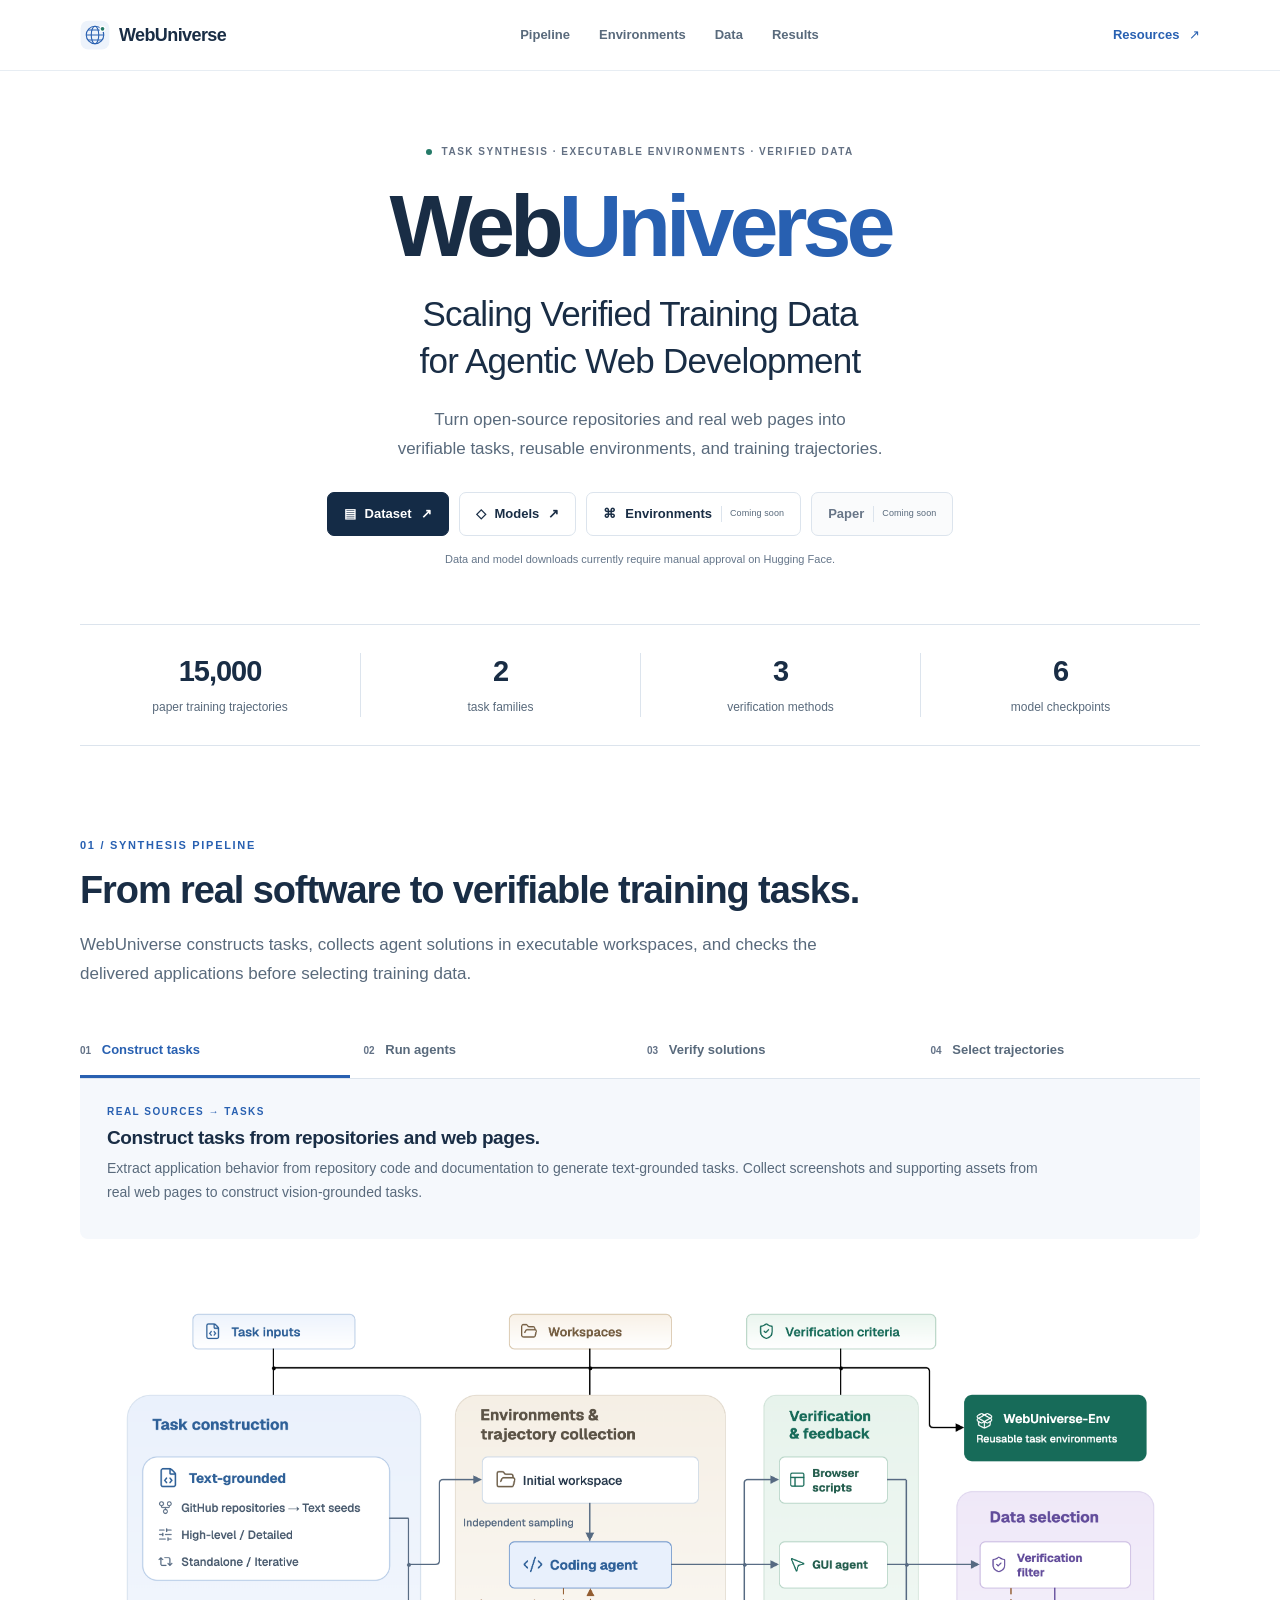
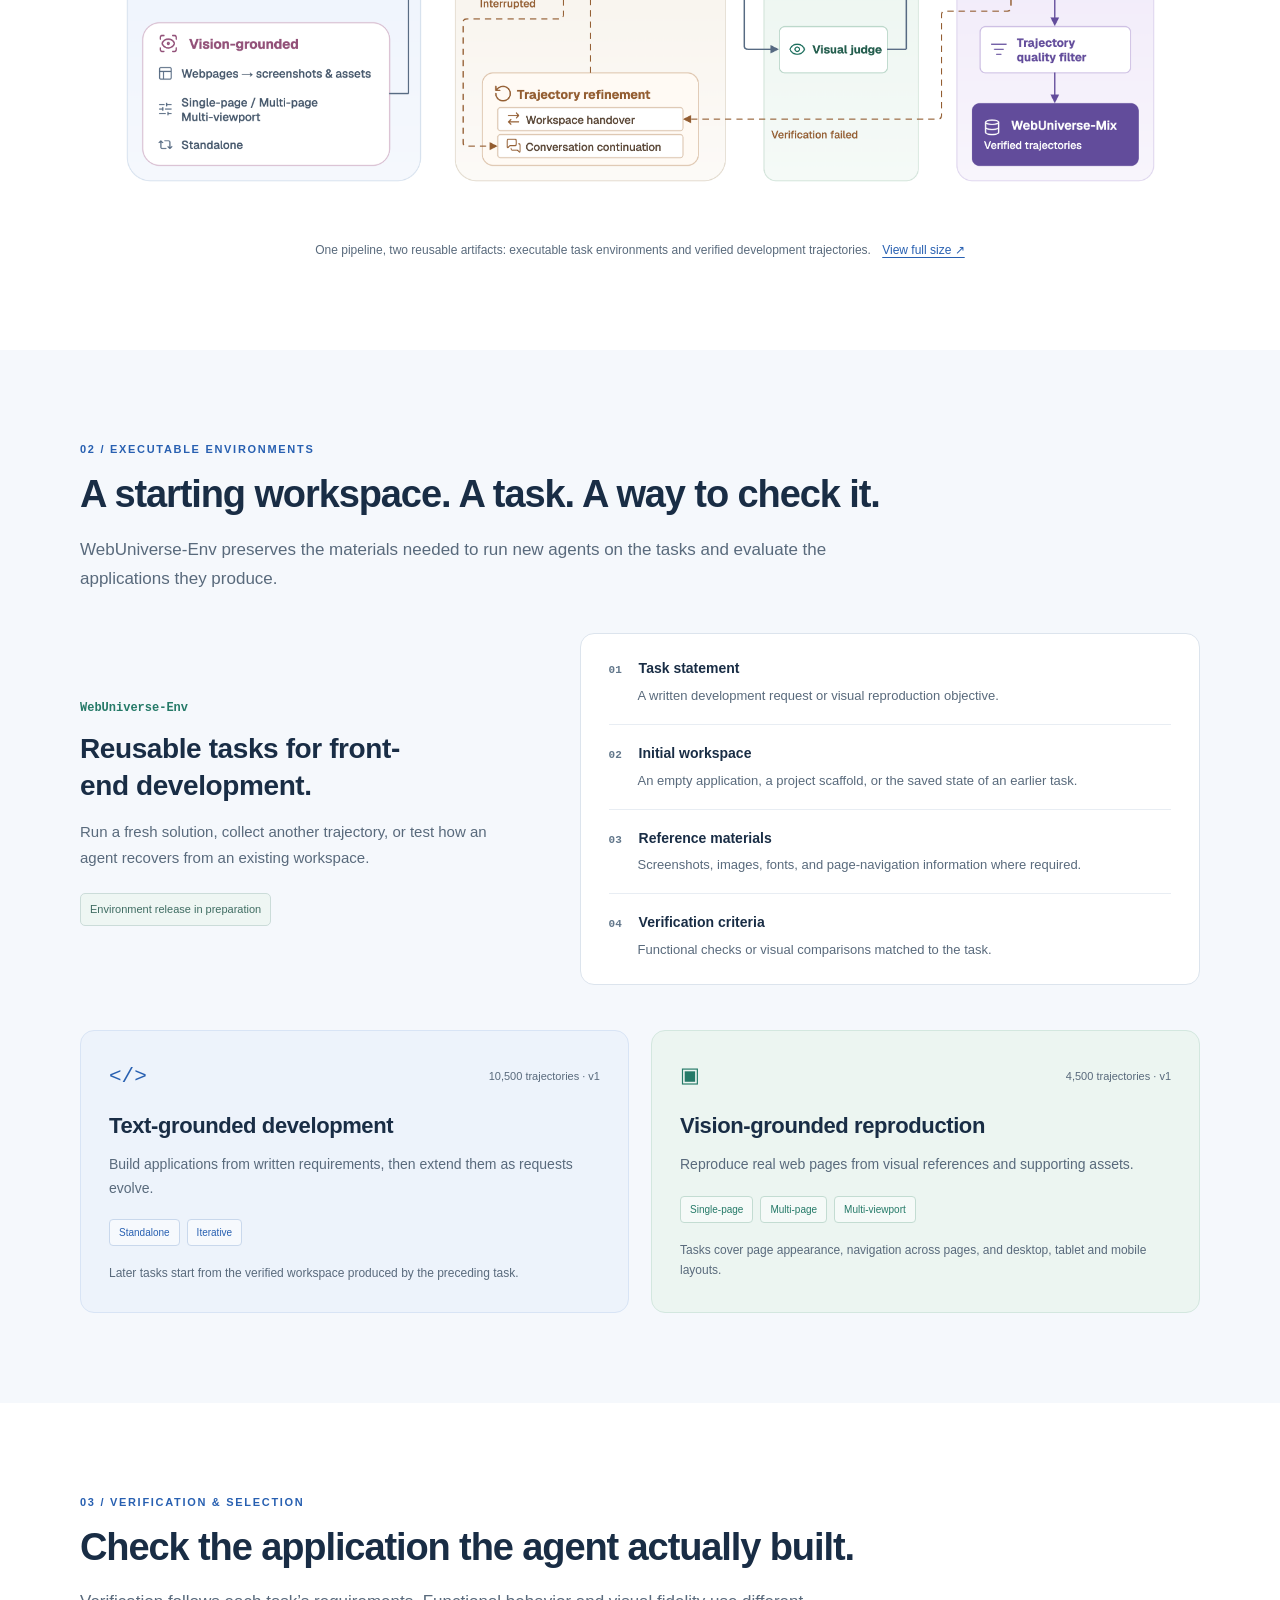
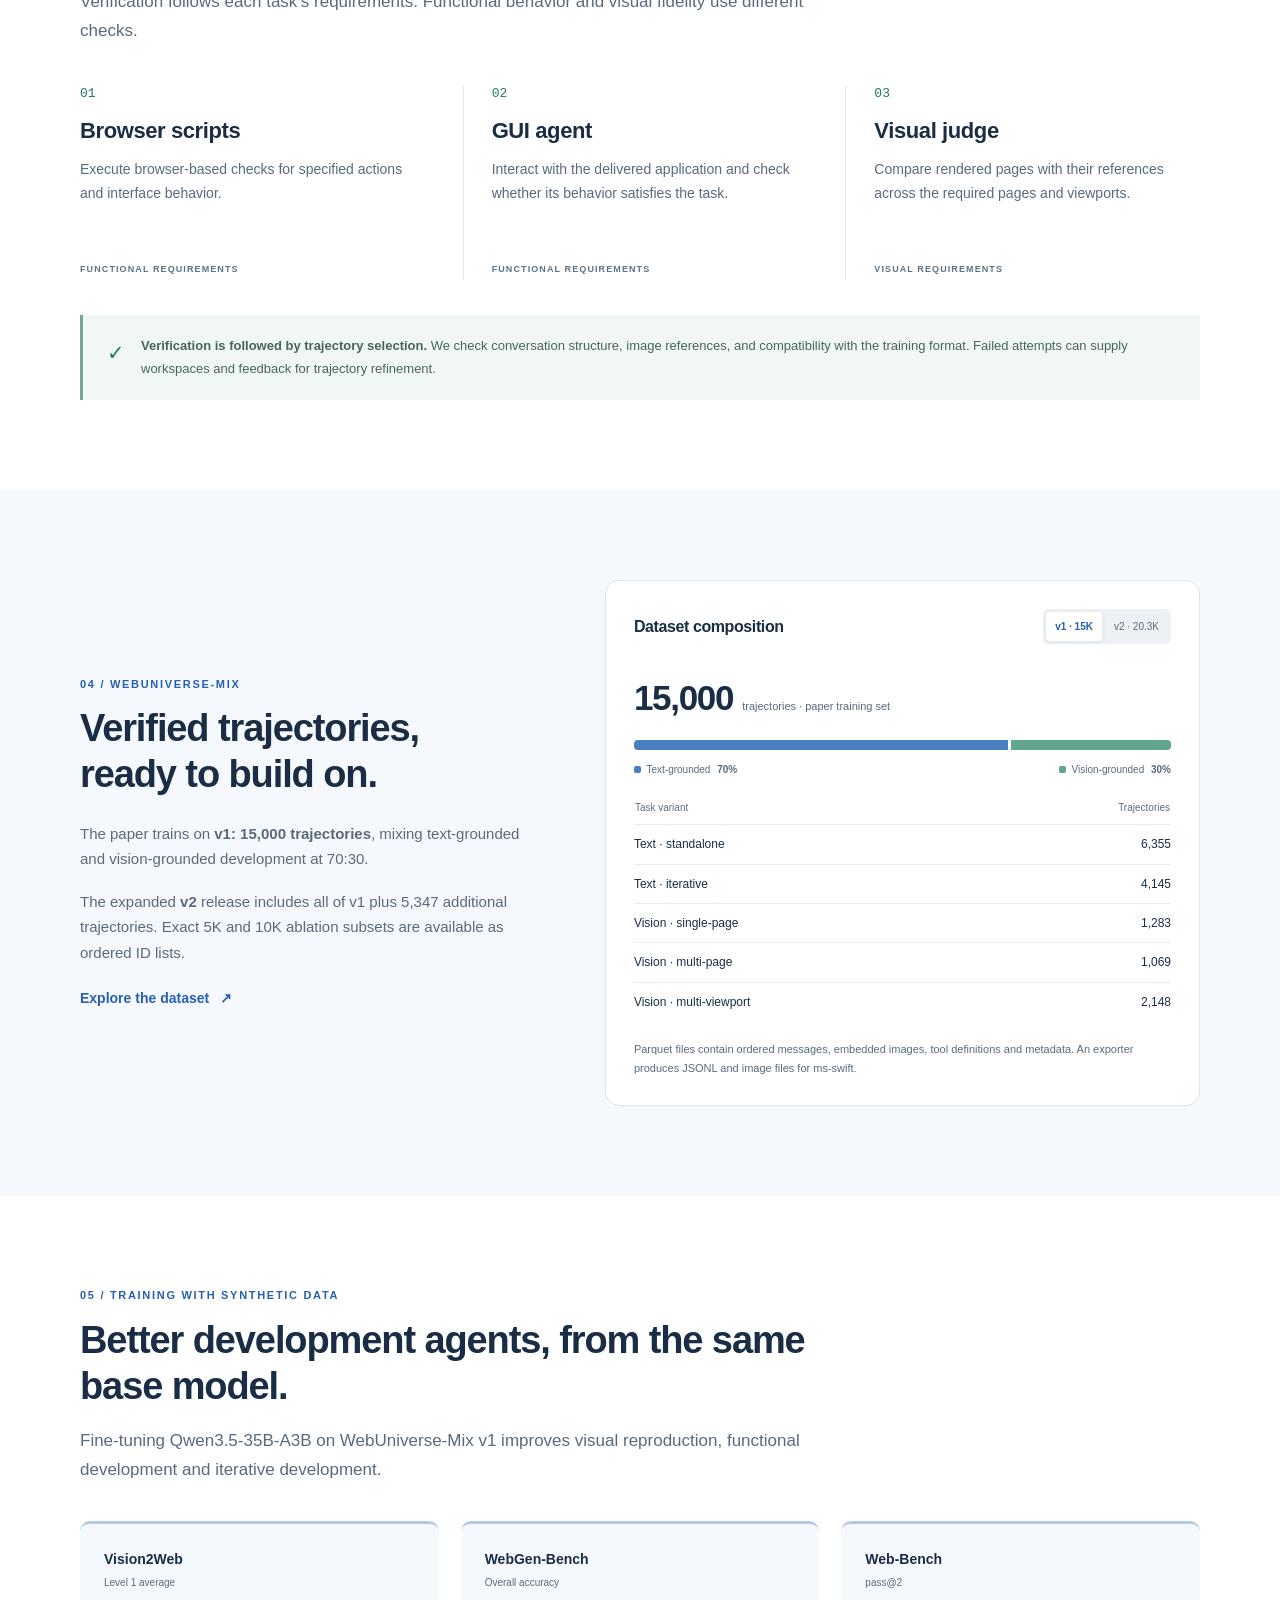
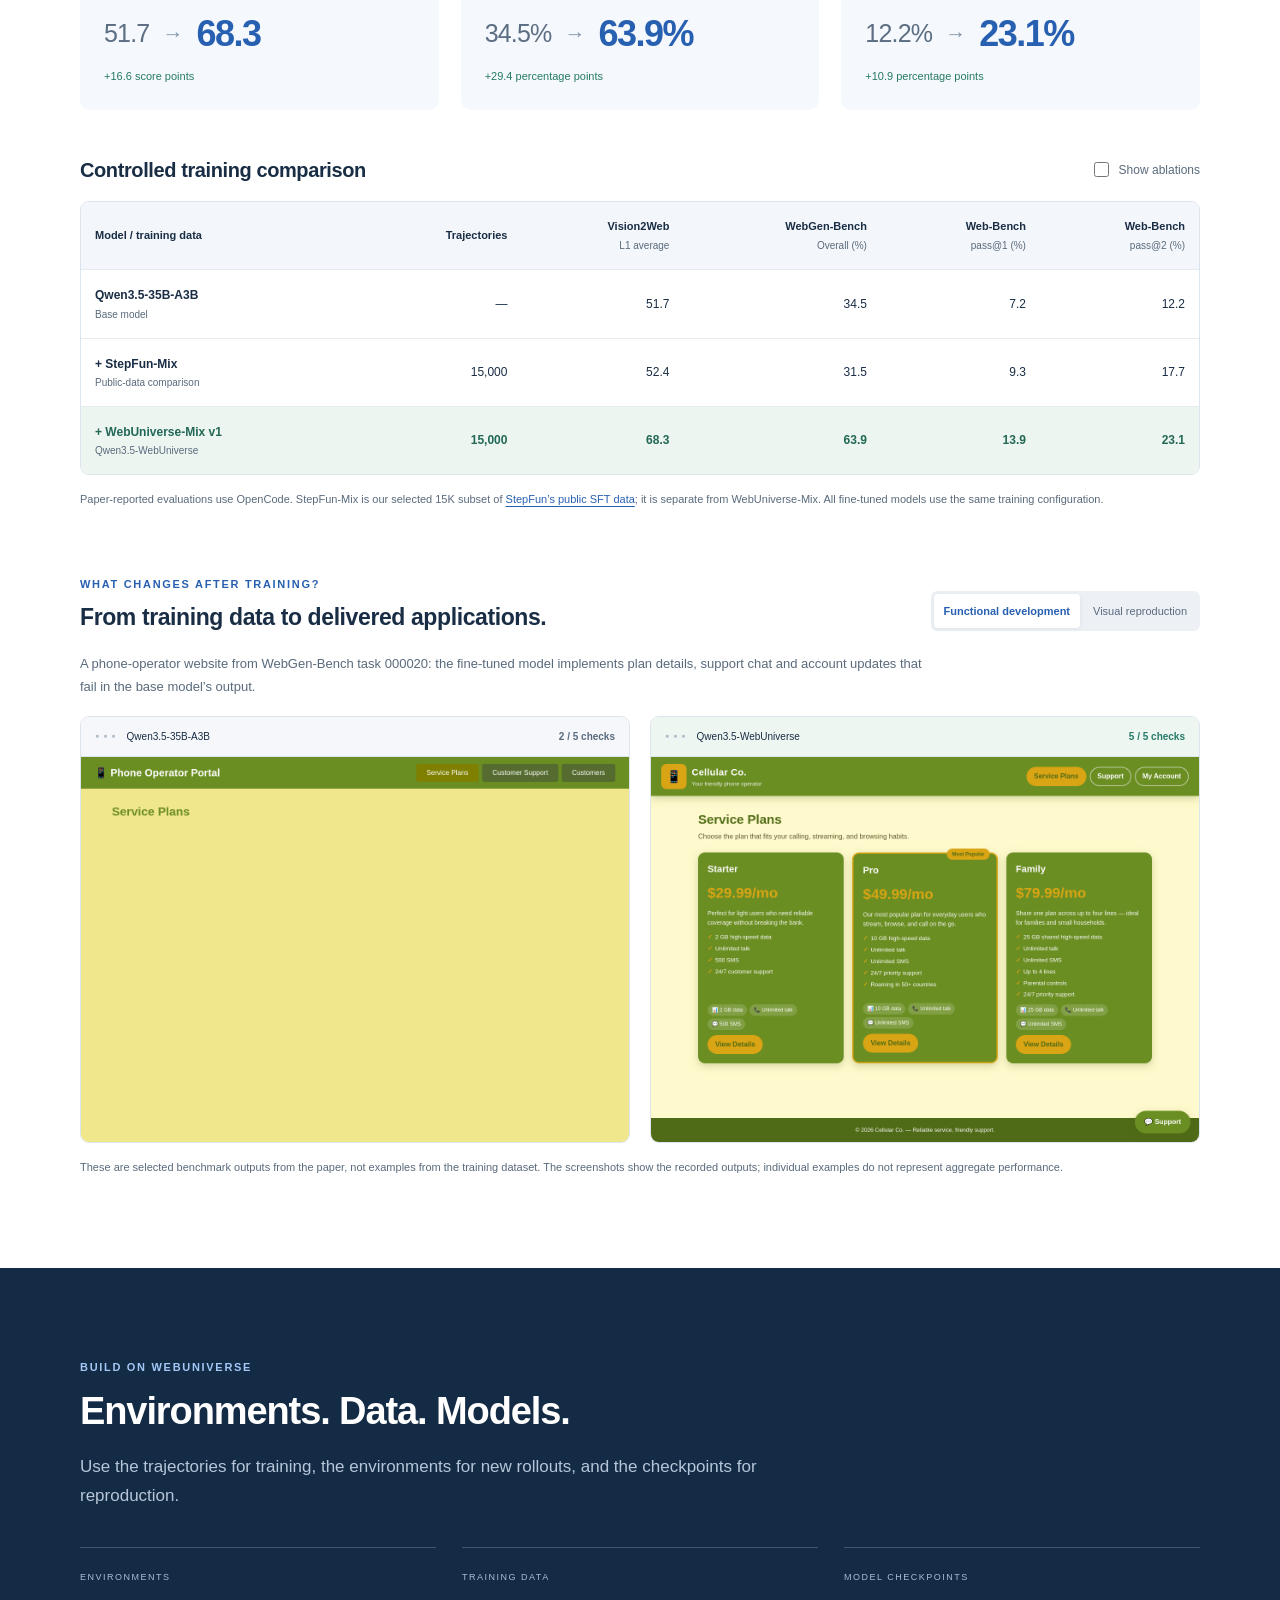
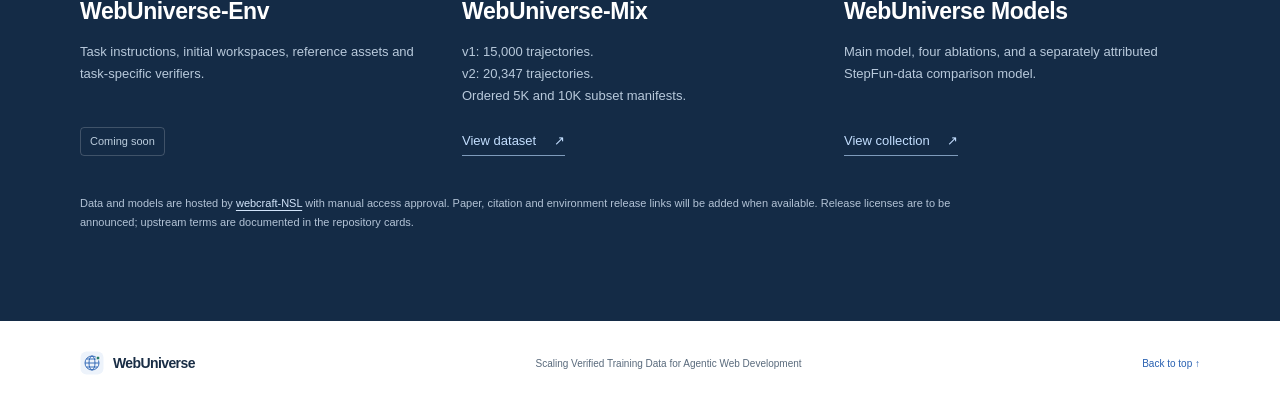
==== index.html @ 17b85273 "Build WebUniverse synthesis and environment project website" ====
<!doctype html>
<html lang="en">
<head>
  <meta charset="utf-8">
  <meta name="viewport" content="width=device-width, initial-scale=1">
  <meta name="description" content="WebUniverse constructs verifiable front-end development tasks, reusable environments, and verified training trajectories from repositories and real web pages.">
  <meta name="theme-color" content="#f8fafc">
  <meta property="og:title" content="WebUniverse — Scaling Verified Training Data for Agentic Web Development">
  <meta property="og:description" content="From repositories and real web pages to executable environments, verified trajectories, and stronger front-end agents.">
  <meta property="og:type" content="website">
  <title>WebUniverse | Verified Training Data for Agentic Web Development</title>
  <link rel="icon" href="assets/mark.svg" type="image/svg+xml">
  <link rel="stylesheet" href="styles.css">
  <script src="site.js" defer></script>
</head>
<body>
  <a class="skip-link" href="#main">Skip to content</a>
  <header class="site-header">
    <nav class="nav container" aria-label="Main navigation">
      <a class="wordmark" href="#top"><img src="assets/mark.svg" width="30" height="30" alt="">WebUniverse</a>
      <div class="nav-links"><a href="#pipeline">Pipeline</a><a href="#environments">Environments</a><a href="#data">Data</a><a href="#results">Results</a></div>
      <a class="nav-resource" href="#resources">Resources <span aria-hidden="true">↗</span></a>
    </nav>
  </header>

  <main id="main">
    <section class="hero container" id="top" aria-labelledby="project-title">
      <p class="eyebrow"><span class="small-dot"></span> TASK SYNTHESIS · EXECUTABLE ENVIRONMENTS · VERIFIED DATA</p>
      <h1 id="project-title">Web<span>Universe</span></h1>
      <p class="paper-title">Scaling Verified Training Data<br class="desktop-break"> for Agentic Web Development</p>
      <p class="hero-summary">Turn open-source repositories and real web pages into<br class="desktop-break"> verifiable tasks, reusable environments, and training trajectories.</p>
      <div class="resource-buttons" aria-label="Project resources">
        <a class="button primary" href="https://huggingface.co/datasets/webcraft-NSL/WebUniverse-Mix"><span aria-hidden="true">▤</span> Dataset <span aria-hidden="true">↗</span></a>
        <a class="button" href="https://huggingface.co/collections/webcraft-NSL/webuniverse-models-6ad1bc77c51f1a47f876f073"><span aria-hidden="true">◇</span> Models <span aria-hidden="true">↗</span></a>
        <a class="button" href="#environments"><span aria-hidden="true">⌘</span> Environments <span class="soon">Coming soon</span></a>
        <span class="button unavailable" aria-disabled="true">Paper <span class="soon">Coming soon</span></span>
      </div>
      <p class="access-note">Data and model downloads currently require manual approval on Hugging Face.</p>
      <dl class="headline-stats">
        <div><dt>15,000</dt><dd>paper training trajectories</dd></div>
        <div><dt>2</dt><dd>task families</dd></div>
        <div><dt>3</dt><dd>verification methods</dd></div>
        <div><dt>6</dt><dd>model checkpoints</dd></div>
      </dl>
    </section>

    <section class="section container" id="pipeline" aria-labelledby="pipeline-title">
      <div class="section-heading"><p class="eyebrow">01 / SYNTHESIS PIPELINE</p><h2 id="pipeline-title">From real software to verifiable training tasks.</h2><p>WebUniverse constructs tasks, collects agent solutions in executable workspaces, and checks the delivered applications before selecting training data.</p></div>
      <div class="stage-tabs" role="tablist" aria-label="Synthesis stages" hidden>
        <button type="button" id="stage-0" role="tab" aria-selected="true" aria-controls="stage-panel" data-stage="0"><span>01</span> Construct tasks</button>
        <button type="button" id="stage-1" role="tab" aria-selected="false" aria-controls="stage-panel" tabindex="-1" data-stage="1"><span>02</span> Run agents</button>
        <button type="button" id="stage-2" role="tab" aria-selected="false" aria-controls="stage-panel" tabindex="-1" data-stage="2"><span>03</span> Verify solutions</button>
        <button type="button" id="stage-3" role="tab" aria-selected="false" aria-controls="stage-panel" tabindex="-1" data-stage="3"><span>04</span> Select trajectories</button>
      </div>
      <div class="stage-panel" id="stage-panel" role="tabpanel" aria-labelledby="stage-0" tabindex="0" hidden>
        <p class="stage-kicker">REAL SOURCES → TASKS</p><h3>Construct tasks from repositories and web pages.</h3><p class="stage-description">Extract application behavior from repository code and documentation to generate text-grounded tasks. Collect screenshots and supporting assets from real web pages to construct vision-grounded tasks.</p>
      </div>
      <figure class="pipeline-figure">
        <a href="assets/pipeline.png" target="_blank" rel="noopener" aria-label="Open the WebUniverse synthesis pipeline at full size"><img src="assets/pipeline.png" width="3483" height="1746" alt="WebUniverse pipeline: text and visual task construction feeds workspace-based agent collection, then browser scripts, a GUI agent or a visual judge verifies solutions. Selected trajectories form WebUniverse-Mix, while task inputs, workspaces and verification criteria form WebUniverse-Env."></a>
        <figcaption>One pipeline, two reusable artifacts: executable task environments and verified development trajectories. <a href="assets/pipeline.png" target="_blank" rel="noopener">View full size ↗</a></figcaption>
      </figure>
    </section>

    <section class="section tinted" id="environments" aria-labelledby="environment-title">
      <div class="container">
        <div class="section-heading"><p class="eyebrow">02 / EXECUTABLE ENVIRONMENTS</p><h2 id="environment-title">A starting workspace. A task. A way to check it.</h2><p>WebUniverse-Env preserves the materials needed to run new agents on the tasks and evaluate the applications they produce.</p></div>
        <div class="environment-anatomy">
          <div class="anatomy-intro"><span class="artifact-tag">WebUniverse-Env</span><h3>Reusable tasks for front-end development.</h3><p>Run a fresh solution, collect another trajectory, or test how an agent recovers from an existing workspace.</p><span class="status">Environment release in preparation</span></div>
          <dl class="anatomy-list">
            <div><dt><span>01</span> Task statement</dt><dd>A written development request or visual reproduction objective.</dd></div>
            <div><dt><span>02</span> Initial workspace</dt><dd>An empty application, a project scaffold, or the saved state of an earlier task.</dd></div>
            <div><dt><span>03</span> Reference materials</dt><dd>Screenshots, images, fonts, and page-navigation information where required.</dd></div>
            <div><dt><span>04</span> Verification criteria</dt><dd>Functional checks or visual comparisons matched to the task.</dd></div>
          </dl>
        </div>
        <div class="family-grid">
          <article class="family text-family"><div class="family-top"><span class="family-icon" aria-hidden="true">&lt;/&gt;</span><span class="family-count">10,500 trajectories · v1</span></div><h3>Text-grounded development</h3><p>Build applications from written requirements, then extend them as requests evolve.</p><div class="variant-list"><span>Standalone</span><span>Iterative</span></div><p class="family-detail">Later tasks start from the verified workspace produced by the preceding task.</p></article>
          <article class="family vision-family"><div class="family-top"><span class="family-icon" aria-hidden="true">▣</span><span class="family-count">4,500 trajectories · v1</span></div><h3>Vision-grounded reproduction</h3><p>Reproduce real web pages from visual references and supporting assets.</p><div class="variant-list"><span>Single-page</span><span>Multi-page</span><span>Multi-viewport</span></div><p class="family-detail">Tasks cover page appearance, navigation across pages, and desktop, tablet and mobile layouts.</p></article>
        </div>
      </div>
    </section>

    <section class="section container" id="verification" aria-labelledby="verification-title">
      <div class="section-heading"><p class="eyebrow">03 / VERIFICATION & SELECTION</p><h2 id="verification-title">Check the application the agent actually built.</h2><p>Verification follows each task’s requirements. Functional behavior and visual fidelity use different checks.</p></div>
      <div class="verification-grid">
        <article><div class="method-number">01</div><h3>Browser scripts</h3><p>Execute browser-based checks for specified actions and interface behavior.</p><span class="method-label">FUNCTIONAL REQUIREMENTS</span></article>
        <article><div class="method-number">02</div><h3>GUI agent</h3><p>Interact with the delivered application and check whether its behavior satisfies the task.</p><span class="method-label">FUNCTIONAL REQUIREMENTS</span></article>
        <article><div class="method-number">03</div><h3>Visual judge</h3><p>Compare rendered pages with their references across the required pages and viewports.</p><span class="method-label">VISUAL REQUIREMENTS</span></article>
      </div>
      <div class="selection-note"><span class="check-mark" aria-hidden="true">✓</span><p><strong>Verification is followed by trajectory selection.</strong> We check conversation structure, image references, and compatibility with the training format. Failed attempts can supply workspaces and feedback for trajectory refinement.</p></div>
    </section>

    <section class="section tinted" id="data" aria-labelledby="data-title">
      <div class="container data-layout">
        <div class="data-intro"><p class="eyebrow">04 / WEBUNIVERSE-MIX</p><h2 id="data-title">Verified trajectories,<br>ready to build on.</h2><p>The paper trains on <strong>v1: 15,000 trajectories</strong>, mixing text-grounded and vision-grounded development at 70:30.</p><p>The expanded <strong>v2</strong> release includes all of v1 plus 5,347 additional trajectories. Exact 5K and 10K ablation subsets are available as ordered ID lists.</p><a class="text-link" href="https://huggingface.co/datasets/webcraft-NSL/WebUniverse-Mix">Explore the dataset <span aria-hidden="true">↗</span></a></div>
        <div class="composition">
          <div class="composition-header"><h3>Dataset composition</h3><div class="version-controls" role="group" aria-label="Dataset version" hidden><button type="button" aria-pressed="true" data-version="v1">v1 · 15K</button><button type="button" aria-pressed="false" data-version="v2">v2 · 20.3K</button></div></div>
          <p class="composition-total"><strong id="trajectory-total">15,000</strong> <span id="version-description">trajectories · paper training set</span></p>
          <div class="composition-bar" aria-hidden="true"><span id="text-share" style="width:70%"></span><span id="vision-share" style="width:30%"></span></div>
          <div class="bar-legend"><span><i class="legend-dot blue"></i> Text-grounded <strong id="text-percent">70%</strong></span><span><i class="legend-dot green"></i> Vision-grounded <strong id="vision-percent">30%</strong></span></div>
          <table class="composition-table"><caption class="sr-only">Trajectory counts by task variant for the selected release</caption><thead><tr><th scope="col">Task variant</th><th scope="col">Trajectories</th></tr></thead><tbody><tr><th scope="row">Text · standalone</th><td data-count="0">6,355</td></tr><tr><th scope="row">Text · iterative</th><td data-count="1">4,145</td></tr><tr><th scope="row">Vision · single-page</th><td data-count="2">1,283</td></tr><tr><th scope="row">Vision · multi-page</th><td data-count="3">1,069</td></tr><tr><th scope="row">Vision · multi-viewport</th><td data-count="4">2,148</td></tr></tbody></table>
          <p class="small-copy">Parquet files contain ordered messages, embedded images, tool definitions and metadata. An exporter produces JSONL and image files for ms-swift.</p>
          <p class="sr-only" id="version-announcement" aria-live="polite"></p>
        </div>
      </div>
    </section>

    <section class="section container" id="results" aria-labelledby="results-title">
      <div class="section-heading"><p class="eyebrow">05 / TRAINING WITH SYNTHETIC DATA</p><h2 id="results-title">Better development agents, from the same base model.</h2><p>Fine-tuning Qwen3.5-35B-A3B on WebUniverse-Mix v1 improves visual reproduction, functional development and iterative development.</p></div>
      <div class="result-highlights">
        <article><p>Vision2Web <span>Level 1 average</span></p><div class="metric-change"><span>51.7</span><i aria-hidden="true">→</i><strong>68.3</strong></div><p class="gain">+16.6 score points</p></article>
        <article><p>WebGen-Bench <span>Overall accuracy</span></p><div class="metric-change"><span>34.5%</span><i aria-hidden="true">→</i><strong>63.9%</strong></div><p class="gain">+29.4 percentage points</p></article>
        <article><p>Web-Bench <span>pass@2</span></p><div class="metric-change"><span>12.2%</span><i aria-hidden="true">→</i><strong>23.1%</strong></div><p class="gain">+10.9 percentage points</p></article>
      </div>
      <div class="results-toolbar"><h3>Controlled training comparison</h3><label class="ablation-control" hidden><input type="checkbox" id="show-ablations"> Show ablations</label></div>
      <div class="table-scroll" role="region" aria-label="Model evaluation results" tabindex="0"><table class="results-table"><caption class="sr-only">Models share the Qwen3.5-35B-A3B starting checkpoint. Higher scores are better.</caption><thead><tr><th scope="col">Model / training data</th><th scope="col">Trajectories</th><th scope="col">Vision2Web<br><small>L1 average</small></th><th scope="col">WebGen-Bench<br><small>Overall (%)</small></th><th scope="col">Web-Bench<br><small>pass@1 (%)</small></th><th scope="col">Web-Bench<br><small>pass@2 (%)</small></th></tr></thead><tbody>
        <tr><th scope="row">Qwen3.5-35B-A3B <span>Base model</span></th><td>—</td><td>51.7</td><td>34.5</td><td>7.2</td><td>12.2</td></tr>
        <tr><th scope="row">+ StepFun-Mix <span>Public-data comparison</span></th><td>15,000</td><td>52.4</td><td>31.5</td><td>9.3</td><td>17.7</td></tr>
        <tr class="ablation-row"><th scope="row">+ WebUniverse-Mix 5K</th><td>5,000</td><td>63.9</td><td>49.1</td><td>11.7</td><td>18.0</td></tr>
        <tr class="ablation-row"><th scope="row">+ WebUniverse-Mix 10K</th><td>10,000</td><td>66.2</td><td>58.2</td><td>13.2</td><td>22.1</td></tr>
        <tr class="ablation-row"><th scope="row">+ Text-grounded subset</th><td>10,500</td><td>54.1</td><td>56.1</td><td>13.5</td><td>18.1</td></tr>
        <tr class="ablation-row"><th scope="row">+ Vision-grounded subset</th><td>4,500</td><td>63.9</td><td>12.1</td><td>5.3</td><td>6.8</td></tr>
        <tr class="ours-row"><th scope="row">+ WebUniverse-Mix v1 <span>Qwen3.5-WebUniverse</span></th><td>15,000</td><td>68.3</td><td>63.9</td><td>13.9</td><td>23.1</td></tr>
      </tbody></table></div>
      <p class="table-note">Paper-reported evaluations use OpenCode. StepFun-Mix is our selected 15K subset of <a href="https://huggingface.co/datasets/stepfun-ai/Step-3.5-Flash-SFT">StepFun’s public SFT data</a>; it is separate from WebUniverse-Mix. All fine-tuned models use the same training configuration.</p>

      <div class="examples-heading"><div><p class="eyebrow">WHAT CHANGES AFTER TRAINING?</p><h3>From training data to delivered applications.</h3></div><div class="example-controls" role="group" aria-label="Benchmark example" hidden><button type="button" data-example="functional" aria-pressed="true">Functional development</button><button type="button" data-example="visual" aria-pressed="false">Visual reproduction</button></div></div>
      <div id="functional-example" class="example-panel"><p class="example-description">A phone-operator website from WebGen-Bench task 000020: the fine-tuned model implements plan details, support chat and account updates that fail in the base model’s output.</p><div class="comparison-grid"><figure><div class="browser-label"><span class="browser-dots" aria-hidden="true">● ● ●</span> Qwen3.5-35B-A3B <strong>2 / 5 checks</strong></div><a href="assets/webgen-base.png" target="_blank" rel="noopener"><img src="assets/webgen-base.png" width="1280" height="900" loading="lazy" alt="Base model phone-operator website: the Service Plans section has no plan cards."></a></figure><figure><div class="browser-label ours-label"><span class="browser-dots" aria-hidden="true">● ● ●</span> Qwen3.5-WebUniverse <strong>5 / 5 checks</strong></div><a href="assets/webgen-ours.png" target="_blank" rel="noopener"><img src="assets/webgen-ours.png" width="1280" height="900" loading="lazy" alt="WebUniverse model phone-operator website with Starter, Pro and Family plan cards."></a></figure></div></div>
      <div id="visual-example" class="example-panel"><p class="example-description">Vision2Web’s tefcu task: corresponding lower-page sections show closer reproduction of the reference layout and assets after training.</p><figure class="qualitative-figure"><a href="assets/qualitative-cases.png" target="_blank" rel="noopener"><img src="assets/qualitative-cases.png" width="1394" height="984" loading="lazy" alt="Paper qualitative figure: reference, base and WebUniverse visual outputs for tefcu, followed by phone-operator outputs and their recorded functional checks."></a></figure></div>
      <p class="table-note">These are selected benchmark outputs from the paper, not examples from the training dataset. The screenshots show the recorded outputs; individual examples do not represent aggregate performance.</p>
    </section>

    <section class="section resource-section" id="resources" aria-labelledby="resources-title"><div class="container">
      <div class="section-heading"><p class="eyebrow">BUILD ON WEBUNIVERSE</p><h2 id="resources-title">Environments. Data. Models.</h2><p>Use the trajectories for training, the environments for new rollouts, and the checkpoints for reproduction.</p></div>
      <div class="download-grid">
        <article><span class="resource-type">ENVIRONMENTS</span><h3>WebUniverse-Env</h3><p>Task instructions, initial workspaces, reference assets and task-specific verifiers.</p><span class="resource-state">Coming soon</span></article>
        <article><span class="resource-type">TRAINING DATA</span><h3>WebUniverse-Mix</h3><p>v1: 15,000 trajectories.<br>v2: 20,347 trajectories.<br>Ordered 5K and 10K subset manifests.</p><a href="https://huggingface.co/datasets/webcraft-NSL/WebUniverse-Mix">View dataset <span aria-hidden="true">↗</span></a></article>
        <article><span class="resource-type">MODEL CHECKPOINTS</span><h3>WebUniverse Models</h3><p>Main model, four ablations, and a separately attributed StepFun-data comparison model.</p><a href="https://huggingface.co/collections/webcraft-NSL/webuniverse-models-6ad1bc77c51f1a47f876f073">View collection <span aria-hidden="true">↗</span></a></article>
      </div>
      <p class="release-note">Data and models are hosted by <a href="https://huggingface.co/webcraft-NSL">webcraft-NSL</a> with manual access approval. Paper, citation and environment release links will be added when available. Release licenses are to be announced; upstream terms are documented in the repository cards.</p>
    </div></section>
  </main>
  <footer class="container footer"><a class="wordmark" href="#top"><img src="assets/mark.svg" width="24" height="24" alt="">WebUniverse</a><p>Scaling Verified Training Data for Agentic Web Development</p><a href="#top">Back to top ↑</a></footer>
</body>
</html>
---- styles.css ----
:root{--ink:#192d45;--muted:#596a7c;--blue:#2860b1;--green:#257a68;--line:#dce4ed;--soft:#f5f8fc;--navy:#142b46;--radius:14px}
*{box-sizing:border-box}html{scroll-behavior:smooth;scroll-padding-top:90px}body{margin:0;color:var(--ink);background:white;font-family:Inter,"Segoe UI",Arial,sans-serif;font-size:16px;line-height:1.7;-webkit-font-smoothing:antialiased}a{color:var(--blue);text-decoration:none}a:hover{text-decoration:underline}button,input{font:inherit}button{cursor:pointer}button:focus-visible,a:focus-visible,input:focus-visible,[tabindex]:focus-visible{outline:3px solid #e39536;outline-offset:4px}img{max-width:100%;height:auto;display:block}h1,h2,h3,p,figure,dl{margin:0}h1,h2,h3{line-height:1.2}h2{font-size:clamp(28px,3vw,38px);letter-spacing:-1.1px;font-weight:650}h3{font-size:22px;letter-spacing:-.4px}strong{font-weight:650}[hidden]{display:none!important}.container{width:min(1120px,calc(100% - 64px));margin-inline:auto}.section{padding-block:90px;scroll-margin-top:18px}.tinted{background:var(--soft)}.eyebrow{font-size:11px;font-weight:700;letter-spacing:1.7px;color:var(--blue);line-height:1.7}.section-heading{max-width:800px;margin-bottom:36px}.section-heading h2{margin:13px 0 18px}.section-heading>p:last-child{color:var(--muted);font-size:17px;max-width:760px}.sr-only{position:absolute;width:1px;height:1px;padding:0;margin:-1px;overflow:hidden;clip:rect(0,0,0,0);white-space:nowrap;border:0}.skip-link{position:fixed;top:-80px;left:20px;z-index:100;padding:10px 20px;background:white}.skip-link:focus{top:10px}
.site-header{position:sticky;top:0;background:#ffffffed;border-bottom:1px solid #e7edf3;z-index:20;backdrop-filter:blur(12px)}.nav{height:70px;display:flex;align-items:center;justify-content:space-between;gap:20px}.wordmark{display:flex;align-items:center;gap:9px;font-size:18px;font-weight:700;letter-spacing:-.6px;color:var(--ink);white-space:nowrap}.wordmark:hover{text-decoration:none}.nav-links{display:flex;gap:29px}.nav-links a,.nav-resource{font-size:13px;font-weight:550;color:var(--muted)}.nav-resource{color:var(--blue)}.nav-resource span{padding-left:6px}
.hero{text-align:center;padding-top:72px;padding-bottom:0}.hero .eyebrow{color:#637083;font-size:10px;letter-spacing:1.5px}.small-dot{display:inline-block;width:6px;height:6px;border-radius:100%;background:var(--green);margin-right:5px;vertical-align:middle}.hero h1{font-size:clamp(50px,7.4vw,88px);letter-spacing:-5px;margin:18px 0 15px;font-weight:750;line-height:1.1}.hero h1 span{color:var(--blue)}.paper-title{font-size:clamp(23px,3vw,35px);font-weight:450;line-height:1.35;letter-spacing:-.8px}.hero-summary{margin-top:22px;color:var(--muted);font-size:17px;line-height:1.7}.resource-buttons{display:flex;gap:10px;justify-content:center;flex-wrap:wrap;margin-top:28px}.button{display:inline-flex;justify-content:center;align-items:center;gap:9px;border:1px solid var(--line);border-radius:7px;padding:10px 16px;color:var(--ink);font-size:13px;font-weight:600;min-height:44px;background:white}.button:hover{background:var(--soft);text-decoration:none;border-color:#a8bbd2}.button.primary{background:var(--navy);border-color:var(--navy);color:white}.button.primary:hover{background:var(--blue)}.soon{font-size:9px;letter-spacing:.1px;color:var(--muted);font-weight:400;border-left:1px solid var(--line);padding-left:8px}.unavailable{color:#677587;background:#fafbfc}.access-note{font-size:11px;color:#65768a;margin-top:14px}.headline-stats{display:grid;grid-template-columns:repeat(4,1fr);margin-top:55px;padding:28px 0;border-top:1px solid var(--line);border-bottom:1px solid var(--line)}.headline-stats div+div{border-left:1px solid var(--line)}.headline-stats dt{font-size:29px;line-height:1.3;font-weight:650;letter-spacing:-1px}.headline-stats dd{margin:6px 0 0;color:var(--muted);font-size:12px}
.stage-tabs{display:grid;grid-template-columns:repeat(4,1fr);border-bottom:1px solid var(--line);gap:14px}.stage-tabs button{background:none;border:0;border-bottom:3px solid transparent;color:var(--muted);padding:15px 0;text-align:left;font-size:13px;font-weight:600;line-height:1.5}.stage-tabs button span{display:inline-block;font-size:10px;color:#637287;margin-right:7px}.stage-tabs button[aria-selected=true]{border-color:var(--blue);color:var(--blue)}.stage-panel{padding:24px 27px;background:var(--soft);border-radius:0 0 8px 8px;min-height:160px}.stage-kicker{color:var(--blue);font-size:10px;letter-spacing:1.5px;font-weight:650}.stage-panel h3{font-size:19px;margin:7px 0 8px}.stage-description{color:var(--muted);max-width:950px;font-size:14px}.pipeline-figure{margin-top:28px}.pipeline-figure img{width:100%}.pipeline-figure figcaption{font-size:12px;color:var(--muted);text-align:center;margin-top:12px}.pipeline-figure figcaption a{white-space:nowrap;margin-left:8px}
.environment-anatomy{display:grid;grid-template-columns:.9fr 1.3fr;gap:70px;align-items:center;margin:40px 0 45px}.artifact-tag{font-family:ui-monospace,SFMono-Regular,Consolas,monospace;font-size:12px;color:var(--green);font-weight:600}.anatomy-intro h3{font-size:28px;margin:12px 0 15px;max-width:350px;line-height:1.3}.anatomy-intro>p{font-size:15px;color:var(--muted);margin-bottom:23px}.status{font-size:11px;border:1px solid #cbdcd9;color:#3f6c62;background:#eef6f3;padding:6px 9px;border-radius:5px;display:inline-block}.anatomy-list{background:white;border:1px solid var(--line);border-radius:var(--radius);padding:6px 28px}.anatomy-list>div{padding:17px 0}.anatomy-list>div+div{border-top:1px solid #e8edf3}.anatomy-list dt{font-size:14px;font-weight:650}.anatomy-list dt span{font-family:ui-monospace,monospace;color:#62778b;font-size:11px;margin-right:13px}.anatomy-list dd{margin:5px 0 0 29px;color:var(--muted);font-size:13px;line-height:1.6}.family-grid{display:grid;grid-template-columns:1fr 1fr;gap:22px}.family{background:#edf3fb;border:1px solid #d8e4f5;padding:28px;border-radius:var(--radius)}.vision-family{background:#ecf5f1;border-color:#d3e7df}.family-top{display:flex;justify-content:space-between;gap:8px;align-items:center;margin-bottom:19px}.family-icon{font-size:21px;font-family:ui-monospace,monospace;color:var(--blue)}.vision-family .family-icon{color:var(--green)}.family-count{font-size:11px;color:var(--muted)}.family h3{font-size:22px}.family>p{font-size:14px;color:var(--muted);margin-top:13px}.variant-list{display:flex;gap:7px;flex-wrap:wrap;margin-top:19px}.variant-list span{font-size:10px;padding:4px 9px;border:1px solid #c9d8ec;border-radius:4px;color:var(--blue);background:#ffffff77}.vision-family .variant-list span{color:var(--green);border-color:#c3dcd2}.family p.family-detail{font-size:12px;margin-top:17px}
.verification-grid{display:grid;grid-template-columns:repeat(3,1fr);gap:28px;margin-top:40px}.verification-grid article{padding-right:26px}.verification-grid article+article{border-left:1px solid var(--line);padding-left:28px}.method-number{font:13px ui-monospace,monospace;color:var(--green);margin-bottom:17px}.verification-grid h3{font-size:22px;margin-bottom:14px}.verification-grid p{font-size:14px;color:var(--muted);min-height:95px}.method-label{font-size:9px;letter-spacing:1.1px;color:#5d7283;font-weight:650}.selection-note{display:flex;gap:16px;background:#f1f7f4;border-left:3px solid #75a798;margin-top:35px;padding:20px 24px}.selection-note p{font-size:13px;color:#466659}.check-mark{font-size:21px;color:var(--green)}
.data-layout{display:grid;grid-template-columns:.85fr 1.15fr;gap:85px;align-items:center}.data-intro h2{margin:13px 0 23px}.data-intro>p:not(.eyebrow){font-size:15px;color:var(--muted);margin-bottom:17px}.text-link{display:inline-block;font-weight:600;font-size:14px;margin-top:5px}.text-link span{margin-left:7px}.composition{padding:28px;background:white;border:1px solid var(--line);border-radius:var(--radius)}.composition-header{display:flex;justify-content:space-between;align-items:center;gap:12px}.composition-header h3{font-size:16px}.version-controls,.example-controls{display:inline-flex;gap:3px;background:#edf1f6;border-radius:6px;padding:3px}.version-controls button,.example-controls button{border:0;background:none;border-radius:4px;padding:6px 9px;color:var(--muted);font-size:10px;white-space:nowrap}.version-controls button[aria-pressed=true],.example-controls button[aria-pressed=true]{background:white;color:var(--blue);box-shadow:0 1px 4px #18355014;font-weight:650}.composition-total{margin-top:24px;font-size:11px;color:var(--muted)}.composition-total strong{font-size:35px;color:var(--ink);letter-spacing:-1.3px;margin-right:6px}.composition-bar{display:flex;height:10px;border-radius:4px;overflow:hidden;margin-top:13px;gap:3px}.composition-bar span{transition:width .2s}#text-share{background:#477fc2}#vision-share{background:#62a68f}.bar-legend{display:flex;justify-content:space-between;gap:8px;margin:11px 0 20px;font-size:10px;color:var(--muted)}.legend-dot{width:7px;height:7px;display:inline-block;border-radius:2px;margin-right:3px}.blue{background:#477fc2}.green{background:#62a68f}.bar-legend strong{margin-left:4px}table{border-collapse:collapse;width:100%}.composition-table{font-size:12px}.composition-table th{text-align:left;font-weight:400}.composition-table td{text-align:right;font-variant-numeric:tabular-nums}.composition-table thead th{font-size:10px;color:#5e6e80;padding-bottom:8px}.composition-table thead th:last-child{text-align:right}.composition-table tbody tr{border-top:1px solid #e8edf3}.composition-table tbody th,.composition-table td{padding:9px 0}.small-copy{font-size:11px;color:var(--muted);margin-top:19px;line-height:1.7}
.result-highlights{display:grid;grid-template-columns:repeat(3,1fr);gap:22px;margin-top:36px;margin-bottom:48px}.result-highlights article{padding:24px;background:var(--soft);border-radius:10px;border-top:3px solid #b5c9e4}.result-highlights article>p:first-child{font-size:14px;font-weight:600}.result-highlights article>p:first-child span{display:block;color:var(--muted);font-size:10px;font-weight:400;margin-top:2px}.metric-change{display:flex;gap:13px;align-items:center;margin:12px 0 3px;white-space:nowrap}.metric-change>span{font-size:25px;letter-spacing:-.8px;color:#5c6e83}.metric-change i{font-size:21px;font-style:normal;color:#8094a9}.metric-change strong{font-size:36px;letter-spacing:-1.5px;color:var(--blue)}.gain{font-size:11px;color:var(--green)}.results-toolbar{display:flex;justify-content:space-between;gap:20px;align-items:center;margin-bottom:19px}.results-toolbar h3{font-size:20px}.ablation-control{font-size:12px;color:var(--muted);display:flex;align-items:center;gap:7px;white-space:nowrap}.ablation-control input{accent-color:var(--blue);width:15px;height:15px}.table-scroll{overflow-x:auto;border:1px solid var(--line);border-radius:9px}.results-table{font-size:12px;min-width:780px}.results-table thead{background:#f3f6fa}.results-table th,.results-table td{padding:15px 14px;text-align:right;white-space:nowrap}.results-table th:first-child{text-align:left}.results-table thead th{font-weight:600;font-size:11px;line-height:1.7}.results-table thead small{font-weight:400;color:var(--muted);font-size:10px}.results-table tbody th{font-weight:550}.results-table th span{display:block;font-size:10px;color:var(--muted);font-weight:400}.results-table tbody tr{border-top:1px solid #e5ebf1}.results-table td{font-variant-numeric:tabular-nums}.ours-row{background:#edf5f1}.ours-row td,.ours-row th{font-weight:700!important;color:#226854}.table-note{font-size:11px;color:var(--muted);margin-top:15px;line-height:1.8}.examples-heading{display:flex;justify-content:space-between;gap:20px;align-items:end;margin-top:65px}.examples-heading h3{font-size:23px;margin-top:10px;max-width:510px}.example-controls button{font-size:11px;padding:8px 10px}.example-description{font-size:13px;color:var(--muted);margin:22px 0 18px;max-width:850px}.comparison-grid{display:grid;grid-template-columns:1fr 1fr;gap:20px}.comparison-grid figure{border:1px solid var(--line);border-radius:9px;overflow:hidden;align-self:start}.browser-label{display:flex;align-items:center;gap:10px;padding:11px 14px;background:#f5f7fa;font-size:10px;border-bottom:1px solid var(--line)}.browser-label strong{margin-left:auto;color:var(--muted);font-size:10px;white-space:nowrap}.browser-dots{color:#afbdca;font-size:7px;letter-spacing:1px;white-space:nowrap}.ours-label{background:#eef6f1}.ours-label strong{color:var(--green)}.comparison-grid img{width:100%}.qualitative-figure{max-width:900px;margin:auto;border:1px solid var(--line);border-radius:9px;overflow:hidden}
.resource-section{background:var(--navy);color:white}.resource-section .eyebrow{color:#a3c7f5}.resource-section .section-heading>p:last-child{color:#b6c6d8}.download-grid{display:grid;grid-template-columns:repeat(3,1fr);gap:26px}.download-grid article{border-top:1px solid #ffffff33;padding-top:22px;display:flex;align-items:start;flex-direction:column}.resource-type{font-size:9px;letter-spacing:1.5px;color:#a8bed7}.download-grid h3{font-size:23px;margin:13px 0 15px}.download-grid p{font-size:13px;color:#b8c9db;flex:1;margin-bottom:23px}.download-grid a{font-size:13px;color:#c4dfff;border-bottom:1px solid #7e9bbb;padding-bottom:3px}.download-grid a span{margin-left:14px}.resource-state{font-size:11px;border:1px solid #ffffff30;border-radius:4px;color:#bccddd;padding:4px 9px}.release-note{font-size:11px;color:#b3c3d6;margin-top:38px;max-width:900px}.release-note a{color:#d2e4fa}.footer{display:flex;align-items:center;justify-content:space-between;gap:20px;padding-block:30px}.footer .wordmark{font-size:14px}.footer p{font-size:10px;color:var(--muted)}.footer>a:last-child{font-size:10px;white-space:nowrap}
@media(min-width:1600px){.hero{padding-top:88px}.section{padding-block:100px}}
@media(max-width:980px){.container{width:calc(100% - 48px)}.nav-links{gap:18px}.data-layout{gap:35px}.composition{padding:22px}.composition-header{align-items:start;flex-direction:column}.environment-anatomy{gap:35px}.metric-change{gap:8px}.metric-change strong{font-size:29px}.metric-change>span{font-size:21px}.result-highlights article{padding:19px}.examples-heading{align-items:start;flex-direction:column}.verification-grid{gap:18px}.verification-grid article{padding-right:10px}.verification-grid article+article{padding-left:18px}.footer p{max-width:250px;text-align:center}}
@media(max-width:700px){html{scroll-padding-top:80px}.container{width:calc(100% - 36px)}.section{padding-block:58px}.nav{height:60px;gap:8px}.wordmark{font-size:16px}.nav-links{display:none}.nav-resource{font-size:12px}.hero{padding-top:43px}.hero .eyebrow{font-size:8px;letter-spacing:1px;max-width:310px;margin:auto}.hero h1{letter-spacing:-3px;font-size:54px;margin:19px 0 15px}.paper-title{font-size:24px;line-height:1.4;letter-spacing:-.6px}.desktop-break{display:none}.hero-summary{font-size:14px;margin-top:20px}.resource-buttons{gap:8px;margin-top:22px}.button{font-size:12px;padding:9px 12px;min-height:42px}.soon{font-size:8px;padding-left:6px}.access-note{font-size:10px;padding-inline:8px}.headline-stats{grid-template-columns:repeat(2,1fr);gap:20px 0;margin-top:32px;padding-block:23px}.headline-stats div:nth-child(3){border-left:0}.headline-stats dt{font-size:27px}.headline-stats dd{font-size:10px}.section-heading h2{font-size:29px;letter-spacing:-.9px}.section-heading>p:last-child{font-size:15px}.stage-tabs{gap:4px}.stage-tabs button{font-size:10px;padding:12px 3px;line-height:1.45}.stage-tabs button span{display:block;margin-bottom:3px}.stage-panel{padding:20px;min-height:210px}.stage-panel h3{font-size:19px}.stage-description{font-size:13px}.pipeline-figure{margin-top:24px}.pipeline-figure figcaption{font-size:10px;line-height:1.8}.environment-anatomy,.family-grid,.data-layout{grid-template-columns:1fr;gap:25px}.environment-anatomy{margin-top:28px}.anatomy-intro h3{font-size:25px;max-width:none}.anatomy-list{padding-inline:20px}.family{padding:23px}.family-count{font-size:10px}.family h3{font-size:21px}.verification-grid{grid-template-columns:1fr;gap:22px}.verification-grid article,.verification-grid article+article{border-left:0;padding:0 0 22px;border-bottom:1px solid var(--line)}.method-number{margin-bottom:9px}.verification-grid h3{font-size:21px;margin-bottom:9px}.verification-grid p{min-height:0;margin-bottom:13px}.selection-note{padding:18px;gap:12px}.selection-note p{font-size:12px}.data-intro h2 br{display:none}.composition-header{flex-direction:row;align-items:center;gap:10px}.composition-header h3{font-size:14px}.version-controls button{font-size:9px;padding:6px 7px}.composition-total strong{font-size:32px}.composition-total>span{font-size:10px}.result-highlights{grid-template-columns:1fr;gap:12px;margin-bottom:30px}.result-highlights article{display:grid;grid-template-columns:1fr auto;align-items:center;gap:5px 10px;padding:17px 20px;border-top:0;border-left:3px solid #b5c9e4}.result-highlights article>p:first-child{font-size:13px}.metric-change{margin:0;gap:10px}.metric-change strong{font-size:30px}.metric-change>span{font-size:21px}.gain{grid-column:2;text-align:right;font-size:10px}.results-toolbar{align-items:start;gap:12px}.results-toolbar h3{font-size:17px;max-width:180px}.ablation-control{font-size:10px;padding-top:3px}.results-table th,.results-table td{padding:13px 11px}.examples-heading{margin-top:43px;gap:18px}.examples-heading h3{font-size:22px}.example-controls{width:100%;justify-content:space-between}.example-controls button{flex:1;font-size:10px}.comparison-grid{grid-template-columns:1fr;gap:18px}.browser-label{font-size:10px;gap:8px}.table-note{font-size:10px}.download-grid{grid-template-columns:1fr;gap:30px}.download-grid h3{font-size:22px}.download-grid p{margin-bottom:17px}.release-note{margin-top:30px;font-size:10px}.footer{flex-wrap:wrap;padding-block:24px;gap:14px}.footer p{order:3;max-width:none;text-align:left;width:100%;font-size:9px}.footer>a:last-child{margin-left:auto}}
@media(prefers-reduced-motion:reduce){html{scroll-behavior:auto}*{transition:none!important}}

figcaption a,.table-note a,.release-note a{text-decoration:underline;text-underline-offset:3px}
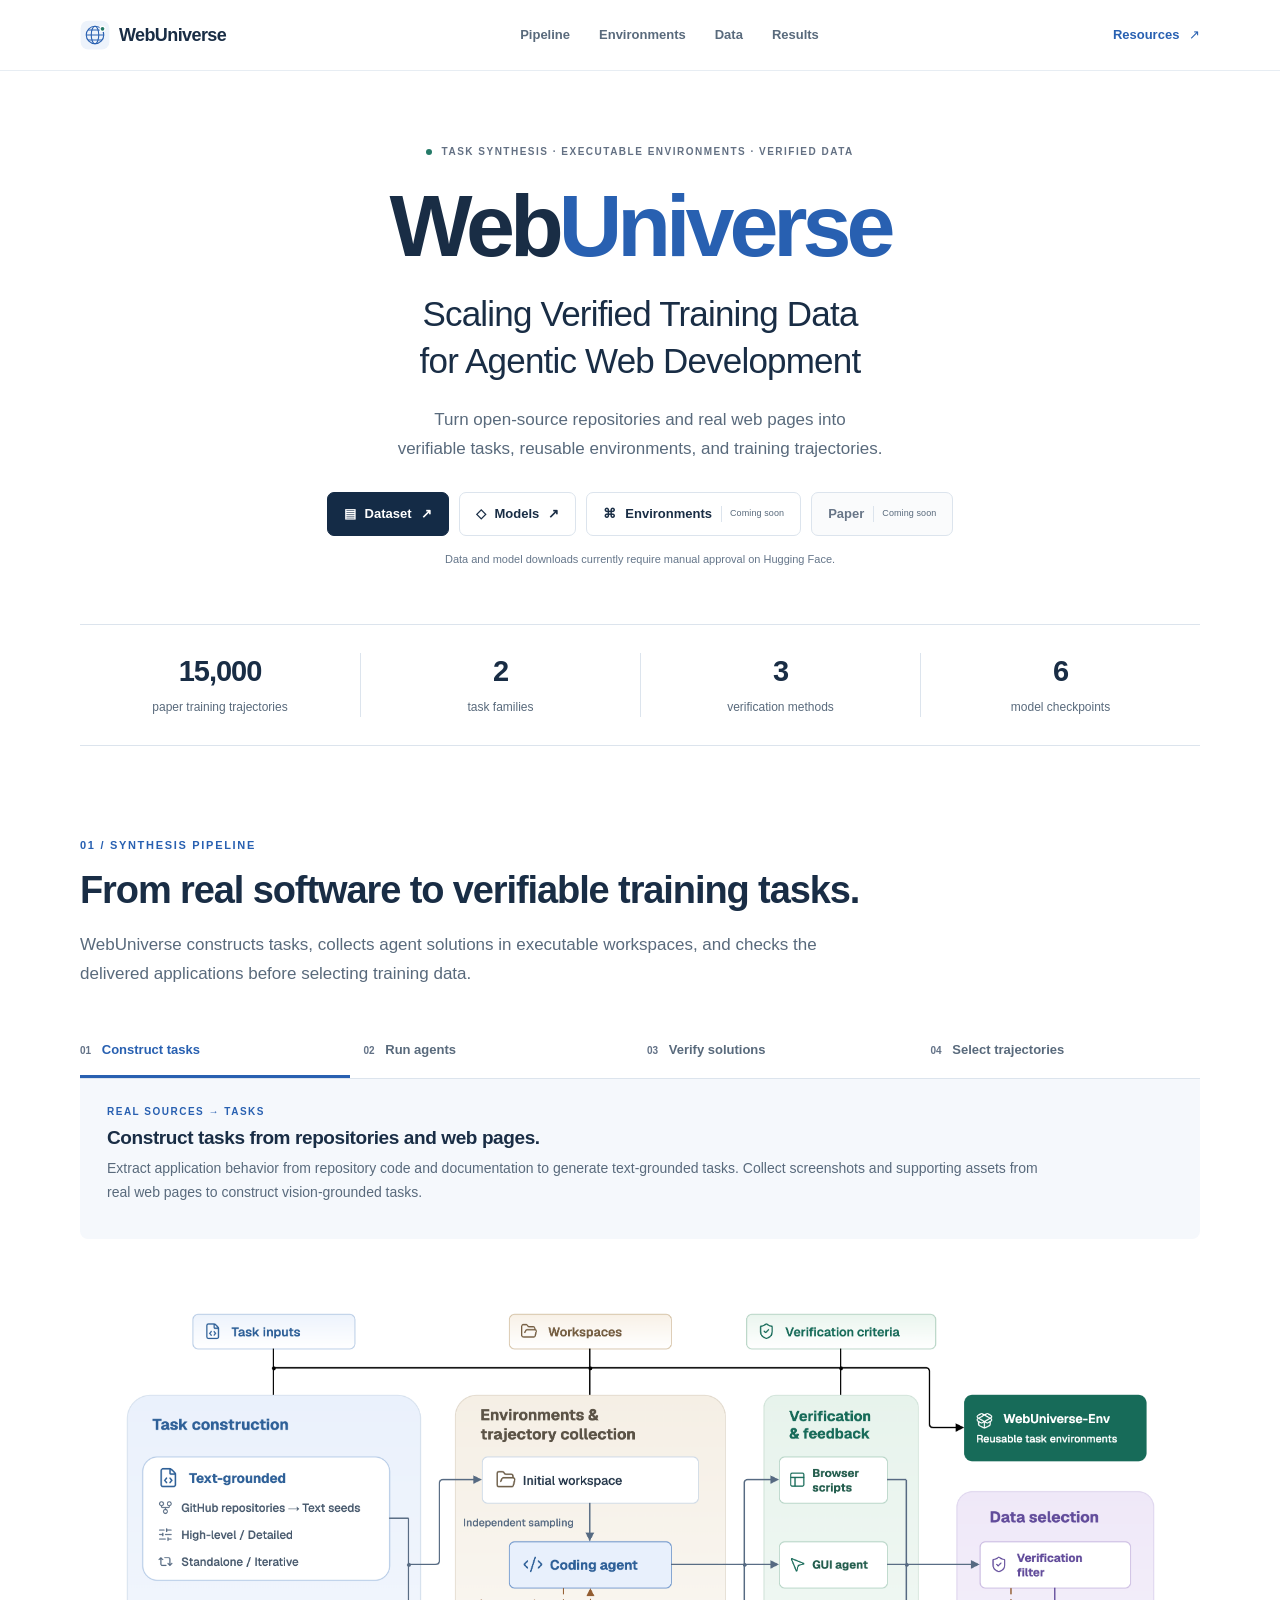
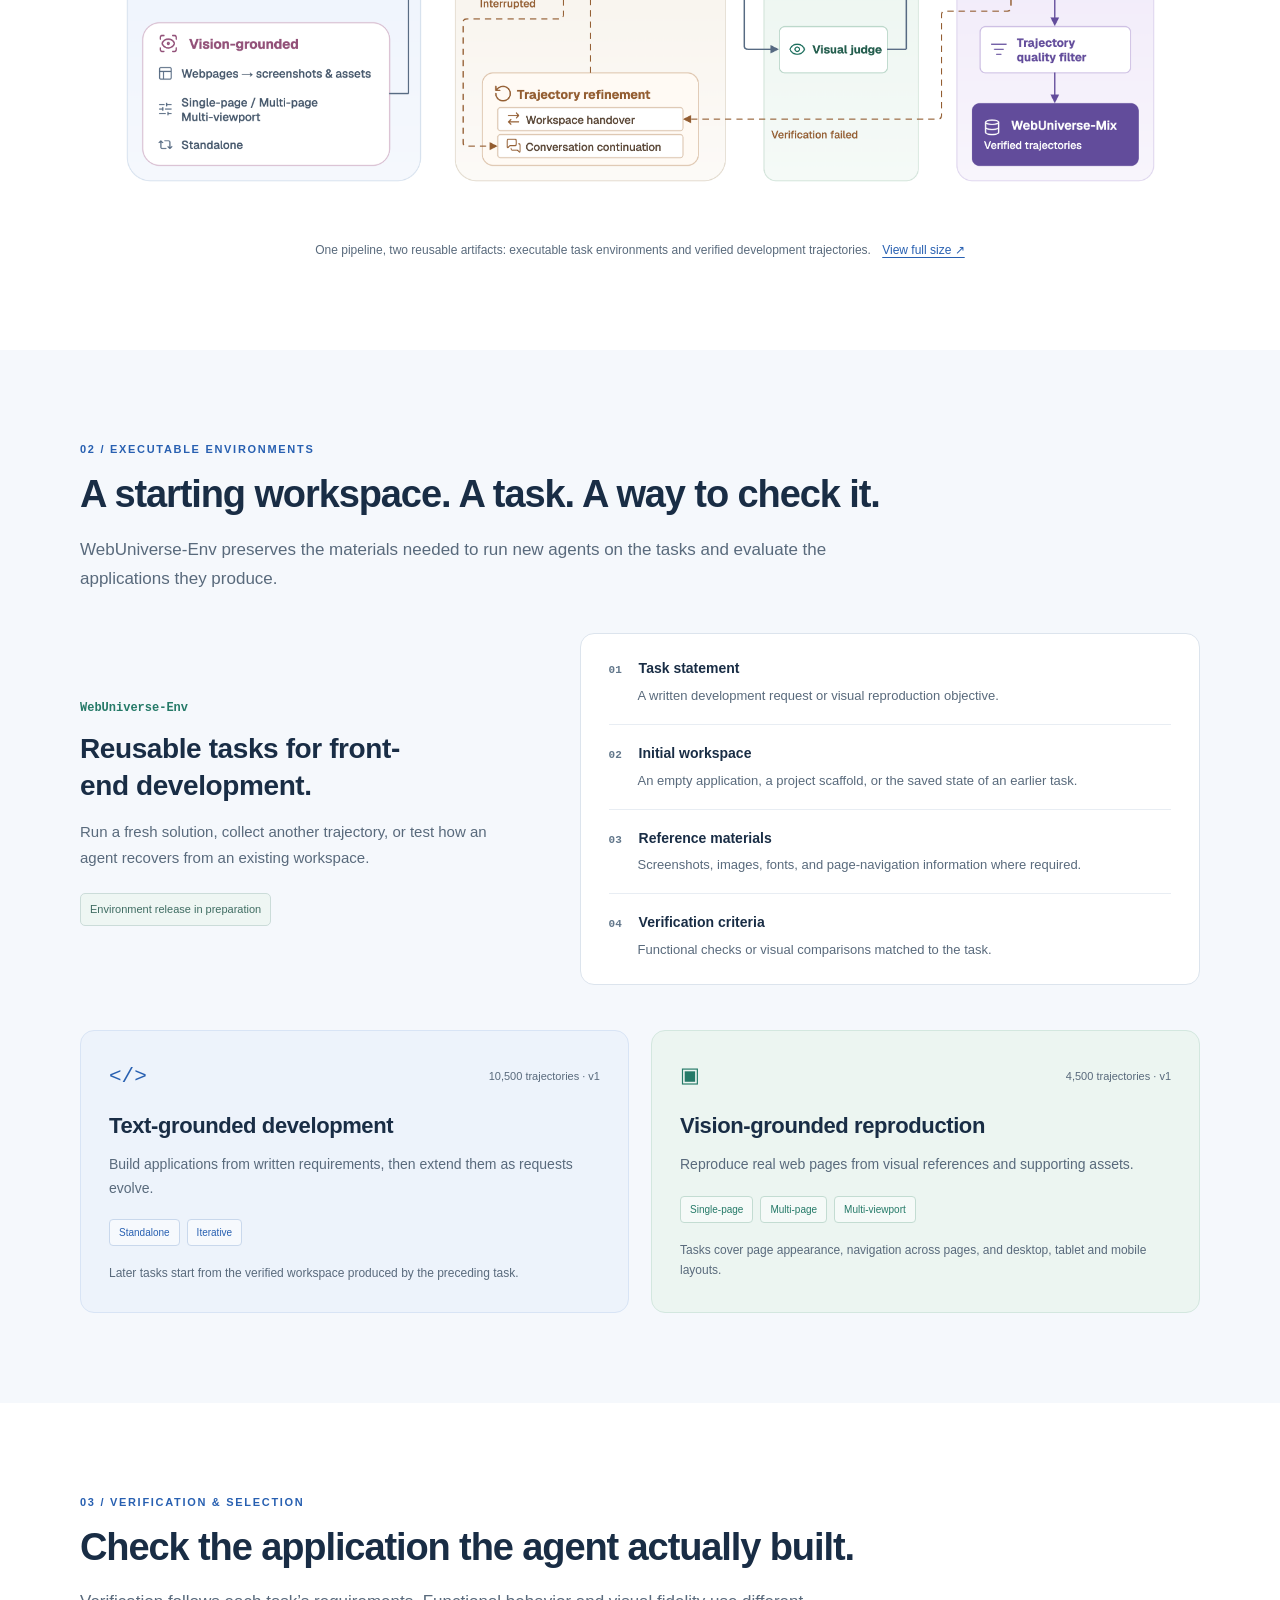
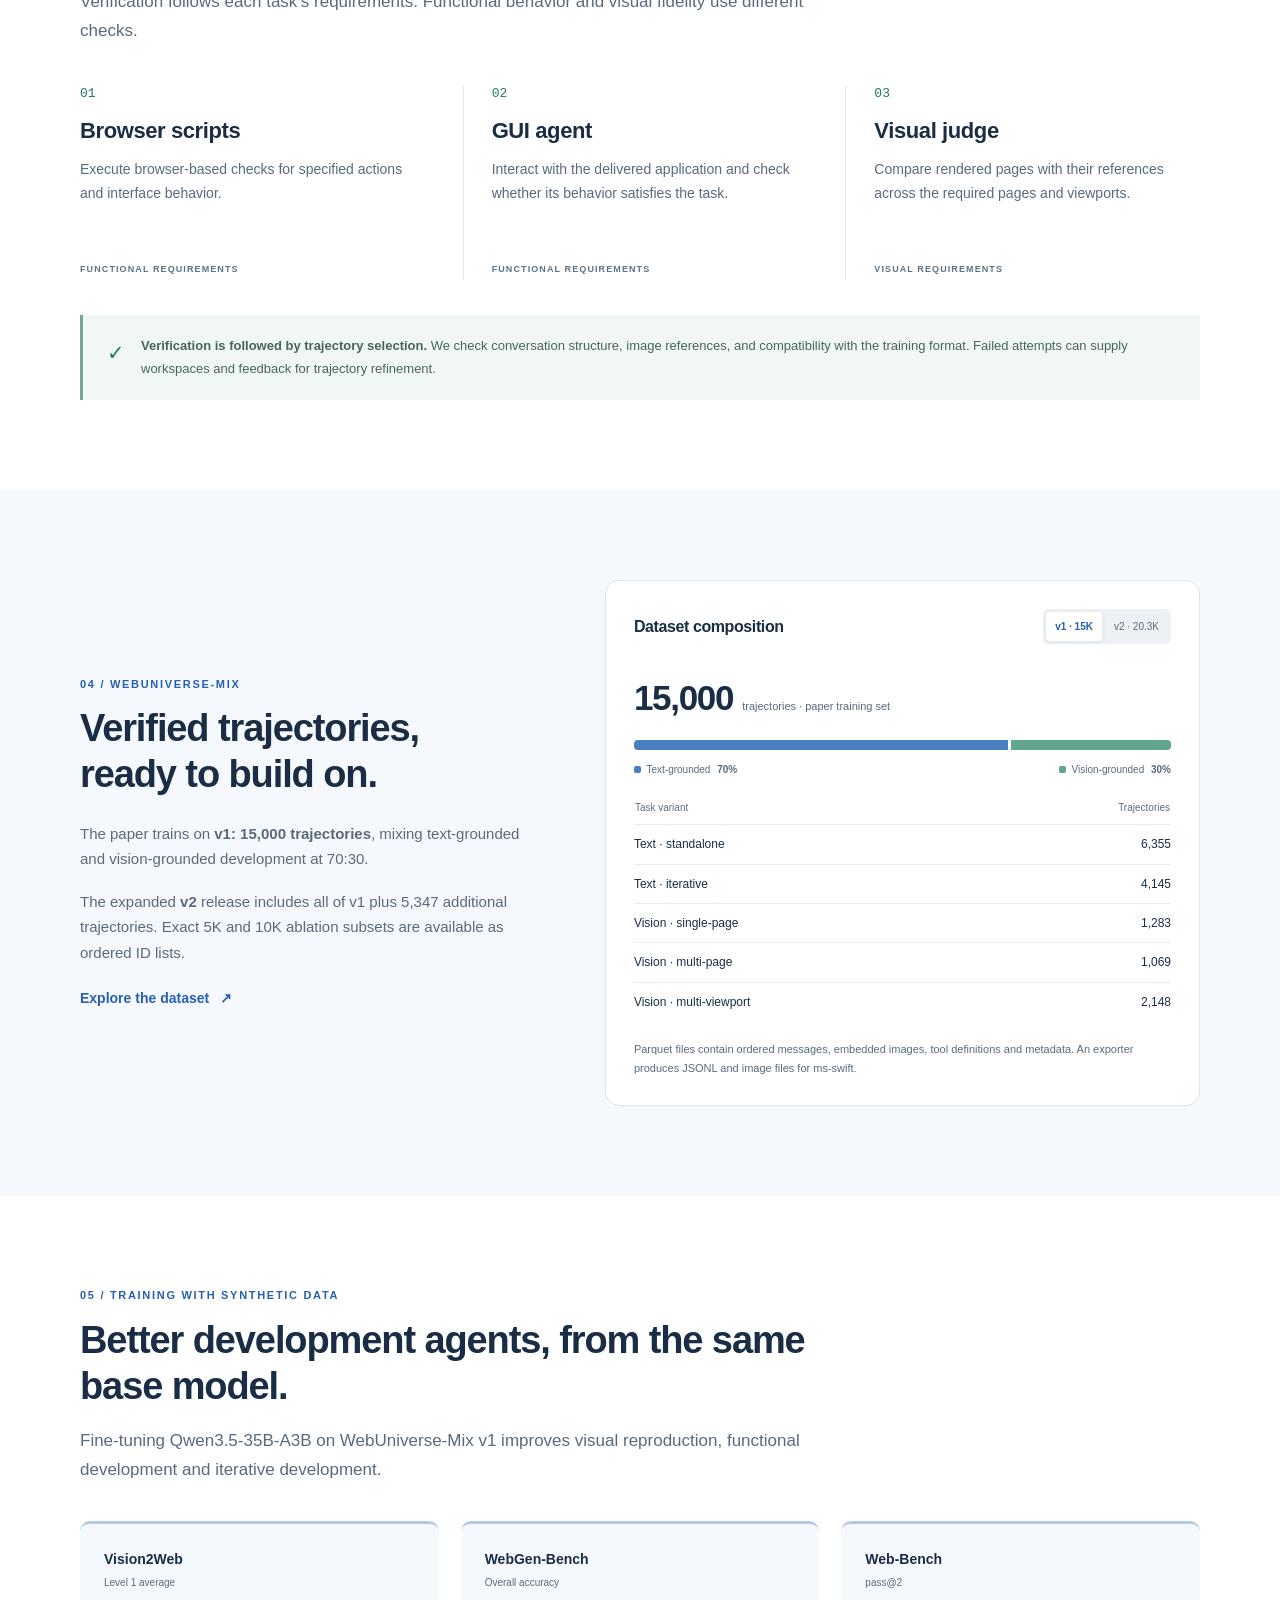
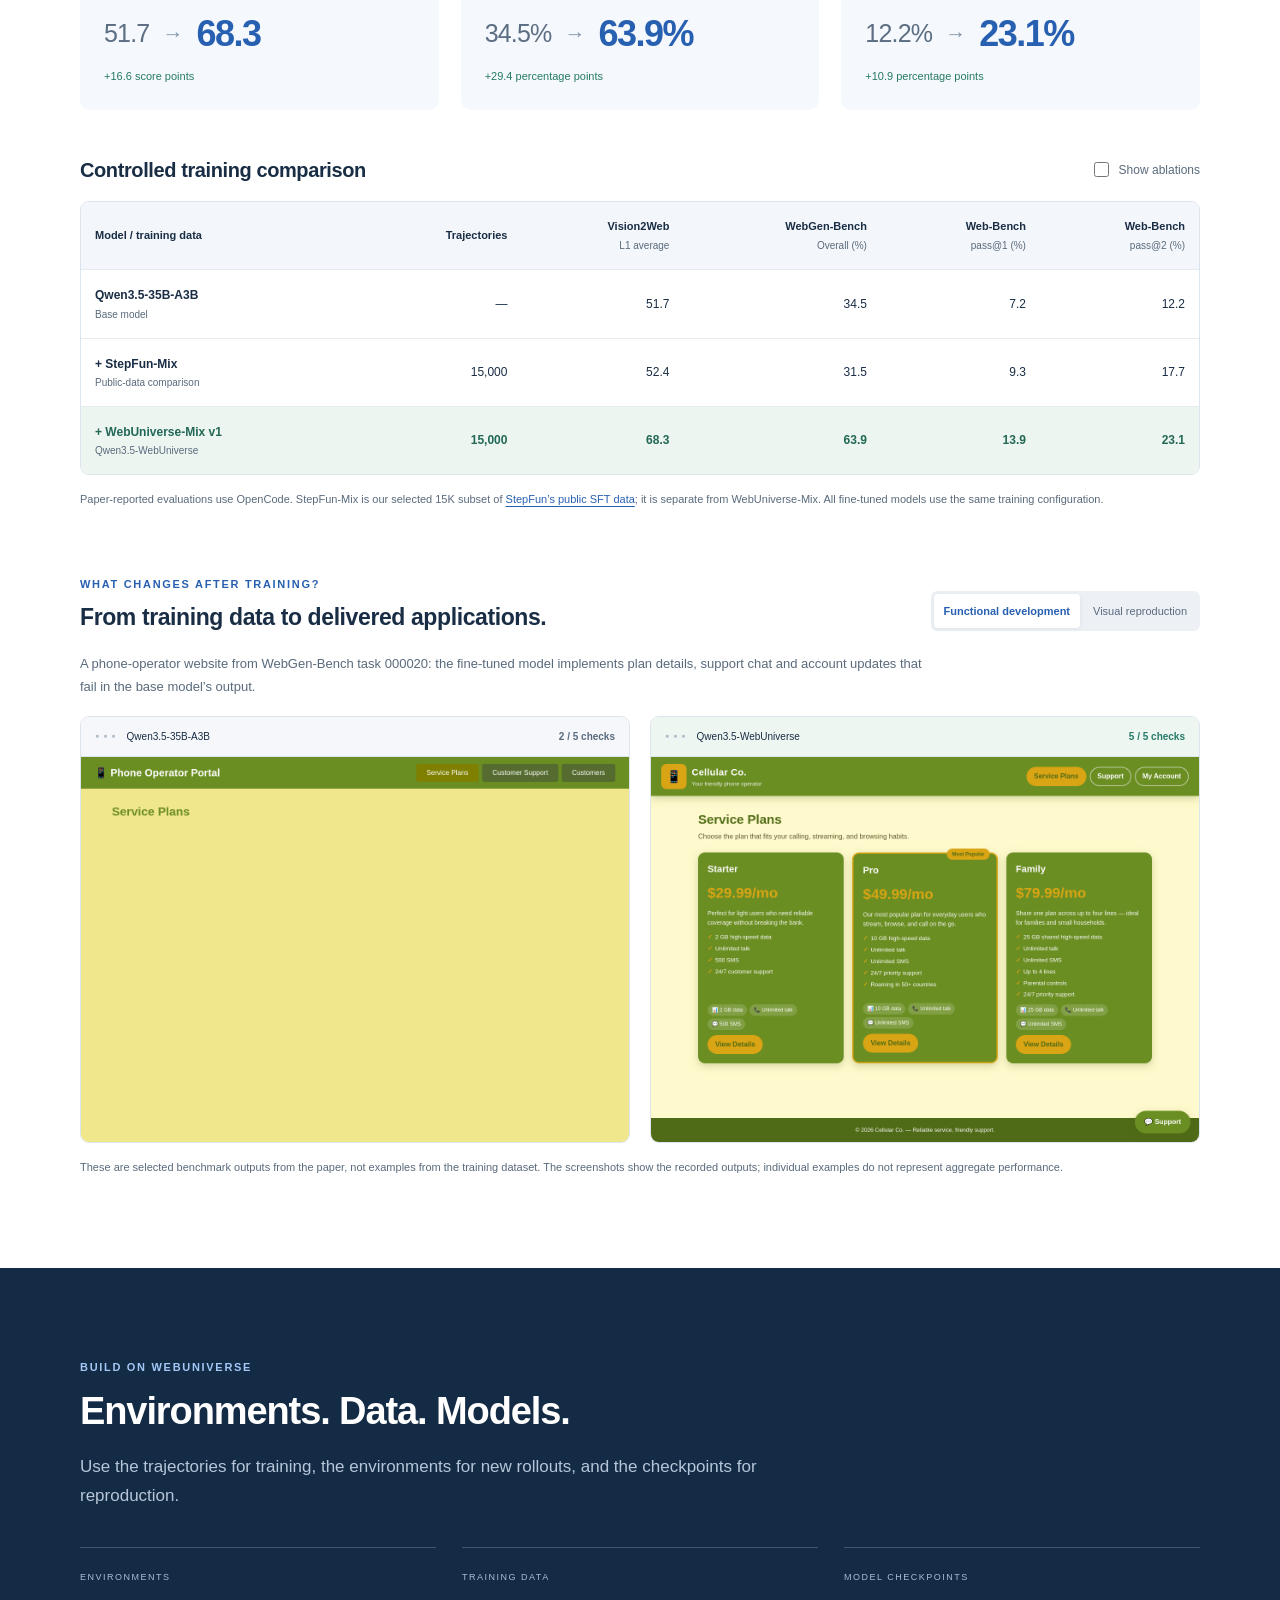
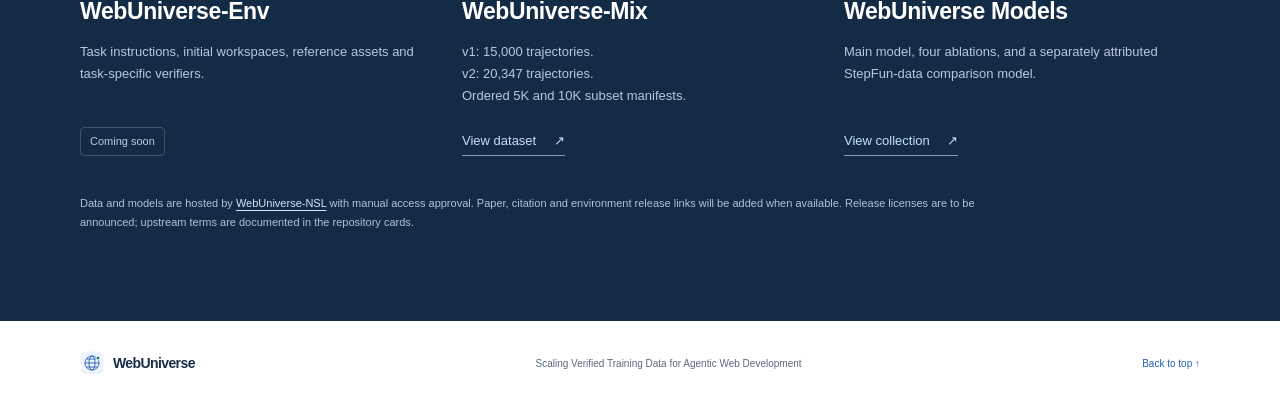
==== commit f86381c1: "Use renamed WebUniverse Hugging Face organization links" ====
--- a/index.html
+++ b/index.html
@@ -8,6 +8,8 @@
   <meta property="og:title" content="WebUniverse — Scaling Verified Training Data for Agentic Web Development">
   <meta property="og:description" content="From repositories and real web pages to executable environments, verified trajectories, and stronger front-end agents.">
   <meta property="og:type" content="website">
+  <meta property="og:url" content="https://webuniverse-nsl.github.io/">
+  <link rel="canonical" href="https://webuniverse-nsl.github.io/">
   <title>WebUniverse | Verified Training Data for Agentic Web Development</title>
   <link rel="icon" href="assets/mark.svg" type="image/svg+xml">
   <link rel="stylesheet" href="styles.css">
@@ -30,8 +32,8 @@
       <p class="paper-title">Scaling Verified Training Data<br class="desktop-break"> for Agentic Web Development</p>
       <p class="hero-summary">Turn open-source repositories and real web pages into<br class="desktop-break"> verifiable tasks, reusable environments, and training trajectories.</p>
       <div class="resource-buttons" aria-label="Project resources">
-        <a class="button primary" href="https://huggingface.co/datasets/webcraft-NSL/WebUniverse-Mix"><span aria-hidden="true">▤</span> Dataset <span aria-hidden="true">↗</span></a>
-        <a class="button" href="https://huggingface.co/collections/webcraft-NSL/webuniverse-models-6ad1bc77c51f1a47f876f073"><span aria-hidden="true">◇</span> Models <span aria-hidden="true">↗</span></a>
+        <a class="button primary" href="https://huggingface.co/datasets/WebUniverse-NSL/WebUniverse-Mix"><span aria-hidden="true">▤</span> Dataset <span aria-hidden="true">↗</span></a>
+        <a class="button" href="https://huggingface.co/collections/WebUniverse-NSL/webuniverse-models"><span aria-hidden="true">◇</span> Models <span aria-hidden="true">↗</span></a>
         <a class="button" href="#environments"><span aria-hidden="true">⌘</span> Environments <span class="soon">Coming soon</span></a>
         <span class="button unavailable" aria-disabled="true">Paper <span class="soon">Coming soon</span></span>
       </div>
@@ -92,7 +94,7 @@
 
     <section class="section tinted" id="data" aria-labelledby="data-title">
       <div class="container data-layout">
-        <div class="data-intro"><p class="eyebrow">04 / WEBUNIVERSE-MIX</p><h2 id="data-title">Verified trajectories,<br>ready to build on.</h2><p>The paper trains on <strong>v1: 15,000 trajectories</strong>, mixing text-grounded and vision-grounded development at 70:30.</p><p>The expanded <strong>v2</strong> release includes all of v1 plus 5,347 additional trajectories. Exact 5K and 10K ablation subsets are available as ordered ID lists.</p><a class="text-link" href="https://huggingface.co/datasets/webcraft-NSL/WebUniverse-Mix">Explore the dataset <span aria-hidden="true">↗</span></a></div>
+        <div class="data-intro"><p class="eyebrow">04 / WEBUNIVERSE-MIX</p><h2 id="data-title">Verified trajectories,<br>ready to build on.</h2><p>The paper trains on <strong>v1: 15,000 trajectories</strong>, mixing text-grounded and vision-grounded development at 70:30.</p><p>The expanded <strong>v2</strong> release includes all of v1 plus 5,347 additional trajectories. Exact 5K and 10K ablation subsets are available as ordered ID lists.</p><a class="text-link" href="https://huggingface.co/datasets/WebUniverse-NSL/WebUniverse-Mix">Explore the dataset <span aria-hidden="true">↗</span></a></div>
         <div class="composition">
           <div class="composition-header"><h3>Dataset composition</h3><div class="version-controls" role="group" aria-label="Dataset version" hidden><button type="button" aria-pressed="true" data-version="v1">v1 · 15K</button><button type="button" aria-pressed="false" data-version="v2">v2 · 20.3K</button></div></div>
           <p class="composition-total"><strong id="trajectory-total">15,000</strong> <span id="version-description">trajectories · paper training set</span></p>
@@ -134,10 +136,10 @@
       <div class="section-heading"><p class="eyebrow">BUILD ON WEBUNIVERSE</p><h2 id="resources-title">Environments. Data. Models.</h2><p>Use the trajectories for training, the environments for new rollouts, and the checkpoints for reproduction.</p></div>
       <div class="download-grid">
         <article><span class="resource-type">ENVIRONMENTS</span><h3>WebUniverse-Env</h3><p>Task instructions, initial workspaces, reference assets and task-specific verifiers.</p><span class="resource-state">Coming soon</span></article>
-        <article><span class="resource-type">TRAINING DATA</span><h3>WebUniverse-Mix</h3><p>v1: 15,000 trajectories.<br>v2: 20,347 trajectories.<br>Ordered 5K and 10K subset manifests.</p><a href="https://huggingface.co/datasets/webcraft-NSL/WebUniverse-Mix">View dataset <span aria-hidden="true">↗</span></a></article>
-        <article><span class="resource-type">MODEL CHECKPOINTS</span><h3>WebUniverse Models</h3><p>Main model, four ablations, and a separately attributed StepFun-data comparison model.</p><a href="https://huggingface.co/collections/webcraft-NSL/webuniverse-models-6ad1bc77c51f1a47f876f073">View collection <span aria-hidden="true">↗</span></a></article>
+        <article><span class="resource-type">TRAINING DATA</span><h3>WebUniverse-Mix</h3><p>v1: 15,000 trajectories.<br>v2: 20,347 trajectories.<br>Ordered 5K and 10K subset manifests.</p><a href="https://huggingface.co/datasets/WebUniverse-NSL/WebUniverse-Mix">View dataset <span aria-hidden="true">↗</span></a></article>
+        <article><span class="resource-type">MODEL CHECKPOINTS</span><h3>WebUniverse Models</h3><p>Main model, four ablations, and a separately attributed StepFun-data comparison model.</p><a href="https://huggingface.co/collections/WebUniverse-NSL/webuniverse-models">View collection <span aria-hidden="true">↗</span></a></article>
       </div>
-      <p class="release-note">Data and models are hosted by <a href="https://huggingface.co/webcraft-NSL">webcraft-NSL</a> with manual access approval. Paper, citation and environment release links will be added when available. Release licenses are to be announced; upstream terms are documented in the repository cards.</p>
+      <p class="release-note">Data and models are hosted by <a href="https://huggingface.co/WebUniverse-NSL">WebUniverse-NSL</a> with manual access approval. Paper, citation and environment release links will be added when available. Release licenses are to be announced; upstream terms are documented in the repository cards.</p>
     </div></section>
   </main>
   <footer class="container footer"><a class="wordmark" href="#top"><img src="assets/mark.svg" width="24" height="24" alt="">WebUniverse</a><p>Scaling Verified Training Data for Agentic Web Development</p><a href="#top">Back to top ↑</a></footer>
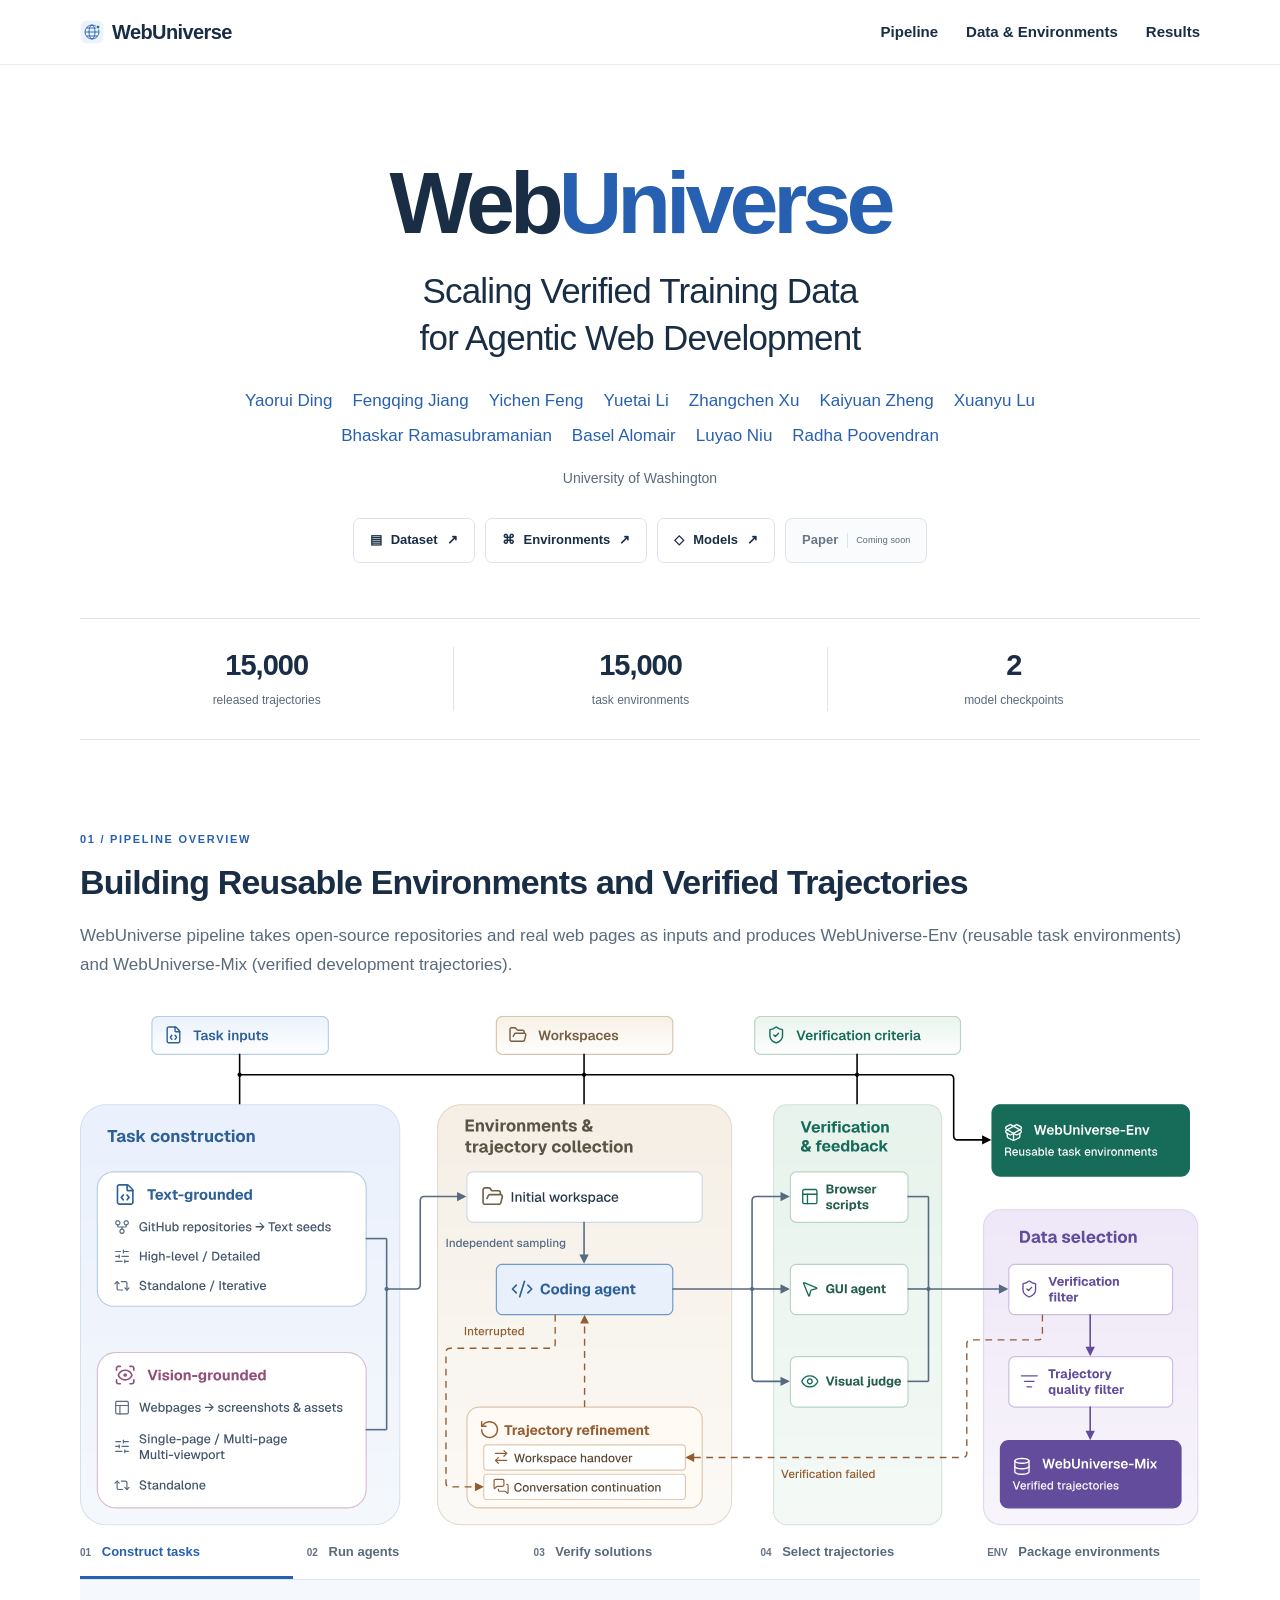
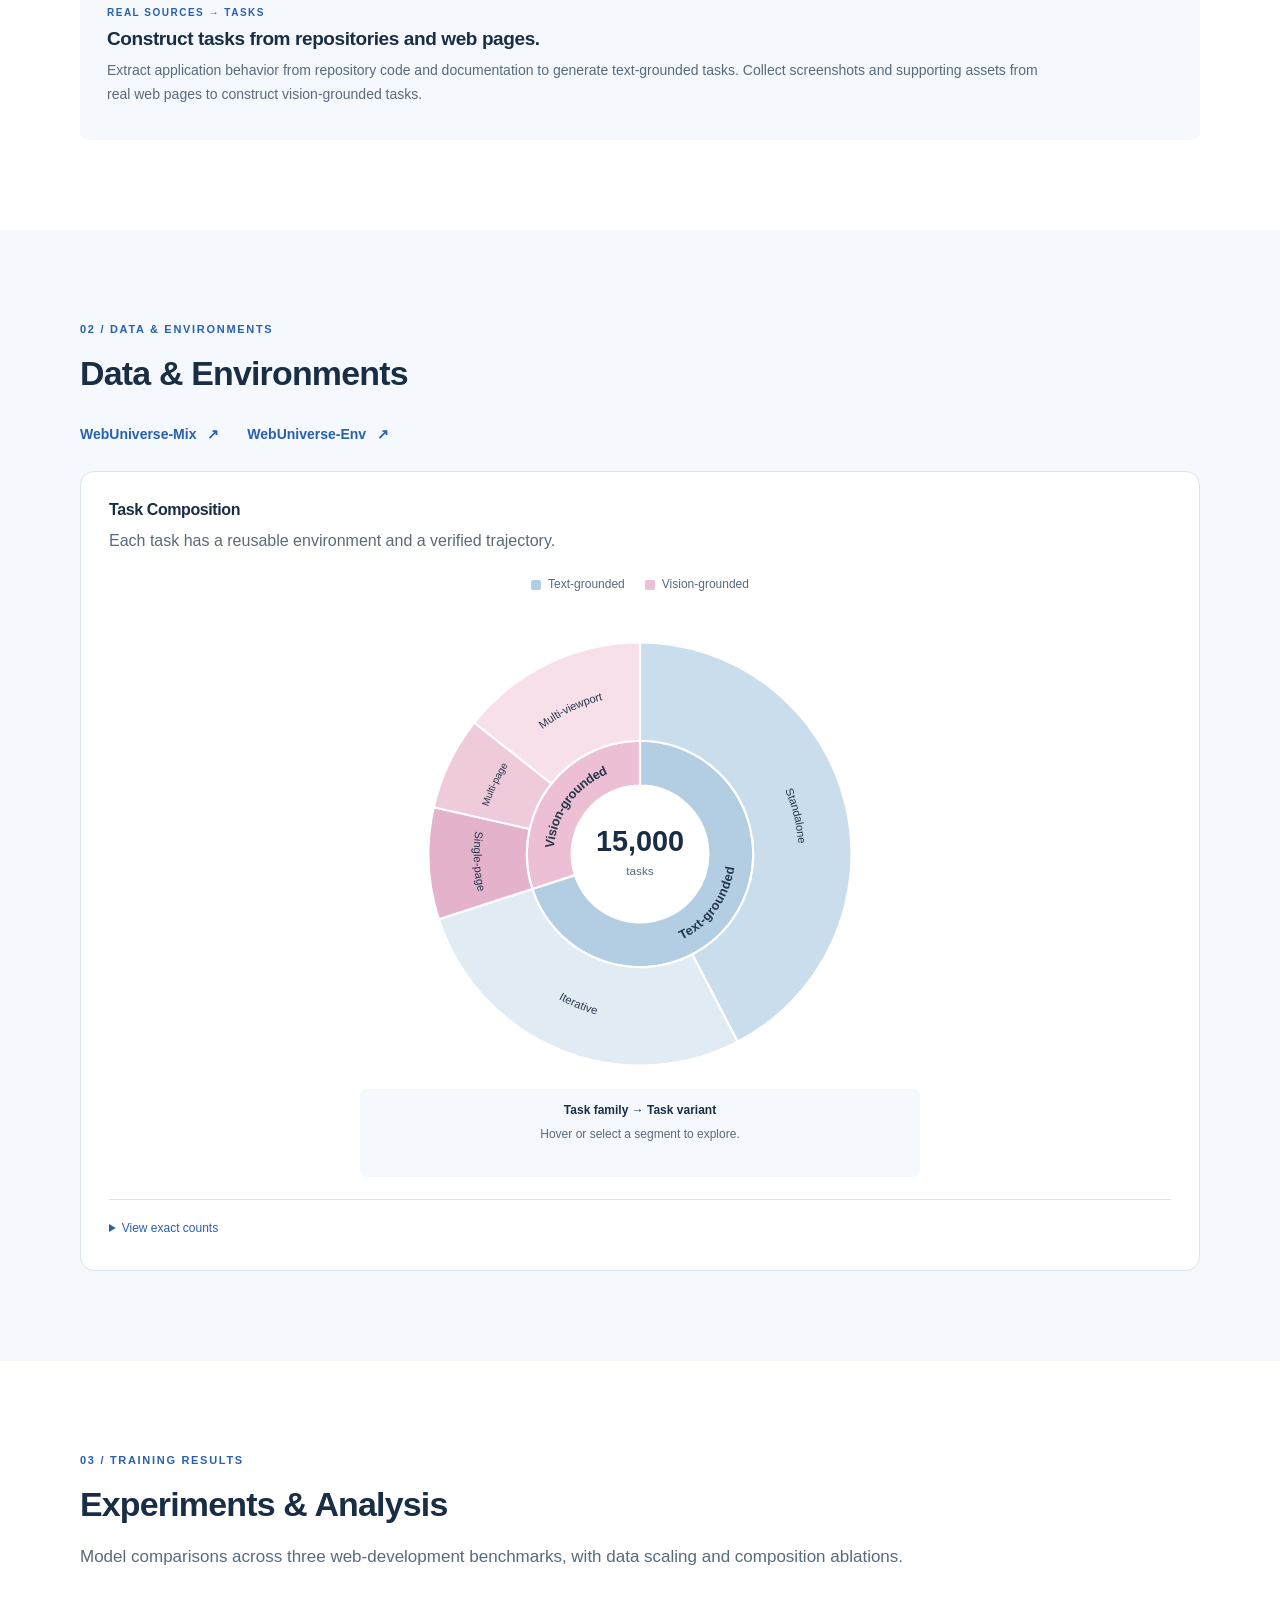
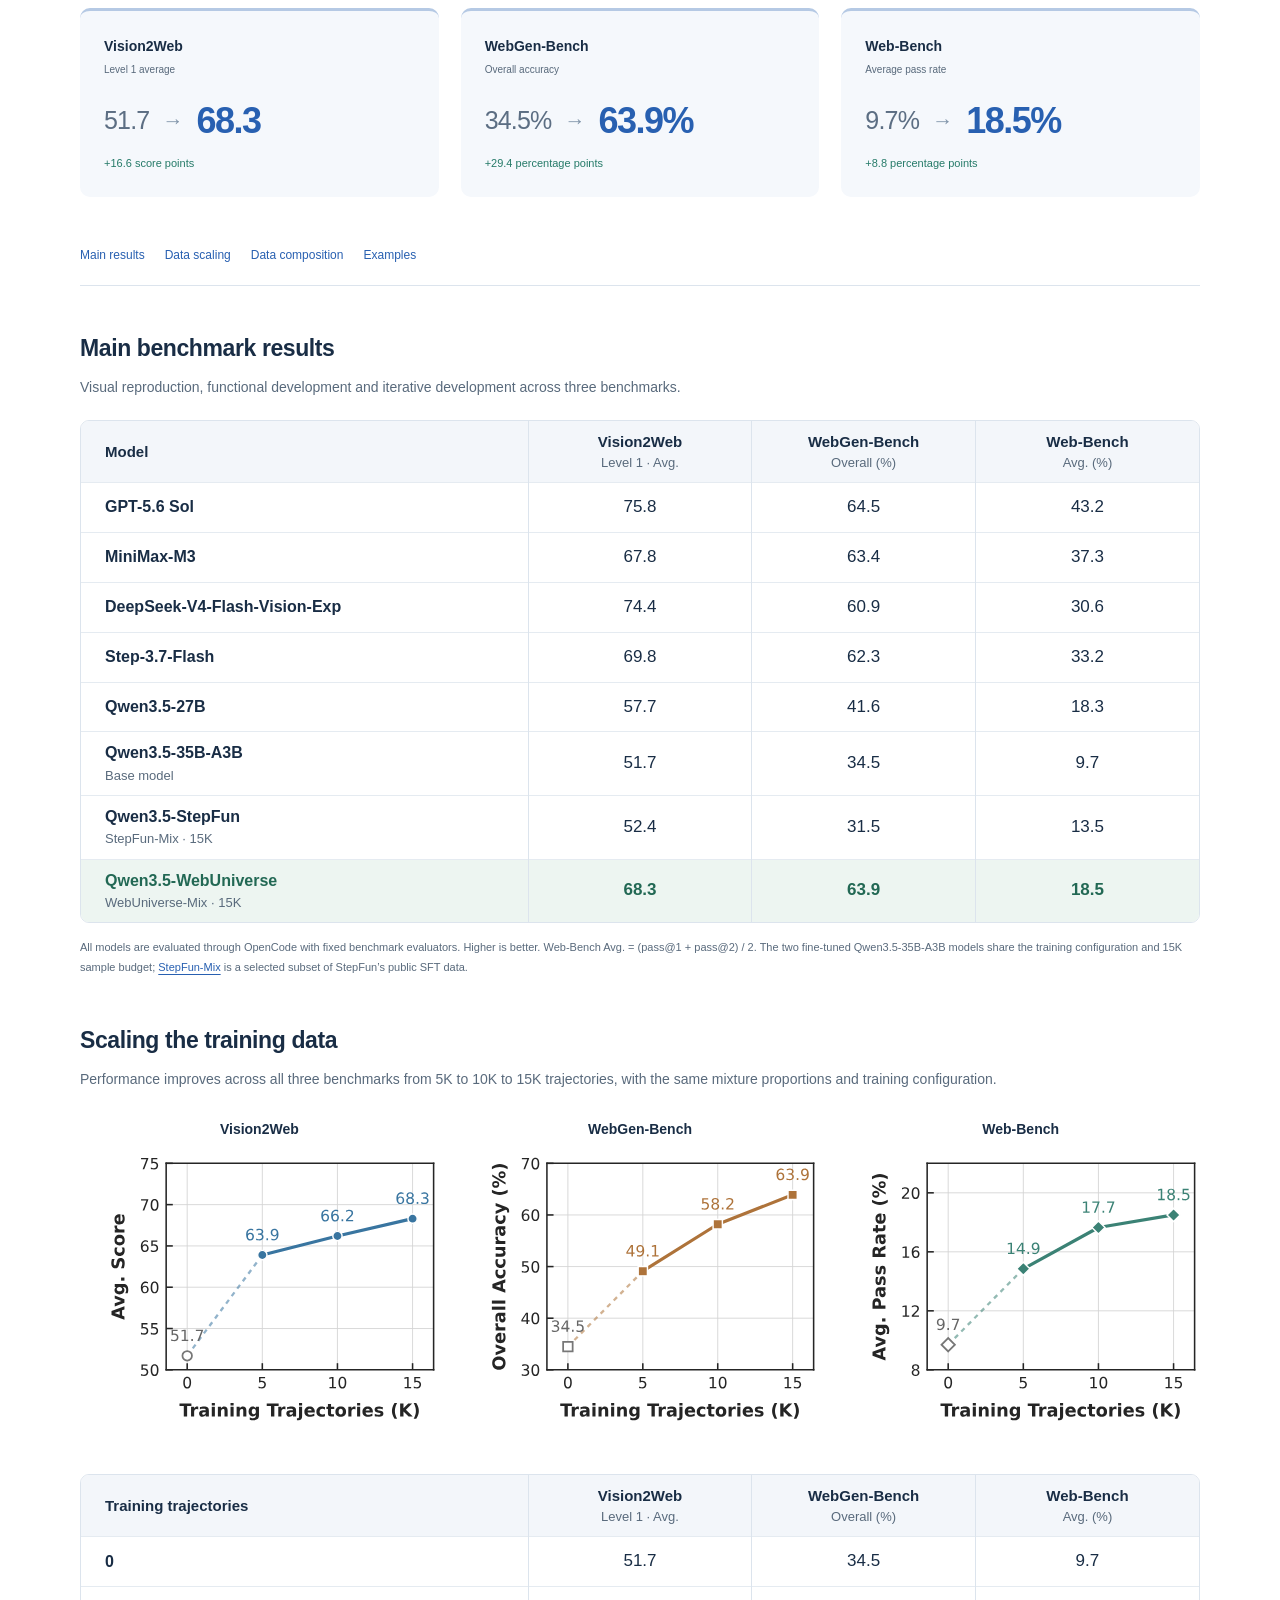
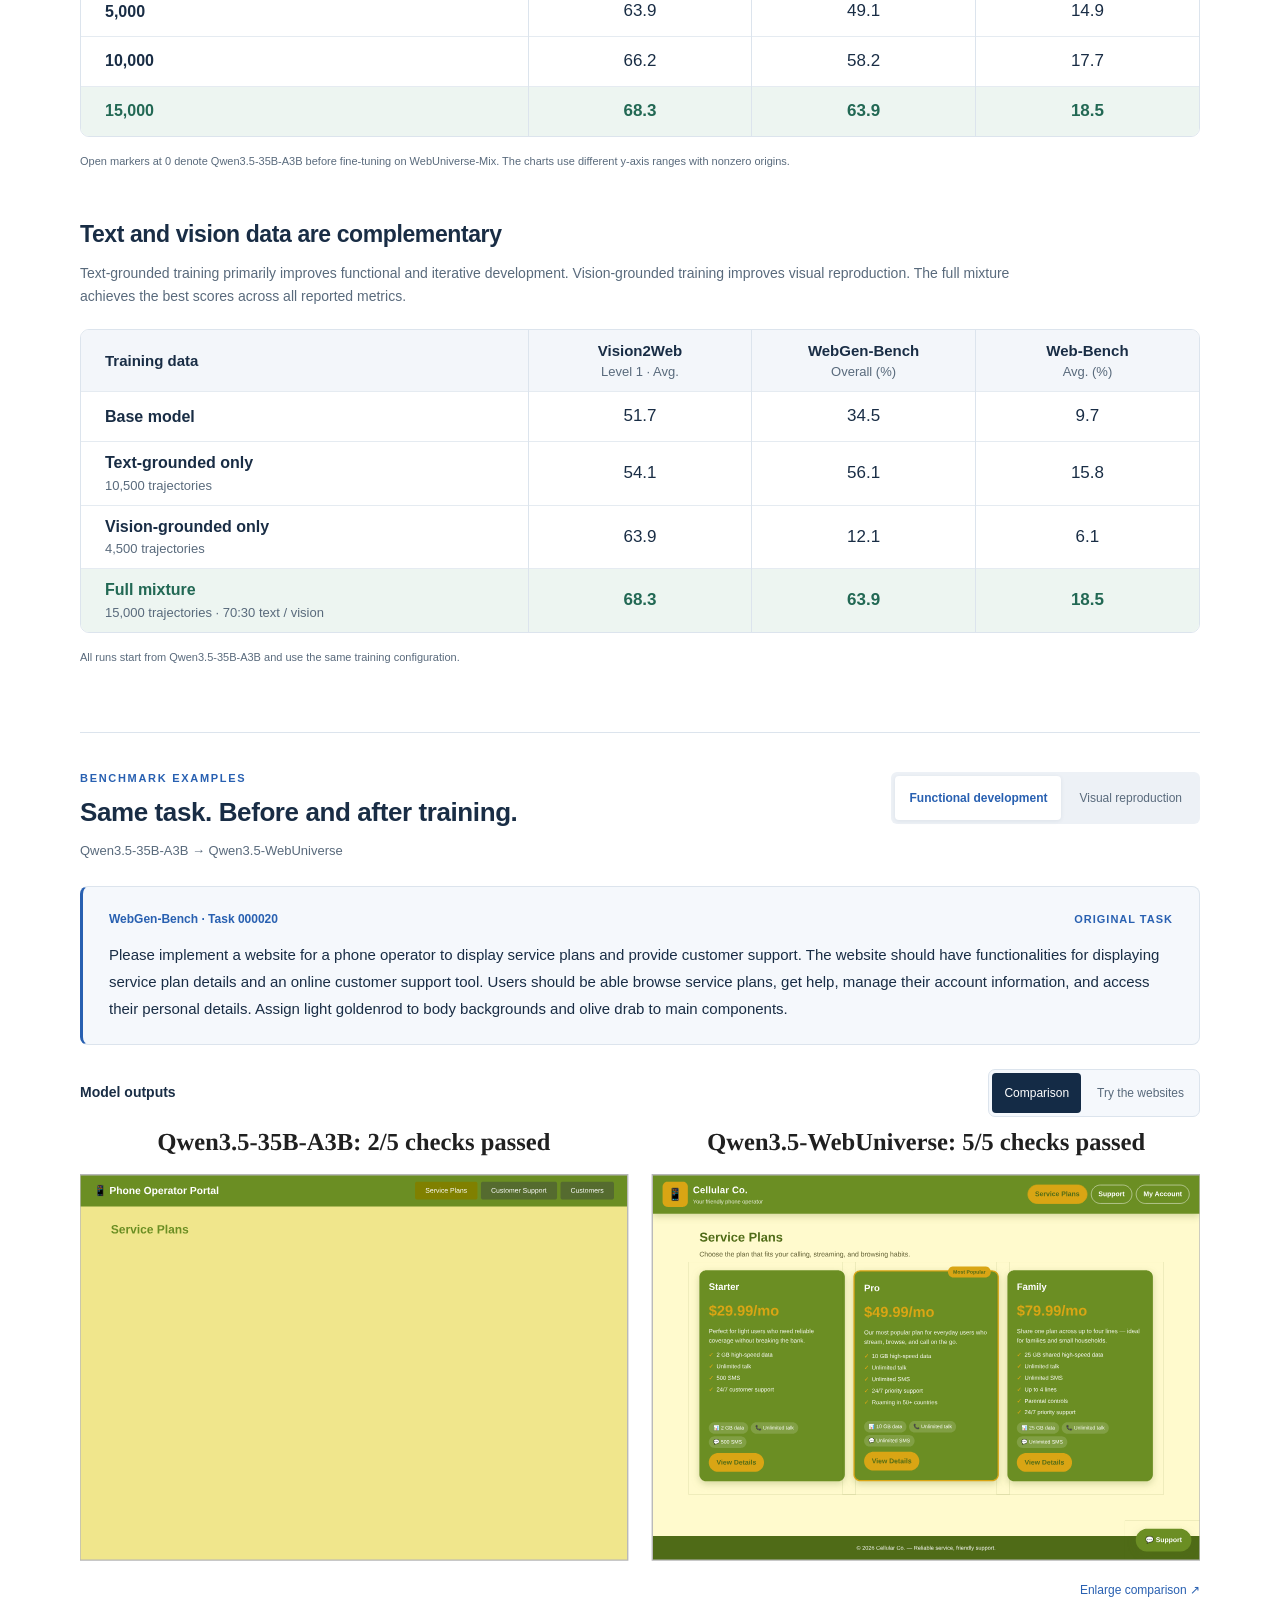
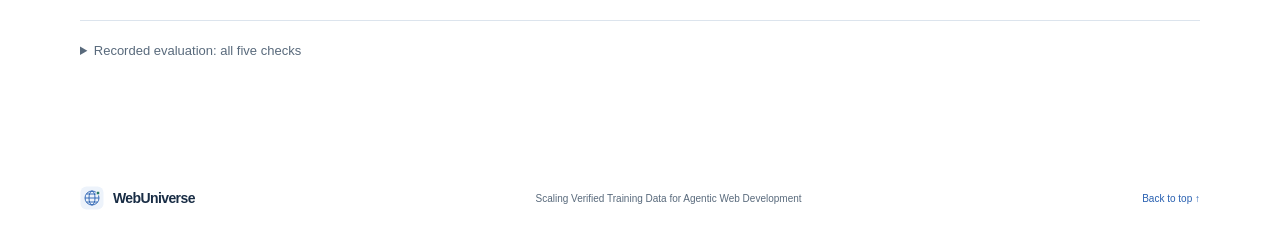
==== commit fda5ef75: "Publish current WebUniverse project website" ====
--- a/index.html
+++ b/index.html
@@ -12,136 +12,160 @@
   <link rel="canonical" href="https://webuniverse-nsl.github.io/">
   <title>WebUniverse | Verified Training Data for Agentic Web Development</title>
   <link rel="icon" href="assets/mark.svg" type="image/svg+xml">
-  <link rel="stylesheet" href="styles.css">
-  <script src="site.js" defer></script>
+  <link rel="stylesheet" href="styles.css?v=composition-20261020">
+  <script src="sunburst.js?v=composition-20261020" defer></script>
+  <script src="site.js?v=composition-20261020" defer></script>
 </head>
 <body>
   <a class="skip-link" href="#main">Skip to content</a>
   <header class="site-header">
     <nav class="nav container" aria-label="Main navigation">
       <a class="wordmark" href="#top"><img src="assets/mark.svg" width="30" height="30" alt="">WebUniverse</a>
-      <div class="nav-links"><a href="#pipeline">Pipeline</a><a href="#environments">Environments</a><a href="#data">Data</a><a href="#results">Results</a></div>
-      <a class="nav-resource" href="#resources">Resources <span aria-hidden="true">↗</span></a>
+      <div class="nav-links"><a href="#pipeline">Pipeline</a><a href="#data">Data &amp; Environments</a><a href="#results">Results</a></div>
     </nav>
   </header>
 
   <main id="main">
     <section class="hero container" id="top" aria-labelledby="project-title">
-      <p class="eyebrow"><span class="small-dot"></span> TASK SYNTHESIS · EXECUTABLE ENVIRONMENTS · VERIFIED DATA</p>
       <h1 id="project-title">Web<span>Universe</span></h1>
       <p class="paper-title">Scaling Verified Training Data<br class="desktop-break"> for Agentic Web Development</p>
-      <p class="hero-summary">Turn open-source repositories and real web pages into<br class="desktop-break"> verifiable tasks, reusable environments, and training trajectories.</p>
+      <div class="paper-credits">
+        <ul class="paper-authors" aria-label="Authors"><li><a href="https://scholar.google.com/citations?user=qBxw1XsAAAAJ">Yaorui Ding</a></li><li><a href="https://fqjiang.work/">Fengqing Jiang</a></li><li><a href="https://yichenfeng.me/">Yichen Feng</a></li><li><a href="https://yuetl9.github.io/">Yuetai Li</a></li><li><a href="https://zhangchenxu.com/">Zhangchen Xu</a></li><li><a href="https://scholar.google.com/citations?user=6kkyR1wAAAAJ">Kaiyuan Zheng</a></li><li><a href="https://scholar.google.com/citations?user=knK-dbEAAAAJ">Xuanyu Lu</a></li><li><a href="https://sites.google.com/view/rbhaskar">Bhaskar Ramasubramanian</a></li><li><a href="https://labs.ece.uw.edu/nsl/students/alomair/">Basel Alomair</a></li><li><a href="https://luyaoniu.github.io/">Luyao Niu</a></li><li><a href="https://scholar.google.com/citations?user=EEoNZ7NbVzMC">Radha Poovendran</a></li></ul>
+        <p class="paper-affiliations">University of Washington</p>
+      </div>
       <div class="resource-buttons" aria-label="Project resources">
-        <a class="button primary" href="https://huggingface.co/datasets/WebUniverse-NSL/WebUniverse-Mix"><span aria-hidden="true">▤</span> Dataset <span aria-hidden="true">↗</span></a>
-        <a class="button" href="https://huggingface.co/collections/WebUniverse-NSL/webuniverse-models"><span aria-hidden="true">◇</span> Models <span aria-hidden="true">↗</span></a>
-        <a class="button" href="#environments"><span aria-hidden="true">⌘</span> Environments <span class="soon">Coming soon</span></a>
+        <a class="button" href="https://huggingface.co/datasets/WebUniverse-NSL/WebUniverse-Mix"><span aria-hidden="true">▤</span> Dataset <span aria-hidden="true">↗</span></a>
+        <a class="button" href="https://huggingface.co/datasets/WebUniverse-NSL/WebUniverse-Env"><span aria-hidden="true">⌘</span> Environments <span aria-hidden="true">↗</span></a>
+        <a class="button" href="https://huggingface.co/collections/WebUniverse-NSL/webuniverse-6ad1bc77c51f1a47f876f073"><span aria-hidden="true">◇</span> Models <span aria-hidden="true">↗</span></a>
         <span class="button unavailable" aria-disabled="true">Paper <span class="soon">Coming soon</span></span>
       </div>
-      <p class="access-note">Data and model downloads currently require manual approval on Hugging Face.</p>
       <dl class="headline-stats">
-        <div><dt>15,000</dt><dd>paper training trajectories</dd></div>
-        <div><dt>2</dt><dd>task families</dd></div>
-        <div><dt>3</dt><dd>verification methods</dd></div>
-        <div><dt>6</dt><dd>model checkpoints</dd></div>
+        <div><dt>15,000</dt><dd>released trajectories</dd></div>
+        <div><dt>15,000</dt><dd>task environments</dd></div>
+        <div><dt>2</dt><dd>model checkpoints</dd></div>
       </dl>
     </section>
 
     <section class="section container" id="pipeline" aria-labelledby="pipeline-title">
-      <div class="section-heading"><p class="eyebrow">01 / SYNTHESIS PIPELINE</p><h2 id="pipeline-title">From real software to verifiable training tasks.</h2><p>WebUniverse constructs tasks, collects agent solutions in executable workspaces, and checks the delivered applications before selecting training data.</p></div>
-      <div class="stage-tabs" role="tablist" aria-label="Synthesis stages" hidden>
+      <div class="section-heading"><p class="eyebrow">01 / PIPELINE OVERVIEW</p><h2 id="pipeline-title">Building Reusable Environments and Verified Trajectories</h2><p>WebUniverse pipeline takes open-source repositories and real web pages as inputs and produces WebUniverse-Env (reusable task environments) and WebUniverse-Mix (verified development trajectories).</p></div>
+      <figure class="pipeline-figure">
+        <a href="assets/pipeline.svg" target="_blank" rel="noopener" aria-label="Open the WebUniverse synthesis pipeline at full size"><img src="assets/pipeline.svg" width="800" height="365" alt="WebUniverse pipeline: text and visual task construction feeds workspace-based agent collection, then browser scripts, a GUI agent or a visual judge verifies solutions. Selected trajectories form WebUniverse-Mix, while task inputs, workspaces and verification criteria form WebUniverse-Env."></a>
+      </figure>
+      <div class="stage-tabs" role="tablist" aria-label="Pipeline stages and environment output" hidden>
         <button type="button" id="stage-0" role="tab" aria-selected="true" aria-controls="stage-panel" data-stage="0"><span>01</span> Construct tasks</button>
         <button type="button" id="stage-1" role="tab" aria-selected="false" aria-controls="stage-panel" tabindex="-1" data-stage="1"><span>02</span> Run agents</button>
         <button type="button" id="stage-2" role="tab" aria-selected="false" aria-controls="stage-panel" tabindex="-1" data-stage="2"><span>03</span> Verify solutions</button>
         <button type="button" id="stage-3" role="tab" aria-selected="false" aria-controls="stage-panel" tabindex="-1" data-stage="3"><span>04</span> Select trajectories</button>
+        <button type="button" id="stage-4" role="tab" aria-selected="false" aria-controls="stage-panel" tabindex="-1" data-stage="4"><span>ENV</span> Package environments</button>
       </div>
       <div class="stage-panel" id="stage-panel" role="tabpanel" aria-labelledby="stage-0" tabindex="0" hidden>
         <p class="stage-kicker">REAL SOURCES → TASKS</p><h3>Construct tasks from repositories and web pages.</h3><p class="stage-description">Extract application behavior from repository code and documentation to generate text-grounded tasks. Collect screenshots and supporting assets from real web pages to construct vision-grounded tasks.</p>
       </div>
-      <figure class="pipeline-figure">
-        <a href="assets/pipeline.png" target="_blank" rel="noopener" aria-label="Open the WebUniverse synthesis pipeline at full size"><img src="assets/pipeline.png" width="3483" height="1746" alt="WebUniverse pipeline: text and visual task construction feeds workspace-based agent collection, then browser scripts, a GUI agent or a visual judge verifies solutions. Selected trajectories form WebUniverse-Mix, while task inputs, workspaces and verification criteria form WebUniverse-Env."></a>
-        <figcaption>One pipeline, two reusable artifacts: executable task environments and verified development trajectories. <a href="assets/pipeline.png" target="_blank" rel="noopener">View full size ↗</a></figcaption>
-      </figure>
-    </section>
-
-    <section class="section tinted" id="environments" aria-labelledby="environment-title">
-      <div class="container">
-        <div class="section-heading"><p class="eyebrow">02 / EXECUTABLE ENVIRONMENTS</p><h2 id="environment-title">A starting workspace. A task. A way to check it.</h2><p>WebUniverse-Env preserves the materials needed to run new agents on the tasks and evaluate the applications they produce.</p></div>
-        <div class="environment-anatomy">
-          <div class="anatomy-intro"><span class="artifact-tag">WebUniverse-Env</span><h3>Reusable tasks for front-end development.</h3><p>Run a fresh solution, collect another trajectory, or test how an agent recovers from an existing workspace.</p><span class="status">Environment release in preparation</span></div>
-          <dl class="anatomy-list">
-            <div><dt><span>01</span> Task statement</dt><dd>A written development request or visual reproduction objective.</dd></div>
-            <div><dt><span>02</span> Initial workspace</dt><dd>An empty application, a project scaffold, or the saved state of an earlier task.</dd></div>
-            <div><dt><span>03</span> Reference materials</dt><dd>Screenshots, images, fonts, and page-navigation information where required.</dd></div>
-            <div><dt><span>04</span> Verification criteria</dt><dd>Functional checks or visual comparisons matched to the task.</dd></div>
-          </dl>
-        </div>
-        <div class="family-grid">
-          <article class="family text-family"><div class="family-top"><span class="family-icon" aria-hidden="true">&lt;/&gt;</span><span class="family-count">10,500 trajectories · v1</span></div><h3>Text-grounded development</h3><p>Build applications from written requirements, then extend them as requests evolve.</p><div class="variant-list"><span>Standalone</span><span>Iterative</span></div><p class="family-detail">Later tasks start from the verified workspace produced by the preceding task.</p></article>
-          <article class="family vision-family"><div class="family-top"><span class="family-icon" aria-hidden="true">▣</span><span class="family-count">4,500 trajectories · v1</span></div><h3>Vision-grounded reproduction</h3><p>Reproduce real web pages from visual references and supporting assets.</p><div class="variant-list"><span>Single-page</span><span>Multi-page</span><span>Multi-viewport</span></div><p class="family-detail">Tasks cover page appearance, navigation across pages, and desktop, tablet and mobile layouts.</p></article>
-        </div>
-      </div>
-    </section>
-
-    <section class="section container" id="verification" aria-labelledby="verification-title">
-      <div class="section-heading"><p class="eyebrow">03 / VERIFICATION & SELECTION</p><h2 id="verification-title">Check the application the agent actually built.</h2><p>Verification follows each task’s requirements. Functional behavior and visual fidelity use different checks.</p></div>
-      <div class="verification-grid">
-        <article><div class="method-number">01</div><h3>Browser scripts</h3><p>Execute browser-based checks for specified actions and interface behavior.</p><span class="method-label">FUNCTIONAL REQUIREMENTS</span></article>
-        <article><div class="method-number">02</div><h3>GUI agent</h3><p>Interact with the delivered application and check whether its behavior satisfies the task.</p><span class="method-label">FUNCTIONAL REQUIREMENTS</span></article>
-        <article><div class="method-number">03</div><h3>Visual judge</h3><p>Compare rendered pages with their references across the required pages and viewports.</p><span class="method-label">VISUAL REQUIREMENTS</span></article>
-      </div>
-      <div class="selection-note"><span class="check-mark" aria-hidden="true">✓</span><p><strong>Verification is followed by trajectory selection.</strong> We check conversation structure, image references, and compatibility with the training format. Failed attempts can supply workspaces and feedback for trajectory refinement.</p></div>
     </section>
 
     <section class="section tinted" id="data" aria-labelledby="data-title">
-      <div class="container data-layout">
-        <div class="data-intro"><p class="eyebrow">04 / WEBUNIVERSE-MIX</p><h2 id="data-title">Verified trajectories,<br>ready to build on.</h2><p>The paper trains on <strong>v1: 15,000 trajectories</strong>, mixing text-grounded and vision-grounded development at 70:30.</p><p>The expanded <strong>v2</strong> release includes all of v1 plus 5,347 additional trajectories. Exact 5K and 10K ablation subsets are available as ordered ID lists.</p><a class="text-link" href="https://huggingface.co/datasets/WebUniverse-NSL/WebUniverse-Mix">Explore the dataset <span aria-hidden="true">↗</span></a></div>
-        <div class="composition">
-          <div class="composition-header"><h3>Dataset composition</h3><div class="version-controls" role="group" aria-label="Dataset version" hidden><button type="button" aria-pressed="true" data-version="v1">v1 · 15K</button><button type="button" aria-pressed="false" data-version="v2">v2 · 20.3K</button></div></div>
-          <p class="composition-total"><strong id="trajectory-total">15,000</strong> <span id="version-description">trajectories · paper training set</span></p>
-          <div class="composition-bar" aria-hidden="true"><span id="text-share" style="width:70%"></span><span id="vision-share" style="width:30%"></span></div>
-          <div class="bar-legend"><span><i class="legend-dot blue"></i> Text-grounded <strong id="text-percent">70%</strong></span><span><i class="legend-dot green"></i> Vision-grounded <strong id="vision-percent">30%</strong></span></div>
-          <table class="composition-table"><caption class="sr-only">Trajectory counts by task variant for the selected release</caption><thead><tr><th scope="col">Task variant</th><th scope="col">Trajectories</th></tr></thead><tbody><tr><th scope="row">Text · standalone</th><td data-count="0">6,355</td></tr><tr><th scope="row">Text · iterative</th><td data-count="1">4,145</td></tr><tr><th scope="row">Vision · single-page</th><td data-count="2">1,283</td></tr><tr><th scope="row">Vision · multi-page</th><td data-count="3">1,069</td></tr><tr><th scope="row">Vision · multi-viewport</th><td data-count="4">2,148</td></tr></tbody></table>
-          <p class="small-copy">Parquet files contain ordered messages, embedded images, tool definitions and metadata. An exporter produces JSONL and image files for ms-swift.</p>
+      <div class="container" id="environments">
+        <div class="section-heading"><p class="eyebrow">02 / DATA &amp; ENVIRONMENTS</p><h2 id="data-title">Data &amp; Environments</h2></div>
+        <div class="release-links"><a class="text-link" href="https://huggingface.co/datasets/WebUniverse-NSL/WebUniverse-Mix">WebUniverse-Mix <span aria-hidden="true">↗</span></a><a class="text-link" href="https://huggingface.co/datasets/WebUniverse-NSL/WebUniverse-Env">WebUniverse-Env <span aria-hidden="true">↗</span></a></div>
+        <div class="composition release-composition">
+          <div class="composition-header"><h3>Task Composition</h3></div>
+          <p class="composition-description">Each task has a reusable environment and a verified trajectory.</p>
+          <div class="sunburst-family-legend" hidden><span><i style="background:#b3cde3"></i>Text-grounded</span><span><i style="background:#edbfd5"></i>Vision-grounded</span></div>
+          <div class="sunburst-grid" hidden>
+            <figure class="sunburst-panel"><svg id="task-sunburst" xmlns="http://www.w3.org/2000/svg" viewBox="0 0 440 440" role="group" aria-label="Task distribution"></svg><div class="sunburst-readout" id="task-readout" aria-live="polite" aria-atomic="true"><p class="sunburst-path"></p><p class="sunburst-value"></p></div></figure>
+          </div>
+          <details class="composition-details" id="release-count-details" open><summary>View exact counts</summary>
+          <table class="composition-table release-counts"><caption class="sr-only">Released tasks by task variant</caption><thead><tr><th scope="col">Task variant</th><th scope="col">Tasks</th></tr></thead><tbody><tr><th scope="row">Text · standalone</th><td data-count="0">6,355</td></tr><tr><th scope="row">Text · iterative</th><td data-count="1">4,145</td></tr><tr><th scope="row">Vision · single-page</th><td data-count="2">1,283</td></tr><tr><th scope="row">Vision · multi-page</th><td data-count="3">1,069</td></tr><tr><th scope="row">Vision · multi-viewport</th><td data-count="4">2,148</td></tr></tbody></table>
+          <table class="composition-table collection-methods"><caption class="sr-only">Trajectory counts by collection method for the selected release</caption><thead><tr><th scope="col">Collection method</th><th scope="col">Trajectories</th></tr></thead><tbody><tr><th scope="row">Independent sampling</th><td data-method-count="0">13,026</td></tr><tr><th scope="row">Trajectory refinement</th><td data-method-count="1">1,974</td></tr></tbody></table>
+          </details>
           <p class="sr-only" id="version-announcement" aria-live="polite"></p>
         </div>
       </div>
     </section>
 
     <section class="section container" id="results" aria-labelledby="results-title">
-      <div class="section-heading"><p class="eyebrow">05 / TRAINING WITH SYNTHETIC DATA</p><h2 id="results-title">Better development agents, from the same base model.</h2><p>Fine-tuning Qwen3.5-35B-A3B on WebUniverse-Mix v1 improves visual reproduction, functional development and iterative development.</p></div>
+      <div class="section-heading"><p class="eyebrow">03 / TRAINING RESULTS</p><h2 id="results-title">Experiments &amp; Analysis</h2><p>Model comparisons across three web-development benchmarks, with data scaling and composition ablations.</p></div>
       <div class="result-highlights">
         <article><p>Vision2Web <span>Level 1 average</span></p><div class="metric-change"><span>51.7</span><i aria-hidden="true">→</i><strong>68.3</strong></div><p class="gain">+16.6 score points</p></article>
         <article><p>WebGen-Bench <span>Overall accuracy</span></p><div class="metric-change"><span>34.5%</span><i aria-hidden="true">→</i><strong>63.9%</strong></div><p class="gain">+29.4 percentage points</p></article>
-        <article><p>Web-Bench <span>pass@2</span></p><div class="metric-change"><span>12.2%</span><i aria-hidden="true">→</i><strong>23.1%</strong></div><p class="gain">+10.9 percentage points</p></article>
+        <article><p>Web-Bench <span>Average pass rate</span></p><div class="metric-change"><span>9.7%</span><i aria-hidden="true">→</i><strong>18.5%</strong></div><p class="gain">+8.8 percentage points</p></article>
       </div>
-      <div class="results-toolbar"><h3>Controlled training comparison</h3><label class="ablation-control" hidden><input type="checkbox" id="show-ablations"> Show ablations</label></div>
-      <div class="table-scroll" role="region" aria-label="Model evaluation results" tabindex="0"><table class="results-table"><caption class="sr-only">Models share the Qwen3.5-35B-A3B starting checkpoint. Higher scores are better.</caption><thead><tr><th scope="col">Model / training data</th><th scope="col">Trajectories</th><th scope="col">Vision2Web<br><small>L1 average</small></th><th scope="col">WebGen-Bench<br><small>Overall (%)</small></th><th scope="col">Web-Bench<br><small>pass@1 (%)</small></th><th scope="col">Web-Bench<br><small>pass@2 (%)</small></th></tr></thead><tbody>
-        <tr><th scope="row">Qwen3.5-35B-A3B <span>Base model</span></th><td>—</td><td>51.7</td><td>34.5</td><td>7.2</td><td>12.2</td></tr>
-        <tr><th scope="row">+ StepFun-Mix <span>Public-data comparison</span></th><td>15,000</td><td>52.4</td><td>31.5</td><td>9.3</td><td>17.7</td></tr>
-        <tr class="ablation-row"><th scope="row">+ WebUniverse-Mix 5K</th><td>5,000</td><td>63.9</td><td>49.1</td><td>11.7</td><td>18.0</td></tr>
-        <tr class="ablation-row"><th scope="row">+ WebUniverse-Mix 10K</th><td>10,000</td><td>66.2</td><td>58.2</td><td>13.2</td><td>22.1</td></tr>
-        <tr class="ablation-row"><th scope="row">+ Text-grounded subset</th><td>10,500</td><td>54.1</td><td>56.1</td><td>13.5</td><td>18.1</td></tr>
-        <tr class="ablation-row"><th scope="row">+ Vision-grounded subset</th><td>4,500</td><td>63.9</td><td>12.1</td><td>5.3</td><td>6.8</td></tr>
-        <tr class="ours-row"><th scope="row">+ WebUniverse-Mix v1 <span>Qwen3.5-WebUniverse</span></th><td>15,000</td><td>68.3</td><td>63.9</td><td>13.9</td><td>23.1</td></tr>
-      </tbody></table></div>
-      <p class="table-note">Paper-reported evaluations use OpenCode. StepFun-Mix is our selected 15K subset of <a href="https://huggingface.co/datasets/stepfun-ai/Step-3.5-Flash-SFT">StepFun’s public SFT data</a>; it is separate from WebUniverse-Mix. All fine-tuned models use the same training configuration.</p>
+<nav class="experiment-nav" aria-label="Experiments"><a href="#main-results">Main results</a><a href="#data-scaling">Data scaling</a><a href="#modality-ablation">Data composition</a><a href="#examples">Examples</a></nav>
+<section class="experiment-block" id="main-results" aria-labelledby="main-results-title"><h3 id="main-results-title">Main benchmark results</h3><p class="experiment-summary">Visual reproduction, functional development and iterative development across three benchmarks.</p><div class="table-scroll" role="region" aria-label="Complete main benchmark results" tabindex="0"><table id="main-results-table" class="results-table experiment-table"><caption class="sr-only">Complete main benchmark results</caption><thead><tr><th scope="col">Model</th><th scope="col">Vision2Web<small>Level 1 · Avg.</small></th><th scope="col">WebGen-Bench<small>Overall (%)</small></th><th scope="col">Web-Bench<small>Avg. (%)</small></th></tr></thead><tbody><tr><th scope="row">GPT-5.6 Sol</th><td>75.8</td><td>64.5</td><td>43.2</td></tr>
+<tr><th scope="row">MiniMax-M3</th><td>67.8</td><td>63.4</td><td>37.3</td></tr>
+<tr><th scope="row">DeepSeek-V4-Flash-Vision-Exp</th><td>74.4</td><td>60.9</td><td>30.6</td></tr>
+<tr><th scope="row">Step-3.7-Flash</th><td>69.8</td><td>62.3</td><td>33.2</td></tr>
+<tr><th scope="row">Qwen3.5-27B</th><td>57.7</td><td>41.6</td><td>18.3</td></tr>
+<tr><th scope="row">Qwen3.5-35B-A3B <span>Base model</span></th><td>51.7</td><td>34.5</td><td>9.7</td></tr>
+<tr><th scope="row">Qwen3.5-StepFun <span>StepFun-Mix · 15K</span></th><td>52.4</td><td>31.5</td><td>13.5</td></tr>
+<tr class="ours-row"><th scope="row">Qwen3.5-WebUniverse <span>WebUniverse-Mix · 15K</span></th><td>68.3</td><td>63.9</td><td>18.5</td></tr>
+</tbody></table></div><p class="table-note">All models are evaluated through OpenCode with fixed benchmark evaluators. Higher is better. Web-Bench Avg. = (pass@1 + pass@2) / 2. The two fine-tuned Qwen3.5-35B-A3B models share the training configuration and 15K sample budget; <a href="https://huggingface.co/datasets/stepfun-ai/Step-3.5-Flash-SFT">StepFun-Mix</a> is a selected subset of StepFun’s public SFT data.</p></section>
 
-      <div class="examples-heading"><div><p class="eyebrow">WHAT CHANGES AFTER TRAINING?</p><h3>From training data to delivered applications.</h3></div><div class="example-controls" role="group" aria-label="Benchmark example" hidden><button type="button" data-example="functional" aria-pressed="true">Functional development</button><button type="button" data-example="visual" aria-pressed="false">Visual reproduction</button></div></div>
-      <div id="functional-example" class="example-panel"><p class="example-description">A phone-operator website from WebGen-Bench task 000020: the fine-tuned model implements plan details, support chat and account updates that fail in the base model’s output.</p><div class="comparison-grid"><figure><div class="browser-label"><span class="browser-dots" aria-hidden="true">● ● ●</span> Qwen3.5-35B-A3B <strong>2 / 5 checks</strong></div><a href="assets/webgen-base.png" target="_blank" rel="noopener"><img src="assets/webgen-base.png" width="1280" height="900" loading="lazy" alt="Base model phone-operator website: the Service Plans section has no plan cards."></a></figure><figure><div class="browser-label ours-label"><span class="browser-dots" aria-hidden="true">● ● ●</span> Qwen3.5-WebUniverse <strong>5 / 5 checks</strong></div><a href="assets/webgen-ours.png" target="_blank" rel="noopener"><img src="assets/webgen-ours.png" width="1280" height="900" loading="lazy" alt="WebUniverse model phone-operator website with Starter, Pro and Family plan cards."></a></figure></div></div>
-      <div id="visual-example" class="example-panel"><p class="example-description">Vision2Web’s tefcu task: corresponding lower-page sections show closer reproduction of the reference layout and assets after training.</p><figure class="qualitative-figure"><a href="assets/qualitative-cases.png" target="_blank" rel="noopener"><img src="assets/qualitative-cases.png" width="1394" height="984" loading="lazy" alt="Paper qualitative figure: reference, base and WebUniverse visual outputs for tefcu, followed by phone-operator outputs and their recorded functional checks."></a></figure></div>
-      <p class="table-note">These are selected benchmark outputs from the paper, not examples from the training dataset. The screenshots show the recorded outputs; individual examples do not represent aggregate performance.</p>
+<section class="experiment-block" id="data-scaling" aria-labelledby="data-scaling-title"><h3 id="data-scaling-title">Scaling the training data</h3><p class="experiment-summary">Performance improves across all three benchmarks from 5K to 10K to 15K trajectories, with the same mixture proportions and training configuration.</p><div class="scaling-plots"><figure><figcaption>Vision2Web</figcaption><a href="assets/results/vision2web.svg" data-enlarge aria-label="Enlarge Vision2Web data scaling chart"><img src="assets/results/vision2web.svg" width="162" height="133" loading="lazy" alt="Level 1 score: 51.7, 63.9, 66.2 and 68.3 at 0, 5K, 10K and 15K training trajectories."></a></figure><figure><figcaption>WebGen-Bench</figcaption><a href="assets/results/webgen_bench.svg" data-enlarge aria-label="Enlarge WebGen-Bench data scaling chart"><img src="assets/results/webgen_bench.svg" width="162" height="133" loading="lazy" alt="Overall accuracy: 34.5%, 49.1%, 58.2% and 63.9% at 0, 5K, 10K and 15K trajectories."></a></figure><figure><figcaption>Web-Bench</figcaption><a href="assets/results/web_bench.svg" data-enlarge aria-label="Enlarge Web-Bench data scaling chart"><img src="assets/results/web_bench.svg" width="162" height="133" loading="lazy" alt="Average of pass@1 and pass@2: 9.7%, 14.9%, 17.7% and 18.5% at 0, 5K, 10K and 15K trajectories."></a></figure></div><div class="table-scroll" role="region" aria-label="Results by training data size" tabindex="0"><table id="scaling-results-table" class="results-table experiment-table"><caption class="sr-only">Results by training data size</caption><thead><tr><th scope="col">Training trajectories</th><th scope="col">Vision2Web<small>Level 1 · Avg.</small></th><th scope="col">WebGen-Bench<small>Overall (%)</small></th><th scope="col">Web-Bench<small>Avg. (%)</small></th></tr></thead><tbody><tr><th scope="row">0</th><td>51.7</td><td>34.5</td><td>9.7</td></tr>
+<tr><th scope="row">5,000</th><td>63.9</td><td>49.1</td><td>14.9</td></tr>
+<tr><th scope="row">10,000</th><td>66.2</td><td>58.2</td><td>17.7</td></tr>
+<tr class="ours-row"><th scope="row">15,000</th><td>68.3</td><td>63.9</td><td>18.5</td></tr>
+</tbody></table></div><p class="table-note">Open markers at 0 denote Qwen3.5-35B-A3B before fine-tuning on WebUniverse-Mix. The charts use different y-axis ranges with nonzero origins.</p></section>
+
+<section class="experiment-block" id="modality-ablation" aria-labelledby="modality-ablation-title"><h3 id="modality-ablation-title">Text and vision data are complementary</h3><p class="experiment-summary">Text-grounded training primarily improves functional and iterative development. Vision-grounded training improves visual reproduction. The full mixture achieves the best scores across all reported metrics.</p><div class="table-scroll" role="region" aria-label="Data composition ablation" tabindex="0"><table id="modality-results-table" class="results-table experiment-table"><caption class="sr-only">Data composition ablation</caption><thead><tr><th scope="col">Training data</th><th scope="col">Vision2Web<small>Level 1 · Avg.</small></th><th scope="col">WebGen-Bench<small>Overall (%)</small></th><th scope="col">Web-Bench<small>Avg. (%)</small></th></tr></thead><tbody><tr><th scope="row">Base model</th><td>51.7</td><td>34.5</td><td>9.7</td></tr>
+<tr><th scope="row">Text-grounded only <span>10,500 trajectories</span></th><td>54.1</td><td>56.1</td><td>15.8</td></tr>
+<tr><th scope="row">Vision-grounded only <span>4,500 trajectories</span></th><td>63.9</td><td>12.1</td><td>6.1</td></tr>
+<tr class="ours-row"><th scope="row">Full mixture <span>15,000 trajectories · 70:30 text / vision</span></th><td>68.3</td><td>63.9</td><td>18.5</td></tr>
+</tbody></table></div><p class="table-note">All runs start from Qwen3.5-35B-A3B and use the same training configuration.</p></section>
+
+
+
+
+
+
+
+      <section class="model-examples" id="examples" aria-labelledby="examples-title">
+        <div class="examples-heading">
+          <div><p class="eyebrow">BENCHMARK EXAMPLES</p><h3 id="examples-title">Same task. Before and after training.</h3></div>
+          <div class="example-controls" role="group" aria-label="Benchmark example" hidden>
+            <button type="button" data-example="functional" aria-pressed="true" aria-controls="functional-example">Functional development</button>
+            <button type="button" data-example="visual" aria-pressed="false" aria-controls="visual-example">Visual reproduction</button>
+          </div>
+        </div>
+        <p class="example-models">Qwen3.5-35B-A3B → Qwen3.5-WebUniverse</p>
+        <div id="functional-example" class="example-panel">
+          <div class="task-prompt"><div class="task-prompt-heading"><p class="case-source">WebGen-Bench · Task 000020</p><p class="prompt-label">Original task</p></div><blockquote>Please implement a website for a phone operator to display service plans and provide customer support. The website should have functionalities for displaying service plan details and an online customer support tool. Users should be able browse service plans, get help, manage their account information, and access their personal details. Assign light goldenrod to body backgrounds and olive drab to main components.</blockquote></div>
+          <div class="output-toolbar"><p>Model outputs</p><div class="preview-controls" role="group" aria-label="Functional output view" hidden><button type="button" data-preview="comparison" aria-pressed="true">Comparison</button><button type="button" data-preview="interactive" aria-pressed="false">Try the websites</button></div></div>
+          <p id="interactive-hint" class="preview-hint" hidden>Click inside either page. Try plan details, support chat, and account editing. Base interactions remain incomplete.</p>
+          <figure class="comparison-art" id="functional-comparison">
+            <a href="assets/comparisons/functional.svg" target="_blank" rel="noopener" data-enlarge aria-label="Enlarge the functional development comparison"><img src="assets/comparisons/functional.svg" width="456" height="177" loading="lazy" alt="Base model and WebUniverse phone-operator websites, with recorded results of 2/5 and 5/5 checks."></a>
+            <figcaption><a href="assets/comparisons/functional.svg" target="_blank" rel="noopener" data-enlarge>Enlarge comparison ↗</a></figcaption>
+          </figure>
+          <div class="comparison-grid functional-grid" hidden>
+            <figure class="output-card">
+              <figcaption class="output-label"><div><span class="model-role">Base model</span><strong>Qwen3.5-35B-A3B</strong></div><span class="score-badge">2 / 5 checks</span></figcaption>
+              <div class="live-preview" hidden><iframe title="Base model phone-operator website" data-src="demos/webgen-base.html" sandbox="allow-scripts allow-forms" referrerpolicy="no-referrer"></iframe></div>
+              <div class="output-footer"><span>Interactive preview</span><a href="demos/webgen-base.html" target="_blank" rel="noopener">Open website ↗</a></div>
+            </figure>
+            <figure class="output-card">
+              <figcaption class="output-label ours-label"><div><span class="model-role">After training</span><strong>Qwen3.5-WebUniverse</strong></div><span class="score-badge">5 / 5 checks</span></figcaption>
+              <div class="live-preview" hidden><iframe title="WebUniverse model phone-operator website" data-src="demos/webgen-ours.html" sandbox="allow-scripts allow-forms" referrerpolicy="no-referrer"></iframe></div>
+              <div class="output-footer"><span>Interactive preview</span><a href="demos/webgen-ours.html" target="_blank" rel="noopener">Open website ↗</a></div>
+            </figure>
+          </div>
+          <details class="case-checks"><summary>Recorded evaluation: all five checks</summary><div class="table-scroll"><table><thead><tr><th scope="col">Check</th><th scope="col">Base</th><th scope="col">WebUniverse</th></tr></thead><tbody><tr><th scope="row">Test the functionality of the customer support chat tool.</th><td>Fail</td><td>Pass</td></tr><tr><th scope="row">Validate the ability to browse and view details of a service plan.</th><td>Fail</td><td>Pass</td></tr><tr><th scope="row">Ensure users can update their account information.</th><td>Fail</td><td>Pass</td></tr><tr><th scope="row">Test the navigation menu to ensure it includes key sections like &quot;Service Plans,&quot; &quot;Customer Support.&quot;</th><td>Pass</td><td>Pass</td></tr><tr><th scope="row">Verify that the website uses &#x27;light goldenrod&#x27; as the background color and &#x27;olive drab&#x27; as the component color, as specified in the design requirements.</th><td>Pass</td><td>Pass</td></tr></tbody></table></div></details>
+        </div>
+        <div id="visual-example" class="example-panel">
+          <div class="case-heading"><p class="case-source">Vision2Web · Level 1 · tefcu</p></div>
+          <figure class="comparison-art">
+            <a id="visual-art-link" href="assets/comparisons/visual-full-vector-base.svg" target="_blank" rel="noopener" data-enlarge aria-label="Enlarge the visual reproduction comparison"><img id="visual-art" src="assets/comparisons/visual-full-vector-base.svg" width="456" height="394" loading="lazy" alt="Complete reference, base model and WebUniverse pages for the TEFCU task."></a>
+            <figcaption><a id="visual-enlarge-link" href="assets/comparisons/visual-full-vector-base.svg" target="_blank" rel="noopener" data-enlarge>Enlarge comparison ↗</a></figcaption>
+          </figure>
+        </div>
+        
+      </section>
     </section>
 
-    <section class="section resource-section" id="resources" aria-labelledby="resources-title"><div class="container">
-      <div class="section-heading"><p class="eyebrow">BUILD ON WEBUNIVERSE</p><h2 id="resources-title">Environments. Data. Models.</h2><p>Use the trajectories for training, the environments for new rollouts, and the checkpoints for reproduction.</p></div>
-      <div class="download-grid">
-        <article><span class="resource-type">ENVIRONMENTS</span><h3>WebUniverse-Env</h3><p>Task instructions, initial workspaces, reference assets and task-specific verifiers.</p><span class="resource-state">Coming soon</span></article>
-        <article><span class="resource-type">TRAINING DATA</span><h3>WebUniverse-Mix</h3><p>v1: 15,000 trajectories.<br>v2: 20,347 trajectories.<br>Ordered 5K and 10K subset manifests.</p><a href="https://huggingface.co/datasets/WebUniverse-NSL/WebUniverse-Mix">View dataset <span aria-hidden="true">↗</span></a></article>
-        <article><span class="resource-type">MODEL CHECKPOINTS</span><h3>WebUniverse Models</h3><p>Main model, four ablations, and a separately attributed StepFun-data comparison model.</p><a href="https://huggingface.co/collections/WebUniverse-NSL/webuniverse-models">View collection <span aria-hidden="true">↗</span></a></article>
-      </div>
-      <p class="release-note">Data and models are hosted by <a href="https://huggingface.co/WebUniverse-NSL">WebUniverse-NSL</a> with manual access approval. Paper, citation and environment release links will be added when available. Release licenses are to be announced; upstream terms are documented in the repository cards.</p>
-    </div></section>
   </main>
+  <dialog class="comparison-dialog" aria-labelledby="comparison-dialog-title">
+    <div class="enlarge-toolbar"><h2 id="comparison-dialog-title">Comparison</h2><div><button type="button" data-zoom="out" aria-label="Zoom out">−</button><button type="button" data-zoom="reset" aria-label="Fit comparison to width">100%</button><button type="button" data-zoom="in" aria-label="Zoom in">+</button><button type="button" data-close-comparison aria-label="Close enlarged comparison">×</button></div></div>
+    <div class="enlarge-scroll" tabindex="0" aria-label="Enlarged comparison"><img class="enlarged-art" alt=""></div>
+  </dialog>
   <footer class="container footer"><a class="wordmark" href="#top"><img src="assets/mark.svg" width="24" height="24" alt="">WebUniverse</a><p>Scaling Verified Training Data for Agentic Web Development</p><a href="#top">Back to top ↑</a></footer>
 </body>
 </html>
--- a/styles.css
+++ b/styles.css
@@ -1,16 +1,178 @@
 :root{--ink:#192d45;--muted:#596a7c;--blue:#2860b1;--green:#257a68;--line:#dce4ed;--soft:#f5f8fc;--navy:#142b46;--radius:14px}
-*{box-sizing:border-box}html{scroll-behavior:smooth;scroll-padding-top:90px}body{margin:0;color:var(--ink);background:white;font-family:Inter,"Segoe UI",Arial,sans-serif;font-size:16px;line-height:1.7;-webkit-font-smoothing:antialiased}a{color:var(--blue);text-decoration:none}a:hover{text-decoration:underline}button,input{font:inherit}button{cursor:pointer}button:focus-visible,a:focus-visible,input:focus-visible,[tabindex]:focus-visible{outline:3px solid #e39536;outline-offset:4px}img{max-width:100%;height:auto;display:block}h1,h2,h3,p,figure,dl{margin:0}h1,h2,h3{line-height:1.2}h2{font-size:clamp(28px,3vw,38px);letter-spacing:-1.1px;font-weight:650}h3{font-size:22px;letter-spacing:-.4px}strong{font-weight:650}[hidden]{display:none!important}.container{width:min(1120px,calc(100% - 64px));margin-inline:auto}.section{padding-block:90px;scroll-margin-top:18px}.tinted{background:var(--soft)}.eyebrow{font-size:11px;font-weight:700;letter-spacing:1.7px;color:var(--blue);line-height:1.7}.section-heading{max-width:800px;margin-bottom:36px}.section-heading h2{margin:13px 0 18px}.section-heading>p:last-child{color:var(--muted);font-size:17px;max-width:760px}.sr-only{position:absolute;width:1px;height:1px;padding:0;margin:-1px;overflow:hidden;clip:rect(0,0,0,0);white-space:nowrap;border:0}.skip-link{position:fixed;top:-80px;left:20px;z-index:100;padding:10px 20px;background:white}.skip-link:focus{top:10px}
+*{box-sizing:border-box}html{scroll-behavior:smooth;scroll-padding-top:90px}body{margin:0;color:var(--ink);background:white;font-family:Inter,"Segoe UI",Arial,sans-serif;font-size:16px;line-height:1.7;-webkit-font-smoothing:antialiased}a{color:var(--blue);text-decoration:none}a:hover{text-decoration:underline}button,input{font:inherit}button{cursor:pointer}button:focus-visible,a:focus-visible,input:focus-visible,[tabindex]:focus-visible{outline:3px solid #e39536;outline-offset:4px}img{max-width:100%;height:auto;display:block}h1,h2,h3,p,figure,dl{margin:0}h1,h2,h3{line-height:1.2}h2{font-size:clamp(26px,2.65vw,36px);line-height:1.25;letter-spacing:-.8px;font-weight:650}h3{font-size:22px;letter-spacing:-.4px}strong{font-weight:650}[hidden]{display:none!important}.container{width:min(1120px,calc(100% - 64px));margin-inline:auto}.section{padding-block:90px;scroll-margin-top:18px}.tinted{background:var(--soft)}.eyebrow{font-size:11px;font-weight:700;letter-spacing:1.7px;color:var(--blue);line-height:1.7}.section-heading{width:100%;margin-bottom:36px}.section-heading h2{margin:13px 0 18px}.section-heading>p:not(.eyebrow){color:var(--muted);font-size:17px}.sr-only{position:absolute;width:1px;height:1px;padding:0;margin:-1px;overflow:hidden;clip:rect(0,0,0,0);white-space:nowrap;border:0}.skip-link{position:fixed;top:-80px;left:20px;z-index:100;padding:10px 20px;background:white}.skip-link:focus{top:10px}
 .site-header{position:sticky;top:0;background:#ffffffed;border-bottom:1px solid #e7edf3;z-index:20;backdrop-filter:blur(12px)}.nav{height:70px;display:flex;align-items:center;justify-content:space-between;gap:20px}.wordmark{display:flex;align-items:center;gap:9px;font-size:18px;font-weight:700;letter-spacing:-.6px;color:var(--ink);white-space:nowrap}.wordmark:hover{text-decoration:none}.nav-links{display:flex;gap:29px}.nav-links a,.nav-resource{font-size:13px;font-weight:550;color:var(--muted)}.nav-resource{color:var(--blue)}.nav-resource span{padding-left:6px}
-.hero{text-align:center;padding-top:72px;padding-bottom:0}.hero .eyebrow{color:#637083;font-size:10px;letter-spacing:1.5px}.small-dot{display:inline-block;width:6px;height:6px;border-radius:100%;background:var(--green);margin-right:5px;vertical-align:middle}.hero h1{font-size:clamp(50px,7.4vw,88px);letter-spacing:-5px;margin:18px 0 15px;font-weight:750;line-height:1.1}.hero h1 span{color:var(--blue)}.paper-title{font-size:clamp(23px,3vw,35px);font-weight:450;line-height:1.35;letter-spacing:-.8px}.hero-summary{margin-top:22px;color:var(--muted);font-size:17px;line-height:1.7}.resource-buttons{display:flex;gap:10px;justify-content:center;flex-wrap:wrap;margin-top:28px}.button{display:inline-flex;justify-content:center;align-items:center;gap:9px;border:1px solid var(--line);border-radius:7px;padding:10px 16px;color:var(--ink);font-size:13px;font-weight:600;min-height:44px;background:white}.button:hover{background:var(--soft);text-decoration:none;border-color:#a8bbd2}.button.primary{background:var(--navy);border-color:var(--navy);color:white}.button.primary:hover{background:var(--blue)}.soon{font-size:9px;letter-spacing:.1px;color:var(--muted);font-weight:400;border-left:1px solid var(--line);padding-left:8px}.unavailable{color:#677587;background:#fafbfc}.access-note{font-size:11px;color:#65768a;margin-top:14px}.headline-stats{display:grid;grid-template-columns:repeat(4,1fr);margin-top:55px;padding:28px 0;border-top:1px solid var(--line);border-bottom:1px solid var(--line)}.headline-stats div+div{border-left:1px solid var(--line)}.headline-stats dt{font-size:29px;line-height:1.3;font-weight:650;letter-spacing:-1px}.headline-stats dd{margin:6px 0 0;color:var(--muted);font-size:12px}
-.stage-tabs{display:grid;grid-template-columns:repeat(4,1fr);border-bottom:1px solid var(--line);gap:14px}.stage-tabs button{background:none;border:0;border-bottom:3px solid transparent;color:var(--muted);padding:15px 0;text-align:left;font-size:13px;font-weight:600;line-height:1.5}.stage-tabs button span{display:inline-block;font-size:10px;color:#637287;margin-right:7px}.stage-tabs button[aria-selected=true]{border-color:var(--blue);color:var(--blue)}.stage-panel{padding:24px 27px;background:var(--soft);border-radius:0 0 8px 8px;min-height:160px}.stage-kicker{color:var(--blue);font-size:10px;letter-spacing:1.5px;font-weight:650}.stage-panel h3{font-size:19px;margin:7px 0 8px}.stage-description{color:var(--muted);max-width:950px;font-size:14px}.pipeline-figure{margin-top:28px}.pipeline-figure img{width:100%}.pipeline-figure figcaption{font-size:12px;color:var(--muted);text-align:center;margin-top:12px}.pipeline-figure figcaption a{white-space:nowrap;margin-left:8px}
+.hero{text-align:center;padding-top:72px;padding-bottom:0}.hero .eyebrow{color:#637083;font-size:10px;letter-spacing:1.5px}.small-dot{display:inline-block;width:6px;height:6px;border-radius:100%;background:var(--green);margin-right:5px;vertical-align:middle}.hero h1{font-size:clamp(50px,7.4vw,88px);letter-spacing:-5px;margin:18px 0 15px;font-weight:750;line-height:1.1}.hero h1 span{color:var(--blue)}.paper-title{font-size:clamp(23px,3vw,35px);font-weight:450;line-height:1.35;letter-spacing:-.8px}.hero-summary{margin-top:22px;color:var(--muted);font-size:17px;line-height:1.7}.resource-buttons{display:flex;gap:10px;justify-content:center;flex-wrap:wrap;margin-top:28px}.button{display:inline-flex;justify-content:center;align-items:center;gap:9px;border:1px solid var(--line);border-radius:7px;padding:10px 16px;color:var(--ink);font-size:13px;font-weight:600;min-height:44px;background:white}.button:hover{background:var(--soft);text-decoration:none;border-color:#a8bbd2}.button.primary{background:var(--navy);border-color:var(--navy);color:white}.button.primary:hover{background:var(--blue)}.soon{font-size:9px;letter-spacing:.1px;color:var(--muted);font-weight:400;border-left:1px solid var(--line);padding-left:8px}.unavailable{color:#677587;background:#fafbfc}.access-note{font-size:11px;color:#65768a;margin-top:14px}.headline-stats{display:grid;grid-template-columns:repeat(3,1fr);margin-top:55px;padding:28px 0;border-top:1px solid var(--line);border-bottom:1px solid var(--line)}.headline-stats div+div{border-left:1px solid var(--line)}.headline-stats dt{font-size:29px;line-height:1.3;font-weight:650;letter-spacing:-1px}.headline-stats dd{margin:6px 0 0;color:var(--muted);font-size:12px}
+.stage-tabs{display:grid;grid-template-columns:repeat(5,minmax(0,1fr));border-bottom:1px solid var(--line);gap:14px}.stage-tabs button{background:none;border:0;border-bottom:3px solid transparent;color:var(--muted);padding:15px 0;text-align:left;font-size:13px;font-weight:600;line-height:1.5}.stage-tabs button span{display:inline-block;font-size:10px;color:#637287;margin-right:7px}.stage-tabs button[aria-selected=true]{border-color:var(--blue);color:var(--blue)}.stage-panel{padding:24px 27px;background:var(--soft);border-radius:0 0 8px 8px;min-height:160px}.stage-kicker{color:var(--blue);font-size:10px;letter-spacing:1.5px;font-weight:650}.stage-panel h3{font-size:19px;margin:7px 0 8px}.stage-description{color:var(--muted);max-width:950px;font-size:14px}.pipeline-figure{margin-top:28px}.pipeline-figure img{width:100%}.pipeline-figure figcaption{font-size:12px;color:var(--muted);text-align:center;margin-top:12px}.pipeline-figure figcaption a{white-space:nowrap;margin-left:8px}
 .environment-anatomy{display:grid;grid-template-columns:.9fr 1.3fr;gap:70px;align-items:center;margin:40px 0 45px}.artifact-tag{font-family:ui-monospace,SFMono-Regular,Consolas,monospace;font-size:12px;color:var(--green);font-weight:600}.anatomy-intro h3{font-size:28px;margin:12px 0 15px;max-width:350px;line-height:1.3}.anatomy-intro>p{font-size:15px;color:var(--muted);margin-bottom:23px}.status{font-size:11px;border:1px solid #cbdcd9;color:#3f6c62;background:#eef6f3;padding:6px 9px;border-radius:5px;display:inline-block}.anatomy-list{background:white;border:1px solid var(--line);border-radius:var(--radius);padding:6px 28px}.anatomy-list>div{padding:17px 0}.anatomy-list>div+div{border-top:1px solid #e8edf3}.anatomy-list dt{font-size:14px;font-weight:650}.anatomy-list dt span{font-family:ui-monospace,monospace;color:#62778b;font-size:11px;margin-right:13px}.anatomy-list dd{margin:5px 0 0 29px;color:var(--muted);font-size:13px;line-height:1.6}.family-grid{display:grid;grid-template-columns:1fr 1fr;gap:22px}.family{background:#edf3fb;border:1px solid #d8e4f5;padding:28px;border-radius:var(--radius)}.vision-family{background:#ecf5f1;border-color:#d3e7df}.family-top{display:flex;justify-content:space-between;gap:8px;align-items:center;margin-bottom:19px}.family-icon{font-size:21px;font-family:ui-monospace,monospace;color:var(--blue)}.vision-family .family-icon{color:var(--green)}.family-count{font-size:11px;color:var(--muted)}.family h3{font-size:22px}.family>p{font-size:14px;color:var(--muted);margin-top:13px}.variant-list{display:flex;gap:7px;flex-wrap:wrap;margin-top:19px}.variant-list span{font-size:10px;padding:4px 9px;border:1px solid #c9d8ec;border-radius:4px;color:var(--blue);background:#ffffff77}.vision-family .variant-list span{color:var(--green);border-color:#c3dcd2}.family p.family-detail{font-size:12px;margin-top:17px}
 .verification-grid{display:grid;grid-template-columns:repeat(3,1fr);gap:28px;margin-top:40px}.verification-grid article{padding-right:26px}.verification-grid article+article{border-left:1px solid var(--line);padding-left:28px}.method-number{font:13px ui-monospace,monospace;color:var(--green);margin-bottom:17px}.verification-grid h3{font-size:22px;margin-bottom:14px}.verification-grid p{font-size:14px;color:var(--muted);min-height:95px}.method-label{font-size:9px;letter-spacing:1.1px;color:#5d7283;font-weight:650}.selection-note{display:flex;gap:16px;background:#f1f7f4;border-left:3px solid #75a798;margin-top:35px;padding:20px 24px}.selection-note p{font-size:13px;color:#466659}.check-mark{font-size:21px;color:var(--green)}
-.data-layout{display:grid;grid-template-columns:.85fr 1.15fr;gap:85px;align-items:center}.data-intro h2{margin:13px 0 23px}.data-intro>p:not(.eyebrow){font-size:15px;color:var(--muted);margin-bottom:17px}.text-link{display:inline-block;font-weight:600;font-size:14px;margin-top:5px}.text-link span{margin-left:7px}.composition{padding:28px;background:white;border:1px solid var(--line);border-radius:var(--radius)}.composition-header{display:flex;justify-content:space-between;align-items:center;gap:12px}.composition-header h3{font-size:16px}.version-controls,.example-controls{display:inline-flex;gap:3px;background:#edf1f6;border-radius:6px;padding:3px}.version-controls button,.example-controls button{border:0;background:none;border-radius:4px;padding:6px 9px;color:var(--muted);font-size:10px;white-space:nowrap}.version-controls button[aria-pressed=true],.example-controls button[aria-pressed=true]{background:white;color:var(--blue);box-shadow:0 1px 4px #18355014;font-weight:650}.composition-total{margin-top:24px;font-size:11px;color:var(--muted)}.composition-total strong{font-size:35px;color:var(--ink);letter-spacing:-1.3px;margin-right:6px}.composition-bar{display:flex;height:10px;border-radius:4px;overflow:hidden;margin-top:13px;gap:3px}.composition-bar span{transition:width .2s}#text-share{background:#477fc2}#vision-share{background:#62a68f}.bar-legend{display:flex;justify-content:space-between;gap:8px;margin:11px 0 20px;font-size:10px;color:var(--muted)}.legend-dot{width:7px;height:7px;display:inline-block;border-radius:2px;margin-right:3px}.blue{background:#477fc2}.green{background:#62a68f}.bar-legend strong{margin-left:4px}table{border-collapse:collapse;width:100%}.composition-table{font-size:12px}.composition-table th{text-align:left;font-weight:400}.composition-table td{text-align:right;font-variant-numeric:tabular-nums}.composition-table thead th{font-size:10px;color:#5e6e80;padding-bottom:8px}.composition-table thead th:last-child{text-align:right}.composition-table tbody tr{border-top:1px solid #e8edf3}.composition-table tbody th,.composition-table td{padding:9px 0}.small-copy{font-size:11px;color:var(--muted);margin-top:19px;line-height:1.7}
+.data-layout{display:grid;grid-template-columns:.85fr 1.15fr;gap:85px;align-items:center}.data-intro>p:not(.eyebrow){font-size:15px;color:var(--muted);margin-bottom:17px}.text-link{display:inline-block;font-weight:600;font-size:14px;margin-top:5px}.text-link span{margin-left:7px}.composition{padding:28px;background:white;border:1px solid var(--line);border-radius:var(--radius)}.composition-header{display:flex;justify-content:space-between;align-items:center;gap:12px}.composition-header h3{font-size:16px}.version-controls,.example-controls{display:inline-flex;gap:3px;background:#edf1f6;border-radius:6px;padding:3px}.version-controls button,.example-controls button{border:0;background:none;border-radius:4px;padding:6px 9px;color:var(--muted);font-size:10px;white-space:nowrap}.version-controls button[aria-pressed=true],.example-controls button[aria-pressed=true]{background:white;color:var(--blue);box-shadow:0 1px 4px #18355014;font-weight:650}.composition-total{margin-top:24px;font-size:11px;color:var(--muted)}.composition-total strong{font-size:35px;color:var(--ink);letter-spacing:-1.3px;margin-right:6px}.composition-bar{display:flex;height:10px;border-radius:4px;overflow:hidden;margin-top:13px;gap:3px}.composition-bar span{transition:width .2s}#text-share{background:#477fc2}#vision-share{background:#62a68f}.bar-legend{display:flex;justify-content:space-between;gap:8px;margin:11px 0 20px;font-size:10px;color:var(--muted)}.legend-dot{width:7px;height:7px;display:inline-block;border-radius:2px;margin-right:3px}.blue{background:#477fc2}.green{background:#62a68f}.bar-legend strong{margin-left:4px}table{border-collapse:collapse;width:100%}.composition-table{font-size:12px}.composition-table th{text-align:left;font-weight:400}.composition-table td{text-align:right;font-variant-numeric:tabular-nums}.composition-table thead th{font-size:10px;color:#5e6e80;padding-bottom:8px}.composition-table thead th:last-child{text-align:right}.composition-table tbody tr{border-top:1px solid #e8edf3}.composition-table tbody th,.composition-table td{padding:9px 0}.small-copy{font-size:11px;color:var(--muted);margin-top:19px;line-height:1.7}
 .result-highlights{display:grid;grid-template-columns:repeat(3,1fr);gap:22px;margin-top:36px;margin-bottom:48px}.result-highlights article{padding:24px;background:var(--soft);border-radius:10px;border-top:3px solid #b5c9e4}.result-highlights article>p:first-child{font-size:14px;font-weight:600}.result-highlights article>p:first-child span{display:block;color:var(--muted);font-size:10px;font-weight:400;margin-top:2px}.metric-change{display:flex;gap:13px;align-items:center;margin:12px 0 3px;white-space:nowrap}.metric-change>span{font-size:25px;letter-spacing:-.8px;color:#5c6e83}.metric-change i{font-size:21px;font-style:normal;color:#8094a9}.metric-change strong{font-size:36px;letter-spacing:-1.5px;color:var(--blue)}.gain{font-size:11px;color:var(--green)}.results-toolbar{display:flex;justify-content:space-between;gap:20px;align-items:center;margin-bottom:19px}.results-toolbar h3{font-size:20px}.ablation-control{font-size:12px;color:var(--muted);display:flex;align-items:center;gap:7px;white-space:nowrap}.ablation-control input{accent-color:var(--blue);width:15px;height:15px}.table-scroll{overflow-x:auto;border:1px solid var(--line);border-radius:9px}.results-table{font-size:12px;min-width:780px}.results-table thead{background:#f3f6fa}.results-table th,.results-table td{padding:15px 14px;text-align:right;white-space:nowrap}.results-table th:first-child{text-align:left}.results-table thead th{font-weight:600;font-size:11px;line-height:1.7}.results-table thead small{font-weight:400;color:var(--muted);font-size:10px}.results-table tbody th{font-weight:550}.results-table th span{display:block;font-size:10px;color:var(--muted);font-weight:400}.results-table tbody tr{border-top:1px solid #e5ebf1}.results-table td{font-variant-numeric:tabular-nums}.ours-row{background:#edf5f1}.ours-row td,.ours-row th{font-weight:700!important;color:#226854}.table-note{font-size:11px;color:var(--muted);margin-top:15px;line-height:1.8}.examples-heading{display:flex;justify-content:space-between;gap:20px;align-items:end;margin-top:65px}.examples-heading h3{font-size:23px;margin-top:10px;max-width:510px}.example-controls button{font-size:11px;padding:8px 10px}.example-description{font-size:13px;color:var(--muted);margin:22px 0 18px;max-width:850px}.comparison-grid{display:grid;grid-template-columns:1fr 1fr;gap:20px}.comparison-grid figure{border:1px solid var(--line);border-radius:9px;overflow:hidden;align-self:start}.browser-label{display:flex;align-items:center;gap:10px;padding:11px 14px;background:#f5f7fa;font-size:10px;border-bottom:1px solid var(--line)}.browser-label strong{margin-left:auto;color:var(--muted);font-size:10px;white-space:nowrap}.browser-dots{color:#afbdca;font-size:7px;letter-spacing:1px;white-space:nowrap}.ours-label{background:#eef6f1}.ours-label strong{color:var(--green)}.comparison-grid img{width:100%}.qualitative-figure{max-width:900px;margin:auto;border:1px solid var(--line);border-radius:9px;overflow:hidden}
-.resource-section{background:var(--navy);color:white}.resource-section .eyebrow{color:#a3c7f5}.resource-section .section-heading>p:last-child{color:#b6c6d8}.download-grid{display:grid;grid-template-columns:repeat(3,1fr);gap:26px}.download-grid article{border-top:1px solid #ffffff33;padding-top:22px;display:flex;align-items:start;flex-direction:column}.resource-type{font-size:9px;letter-spacing:1.5px;color:#a8bed7}.download-grid h3{font-size:23px;margin:13px 0 15px}.download-grid p{font-size:13px;color:#b8c9db;flex:1;margin-bottom:23px}.download-grid a{font-size:13px;color:#c4dfff;border-bottom:1px solid #7e9bbb;padding-bottom:3px}.download-grid a span{margin-left:14px}.resource-state{font-size:11px;border:1px solid #ffffff30;border-radius:4px;color:#bccddd;padding:4px 9px}.release-note{font-size:11px;color:#b3c3d6;margin-top:38px;max-width:900px}.release-note a{color:#d2e4fa}.footer{display:flex;align-items:center;justify-content:space-between;gap:20px;padding-block:30px}.footer .wordmark{font-size:14px}.footer p{font-size:10px;color:var(--muted)}.footer>a:last-child{font-size:10px;white-space:nowrap}
+.resource-section{background:var(--navy);color:white}.resource-section .eyebrow{color:#a3c7f5}.resource-section .section-heading>p:not(.eyebrow){color:#b6c6d8}.download-grid{display:grid;grid-template-columns:repeat(3,1fr);gap:26px}.download-grid article{border-top:1px solid #ffffff33;padding-top:22px;display:flex;align-items:start;flex-direction:column}.resource-type{font-size:9px;letter-spacing:1.5px;color:#a8bed7}.download-grid h3{font-size:23px;margin:13px 0 15px}.download-grid p{font-size:13px;color:#b8c9db;flex:1;margin-bottom:23px}.download-grid a{font-size:13px;color:#c4dfff;border-bottom:1px solid #7e9bbb;padding-bottom:3px}.download-grid a span{margin-left:14px}.resource-state{font-size:11px;border:1px solid #ffffff30;border-radius:4px;color:#bccddd;padding:4px 9px}.release-note{font-size:11px;color:#b3c3d6;margin-top:38px;max-width:900px}.release-note a{color:#d2e4fa}.footer{display:flex;align-items:center;justify-content:space-between;gap:20px;padding-block:30px}.footer .wordmark{font-size:14px}.footer p{font-size:10px;color:var(--muted)}.footer>a:last-child{font-size:10px;white-space:nowrap}
 @media(min-width:1600px){.hero{padding-top:88px}.section{padding-block:100px}}
 @media(max-width:980px){.container{width:calc(100% - 48px)}.nav-links{gap:18px}.data-layout{gap:35px}.composition{padding:22px}.composition-header{align-items:start;flex-direction:column}.environment-anatomy{gap:35px}.metric-change{gap:8px}.metric-change strong{font-size:29px}.metric-change>span{font-size:21px}.result-highlights article{padding:19px}.examples-heading{align-items:start;flex-direction:column}.verification-grid{gap:18px}.verification-grid article{padding-right:10px}.verification-grid article+article{padding-left:18px}.footer p{max-width:250px;text-align:center}}
-@media(max-width:700px){html{scroll-padding-top:80px}.container{width:calc(100% - 36px)}.section{padding-block:58px}.nav{height:60px;gap:8px}.wordmark{font-size:16px}.nav-links{display:none}.nav-resource{font-size:12px}.hero{padding-top:43px}.hero .eyebrow{font-size:8px;letter-spacing:1px;max-width:310px;margin:auto}.hero h1{letter-spacing:-3px;font-size:54px;margin:19px 0 15px}.paper-title{font-size:24px;line-height:1.4;letter-spacing:-.6px}.desktop-break{display:none}.hero-summary{font-size:14px;margin-top:20px}.resource-buttons{gap:8px;margin-top:22px}.button{font-size:12px;padding:9px 12px;min-height:42px}.soon{font-size:8px;padding-left:6px}.access-note{font-size:10px;padding-inline:8px}.headline-stats{grid-template-columns:repeat(2,1fr);gap:20px 0;margin-top:32px;padding-block:23px}.headline-stats div:nth-child(3){border-left:0}.headline-stats dt{font-size:27px}.headline-stats dd{font-size:10px}.section-heading h2{font-size:29px;letter-spacing:-.9px}.section-heading>p:last-child{font-size:15px}.stage-tabs{gap:4px}.stage-tabs button{font-size:10px;padding:12px 3px;line-height:1.45}.stage-tabs button span{display:block;margin-bottom:3px}.stage-panel{padding:20px;min-height:210px}.stage-panel h3{font-size:19px}.stage-description{font-size:13px}.pipeline-figure{margin-top:24px}.pipeline-figure figcaption{font-size:10px;line-height:1.8}.environment-anatomy,.family-grid,.data-layout{grid-template-columns:1fr;gap:25px}.environment-anatomy{margin-top:28px}.anatomy-intro h3{font-size:25px;max-width:none}.anatomy-list{padding-inline:20px}.family{padding:23px}.family-count{font-size:10px}.family h3{font-size:21px}.verification-grid{grid-template-columns:1fr;gap:22px}.verification-grid article,.verification-grid article+article{border-left:0;padding:0 0 22px;border-bottom:1px solid var(--line)}.method-number{margin-bottom:9px}.verification-grid h3{font-size:21px;margin-bottom:9px}.verification-grid p{min-height:0;margin-bottom:13px}.selection-note{padding:18px;gap:12px}.selection-note p{font-size:12px}.data-intro h2 br{display:none}.composition-header{flex-direction:row;align-items:center;gap:10px}.composition-header h3{font-size:14px}.version-controls button{font-size:9px;padding:6px 7px}.composition-total strong{font-size:32px}.composition-total>span{font-size:10px}.result-highlights{grid-template-columns:1fr;gap:12px;margin-bottom:30px}.result-highlights article{display:grid;grid-template-columns:1fr auto;align-items:center;gap:5px 10px;padding:17px 20px;border-top:0;border-left:3px solid #b5c9e4}.result-highlights article>p:first-child{font-size:13px}.metric-change{margin:0;gap:10px}.metric-change strong{font-size:30px}.metric-change>span{font-size:21px}.gain{grid-column:2;text-align:right;font-size:10px}.results-toolbar{align-items:start;gap:12px}.results-toolbar h3{font-size:17px;max-width:180px}.ablation-control{font-size:10px;padding-top:3px}.results-table th,.results-table td{padding:13px 11px}.examples-heading{margin-top:43px;gap:18px}.examples-heading h3{font-size:22px}.example-controls{width:100%;justify-content:space-between}.example-controls button{flex:1;font-size:10px}.comparison-grid{grid-template-columns:1fr;gap:18px}.browser-label{font-size:10px;gap:8px}.table-note{font-size:10px}.download-grid{grid-template-columns:1fr;gap:30px}.download-grid h3{font-size:22px}.download-grid p{margin-bottom:17px}.release-note{margin-top:30px;font-size:10px}.footer{flex-wrap:wrap;padding-block:24px;gap:14px}.footer p{order:3;max-width:none;text-align:left;width:100%;font-size:9px}.footer>a:last-child{margin-left:auto}}
+@media(max-width:700px){html{scroll-padding-top:80px}.container{width:calc(100% - 36px)}.section{padding-block:58px}.nav{height:60px;gap:8px}.wordmark{font-size:16px}.nav-links{display:none}.nav-resource{font-size:12px}.hero{padding-top:43px}.hero .eyebrow{font-size:8px;letter-spacing:1px;max-width:310px;margin:auto}.hero h1{letter-spacing:-3px;font-size:54px;margin:19px 0 15px}.paper-title{font-size:24px;line-height:1.4;letter-spacing:-.6px}.desktop-break{display:none}.hero-summary{font-size:14px;margin-top:20px}.resource-buttons{gap:8px;margin-top:22px}.button{font-size:12px;padding:9px 12px;min-height:42px}.soon{font-size:8px;padding-left:6px}.access-note{font-size:10px;padding-inline:8px}.headline-stats{grid-template-columns:repeat(3,1fr);gap:20px 0;margin-top:32px;padding-block:23px}.headline-stats dt{font-size:27px}.headline-stats dd{font-size:10px}.section-heading>p:not(.eyebrow){font-size:15px}.stage-tabs{gap:4px}.stage-tabs button{font-size:10px;padding:12px 3px;line-height:1.45}.stage-tabs button span{display:block;margin-bottom:3px}.stage-panel{padding:20px;min-height:210px}.stage-panel h3{font-size:19px}.stage-description{font-size:13px}.pipeline-figure{margin-top:24px}.pipeline-figure figcaption{font-size:10px;line-height:1.8}.environment-anatomy,.family-grid,.data-layout{grid-template-columns:1fr;gap:25px}.environment-anatomy{margin-top:28px}.anatomy-intro h3{font-size:25px;max-width:none}.anatomy-list{padding-inline:20px}.family{padding:23px}.family-count{font-size:10px}.family h3{font-size:21px}.verification-grid{grid-template-columns:1fr;gap:22px}.verification-grid article,.verification-grid article+article{border-left:0;padding:0 0 22px;border-bottom:1px solid var(--line)}.method-number{margin-bottom:9px}.verification-grid h3{font-size:21px;margin-bottom:9px}.verification-grid p{min-height:0;margin-bottom:13px}.selection-note{padding:18px;gap:12px}.selection-note p{font-size:12px}.composition-header{flex-direction:row;align-items:center;gap:10px}.composition-header h3{font-size:14px}.version-controls button{font-size:9px;padding:6px 7px}.composition-total strong{font-size:32px}.composition-total>span{font-size:10px}.result-highlights{grid-template-columns:1fr;gap:12px;margin-bottom:30px}.result-highlights article{display:grid;grid-template-columns:1fr auto;align-items:center;gap:5px 10px;padding:17px 20px;border-top:0;border-left:3px solid #b5c9e4}.result-highlights article>p:first-child{font-size:13px}.metric-change{margin:0;gap:10px}.metric-change strong{font-size:30px}.metric-change>span{font-size:21px}.gain{grid-column:2;text-align:right;font-size:10px}.results-toolbar{align-items:start;gap:12px}.results-toolbar h3{font-size:17px;max-width:180px}.ablation-control{font-size:10px;padding-top:3px}.results-table th,.results-table td{padding:13px 11px}.examples-heading{margin-top:43px;gap:18px}.examples-heading h3{font-size:22px}.example-controls{width:100%;justify-content:space-between}.example-controls button{flex:1;font-size:10px}.comparison-grid{grid-template-columns:1fr;gap:18px}.browser-label{font-size:10px;gap:8px}.table-note{font-size:10px}.download-grid{grid-template-columns:1fr;gap:30px}.download-grid h3{font-size:22px}.download-grid p{margin-bottom:17px}.release-note{margin-top:30px;font-size:10px}.footer{flex-wrap:wrap;padding-block:24px;gap:14px}.footer p{order:3;max-width:none;text-align:left;width:100%;font-size:9px}.footer>a:last-child{margin-left:auto}}
 @media(prefers-reduced-motion:reduce){html{scroll-behavior:auto}*{transition:none!important}}
 
 figcaption a,.table-note a,.release-note a{text-decoration:underline;text-underline-offset:3px}
+
+/* Benchmark examples: task, model outputs, and recorded checks. */
+.model-examples{margin-top:64px;border-top:1px solid var(--line);padding-top:36px}
+.model-examples .examples-heading{margin-top:0;align-items:center}
+.model-examples .examples-heading h3{margin-top:9px;font-size:26px}
+.model-examples .example-controls{padding:4px;gap:4px}
+.model-examples .example-controls button{font-size:12px;padding:10px 14px;min-height:44px}
+.example-models{font-size:13px;color:var(--muted);margin-top:12px}
+.case-heading{margin:30px 0 18px}
+.case-source{color:var(--blue);font-size:12px;font-weight:600}
+.case-heading h4{font-size:22px;line-height:1.3;margin:6px 0 0;letter-spacing:-.4px}
+.case-heading>p:last-child:not(.case-source){font-size:13px;color:var(--muted);margin-top:12px}
+.task-prompt{border:1px solid var(--line);border-left:3px solid var(--blue);border-radius:8px;background:var(--soft);padding:22px 26px}
+.prompt-label{color:var(--blue);font-size:11px;letter-spacing:1px;text-transform:uppercase;font-weight:650;margin-bottom:10px}
+.task-prompt blockquote{margin:0;font-size:15px;line-height:1.8;color:var(--ink)}
+.output-toolbar{display:flex;align-items:center;justify-content:space-between;gap:16px;margin:24px 0 16px}
+.output-toolbar>p{font-size:14px;font-weight:600}
+.preview-controls{display:flex;gap:4px;padding:3px;border:1px solid var(--line);border-radius:7px;background:var(--soft)}
+.preview-controls button{border:0;border-radius:4px;background:none;padding:8px 12px;min-height:40px;font-size:12px;color:var(--muted)}
+.preview-controls button[aria-pressed=true]{background:var(--navy);color:white}
+.preview-hint{font-size:13px;color:var(--muted);margin:-2px 0 16px}
+.output-label{display:flex;gap:10px;align-items:center;justify-content:space-between;background:var(--soft);padding:15px 17px;border-bottom:1px solid var(--line)}
+.output-label.ours-label{background:#eef6f1}
+.model-role{display:block;color:var(--muted);font-size:11px;margin-bottom:3px}
+.output-label strong{display:block;font-size:14px;line-height:1.4;font-weight:650}
+.score-badge{font-size:11px;white-space:nowrap;border:1px solid #cbd6e2;border-radius:5px;padding:4px 7px;color:var(--muted);background:white}
+.ours-label .score-badge{border-color:#bad8cb;color:#226854}
+.output-footer{padding:11px 17px;border-top:1px solid var(--line);display:flex;gap:12px;justify-content:space-between;align-items:center;font-size:11px;color:var(--muted)}
+.output-footer a{text-decoration:underline;text-underline-offset:3px}
+.live-preview iframe{display:block;width:100%;height:620px;border:0;background:white}
+.case-checks{margin-top:20px;border-top:1px solid var(--line);padding-top:15px}
+.case-checks summary{cursor:pointer;color:var(--muted);font-size:13px;padding:4px 0}
+.case-checks .table-scroll{margin-top:12px}
+.case-checks th,.case-checks td{padding:12px 16px;font-size:12px;text-align:left;border-bottom:1px solid var(--line)}
+.case-checks thead{background:var(--soft)}
+.case-checks tbody th{font-weight:400;min-width:210px}
+.case-checks td{white-space:nowrap}
+.visual-grid{grid-template-columns:repeat(3,minmax(0,1fr));gap:16px}
+.visual-grid img{width:100%;height:auto}
+@media(max-width:980px){.model-examples .examples-heading{align-items:start}.visual-grid .output-label{padding:12px}.visual-grid .output-label strong{font-size:12px}}
+@media(max-width:700px){.model-examples{margin-top:40px;padding-top:28px}.model-examples .examples-heading h3{font-size:23px}.model-examples .example-controls button{font-size:11px;padding:9px 10px}.example-models{font-size:12px}.task-prompt{padding:18px}.task-prompt blockquote{font-size:14px}.case-heading h4{font-size:21px}.output-toolbar{align-items:start;flex-direction:column;gap:10px}.preview-controls{width:100%}.preview-controls button{flex:1}.output-label{padding:13px}.output-label strong{font-size:13px}.output-footer{padding:11px 13px}.visual-grid{grid-template-columns:1fr;gap:24px}.visual-grid .output-label strong{font-size:14px}.live-preview iframe{height:600px}}
+
+/* Borderless vector artwork, with optional enlargement. */
+.comparison-art{margin-top:14px;background:white}
+.comparison-art>a{display:block;cursor:zoom-in}
+.comparison-art img{display:block;width:100%;height:auto}
+.comparison-art figcaption{display:flex;justify-content:flex-end;margin-top:12px;font-size:12px}
+.comparison-art figcaption a{text-decoration:none}
+.comparison-art figcaption a:hover{text-decoration:underline}
+.comparison-alternative{font-size:12px;margin-top:12px}
+.comparison-dialog{width:min(1440px,96vw);max-width:96vw;height:92vh;max-height:92vh;padding:0;border:1px solid var(--line);border-radius:10px;color:var(--ink);background:white;overflow:hidden}
+.comparison-dialog::backdrop{background:#142b4670;backdrop-filter:blur(3px)}
+.enlarge-toolbar{height:60px;padding:10px 18px;border-bottom:1px solid var(--line);display:flex;justify-content:space-between;align-items:center;gap:12px}
+.enlarge-toolbar h2{font-size:16px;letter-spacing:0}
+.enlarge-toolbar>div{display:flex;gap:6px;align-items:center}
+.enlarge-toolbar button{border:1px solid var(--line);background:white;border-radius:5px;min-width:36px;height:36px;padding:0 8px;color:var(--ink);font-size:18px}
+.enlarge-toolbar [data-zoom="reset"]{font-size:12px;min-width:58px}
+.enlarge-toolbar button:disabled{opacity:.35;cursor:default}
+.enlarge-scroll{overflow:auto;height:calc(100% - 60px);padding:18px;overscroll-behavior:contain}
+.enlarged-art{display:block;max-width:none;height:auto}
+@media(max-width:700px){.comparison-dialog{width:96vw;height:90vh}.enlarge-toolbar{height:56px;padding:8px;gap:8px}.enlarge-toolbar h2{font-size:13px;letter-spacing:-.2px}.enlarge-toolbar>div{gap:4px}.enlarge-toolbar button{min-width:30px;padding:0 5px}.enlarge-toolbar [data-zoom="reset"]{min-width:46px}.enlarge-scroll{height:calc(100% - 56px);padding:10px}}
+
+.collection-methods{margin-top:22px}
+
+/* Shared release statistics and the additional environment pool. */
+.release-links{display:flex;flex-wrap:wrap;gap:12px 28px;margin:-12px 0 24px}
+.release-composition .composition-header{flex-direction:row;align-items:center}
+.release-totals{display:flex;gap:30px;flex-wrap:wrap;margin:24px 0}
+.release-totals p{display:flex;align-items:baseline;gap:9px;color:var(--muted);font-size:12px}
+.release-totals strong{font-size:32px;font-weight:650;line-height:1.2;letter-spacing:-1px;color:var(--ink)}
+.release-counts{table-layout:fixed}
+.release-counts th:first-child{width:50%}
+.release-counts thead th:not(:first-child){text-align:right}
+.extra-environments{margin-top:32px;padding-top:25px;border-top:1px solid var(--line)}
+.extra-environments .composition-header{flex-direction:row;align-items:center;flex-wrap:wrap}
+.extra-environments .composition-header p{font-size:13px;color:var(--muted)}
+.extra-environments .small-copy{margin:8px 0 18px}
+@media(max-width:700px){.release-links{gap:10px 20px}.release-totals{gap:16px 24px}.release-totals p{flex-direction:column;gap:3px;align-items:start;font-size:11px}.release-totals strong{font-size:28px}.release-counts th:first-child{width:43%}.release-counts thead th{font-size:10px}.extra-environments .composition-header h3{font-size:16px}}
+
+/* Shared task distribution for released environments and trajectories. */
+.composition-description{font-size:16px;color:var(--muted);margin-top:8px}
+.sunburst-grid{display:grid;grid-template-columns:minmax(0,1fr);max-width:560px;margin:16px auto 0}
+.sunburst-panel{min-width:0;display:flex;flex-direction:column}
+.sunburst-panel>figcaption{text-align:center;font-size:16px;font-weight:600;color:var(--ink)}
+.sunburst-panel svg{display:block;width:100%;height:auto;max-width:470px;margin:8px auto 0;overflow:visible}
+.sunburst-segment{cursor:pointer;outline:none}
+.sunburst-segment:focus-visible{stroke:#192d45;stroke-width:3}
+.sunburst-family-legend,.sunburst-method-legend{display:flex;justify-content:center;flex-wrap:wrap;gap:8px 20px;font-size:12px;color:var(--muted)}
+.sunburst-family-legend{margin-top:20px}
+.sunburst-method-legend{margin:0 0 12px;font-size:11px}
+.sunburst-family-legend span,.sunburst-method-legend span{display:inline-flex;align-items:center;gap:7px}
+.sunburst-family-legend i,.sunburst-method-legend i{width:10px;height:10px;border-radius:2px;display:inline-block;flex-shrink:0}
+.sunburst-readout{margin-top:auto;padding:12px 14px;background:var(--soft);border-radius:7px;min-height:88px;text-align:center}
+.sunburst-path{font-size:12px;font-weight:600;color:var(--ink);line-height:1.6}
+.sunburst-value{font-size:12px;color:var(--muted);margin-top:4px}
+.composition-details{margin-top:22px;border-top:1px solid var(--line);padding-top:14px}
+.composition-details>summary{font-size:12px;color:var(--blue);cursor:pointer;width:fit-content;padding:4px 0}
+.composition-details[open]>summary{margin-bottom:14px}
+@media(max-width:800px){.sunburst-grid{grid-template-columns:1fr;gap:30px}.sunburst-panel svg{max-width:440px}.sunburst-readout{min-height:0}.sunburst-family-legend{font-size:11px}.sunburst-grid{margin-top:22px}}
+
+/* Complete experiment results; independent of the pending global typography pass. */
+.experiment-nav{display:flex;flex-wrap:wrap;gap:8px 20px;margin:0 0 28px;padding:0 0 20px;border-bottom:1px solid var(--line);font-size:12px}
+.experiment-block{margin-top:48px;scroll-margin-top:100px;min-width:0}
+.experiment-block h3{font-size:23px;line-height:1.3;margin-bottom:12px}
+.experiment-summary{font-size:14px;color:var(--muted);margin-bottom:20px;max-width:960px}
+.experiment-table{width:100%;min-width:760px;table-layout:fixed;font-size:16px;border-collapse:collapse}
+.experiment-table th,.experiment-table td{padding:10px 24px;text-align:center}
+.experiment-table th:first-child{width:40%;text-align:left;white-space:normal}
+.experiment-table thead th{font-size:15px;line-height:1.4;white-space:normal}
+.experiment-table thead small{display:block;font-size:13px;font-weight:400;color:var(--muted);line-height:1.4;margin-top:2px}
+.experiment-table tbody td{font-size:17px}
+.experiment-table tbody th{font-size:16px;font-weight:550;line-height:1.4}
+.experiment-table tbody th span{font-size:13px;margin-top:2px}
+.experiment-table th:not(:first-child),.experiment-table td{border-left:1px solid var(--line)}
+.scaling-plots{display:grid;grid-template-columns:repeat(3,minmax(0,1fr));gap:22px;margin:26px 0}
+.scaling-plots figcaption{text-align:center;font-size:14px;font-weight:600;margin-bottom:12px}
+.scaling-plots img{width:100%;height:auto}
+.scaling-plots a{display:block;cursor:zoom-in}
+.experiment-pair{display:grid;grid-template-columns:repeat(2,minmax(0,1fr));gap:28px}
+.experiment-pair article{min-width:0}
+.experiment-pair h4{font-size:16px;margin:0 0 16px;font-weight:600;line-height:1.4}
+.experiment-pair .experiment-table{min-width:420px}
+.experiment-definitions{margin-top:16px;font-size:12px;color:var(--muted)}
+.experiment-definitions summary{cursor:pointer;color:var(--blue);padding:4px 0}
+.experiment-definitions dl{margin-top:14px;display:grid;grid-template-columns:180px 1fr;gap:10px 20px}
+.experiment-definitions dt{font-weight:600;color:var(--ink)}
+.experiment-definitions dd{margin:0}
+@media(max-width:800px){.experiment-pair{grid-template-columns:1fr;gap:28px}.scaling-plots{grid-template-columns:1fr;gap:26px}.scaling-plots figure{width:100%;max-width:440px;margin:auto}.experiment-block{margin-top:36px}.experiment-block h3{font-size:21px}.experiment-summary{font-size:13px}.experiment-nav{gap:8px 16px;font-size:11px}.experiment-definitions dl{grid-template-columns:1fr;gap:4px}.experiment-definitions dd{margin-bottom:10px}}
+
+/* Keep the benchmark identifier and original task in one prompt block. */
+#functional-example .task-prompt{margin-top:24px}
+.task-prompt-heading{display:flex;align-items:baseline;justify-content:space-between;flex-wrap:wrap;gap:6px 20px;margin-bottom:12px}
+.task-prompt-heading .prompt-label{margin-bottom:0}
+
+/* One wordmark and one consistent navigation group. */
+.site-header .nav{height:64px;gap:32px}
+.site-header .wordmark{font-size:20px;gap:8px}
+.site-header .wordmark img{width:24px;height:24px}
+.site-header .nav-links{display:flex;align-items:center;gap:28px;margin-left:auto}
+.site-header .nav-links a{font-size:15px;font-weight:600;color:var(--ink);white-space:nowrap;padding:10px 0}
+.site-header .nav-links a:hover{color:var(--ink)}
+@media(max-width:700px){html{scroll-padding-top:110px}.site-header .nav{height:auto;flex-wrap:wrap;padding-block:10px;row-gap:4px}.site-header .wordmark{font-size:18px}.site-header .nav-links{flex-basis:100%;margin-left:0;justify-content:space-between;gap:8px}.site-header .nav-links a{font-size:14px;padding:8px 0}}
+
+@media(max-width:380px){.site-header .nav-links{gap:6px}.site-header .nav-links a{font-size:12px}}
+
+/* Paper authors in submission order; institution markers await author confirmation. */
+.paper-credits{max-width:1000px;margin:26px auto 0}
+.paper-authors{list-style:none;padding:0;margin:0;display:flex;flex-wrap:wrap;justify-content:center;gap:8px 20px}
+.paper-authors li{margin:0;font-size:17px;line-height:1.6;font-weight:500;white-space:nowrap}
+.paper-authors a{color:var(--blue);text-underline-offset:4px}
+.paper-affiliations{margin-top:17px;font-size:14px;line-height:1.7;color:var(--muted)}
+
+.paper-affiliations a{color:var(--ink);text-underline-offset:4px}
+@media(max-width:700px){.paper-credits{margin-top:22px}.paper-authors{gap:6px 15px}.paper-authors li{font-size:15px}.paper-affiliations{font-size:13px;margin-top:15px}}
+
+/* Give the results introduction the full section width. */
+#results > .section-heading, #results > .section-heading > p:last-child{max-width:none}
+
+/* Match the benchmark tables' type scale in both exact-count tables. */
+#release-count-details .composition-table thead th{font-size:15px;line-height:1.4}
+#release-count-details .composition-table tbody th{font-size:16px;line-height:1.4}
+#release-count-details .composition-table tbody td{font-size:17px}
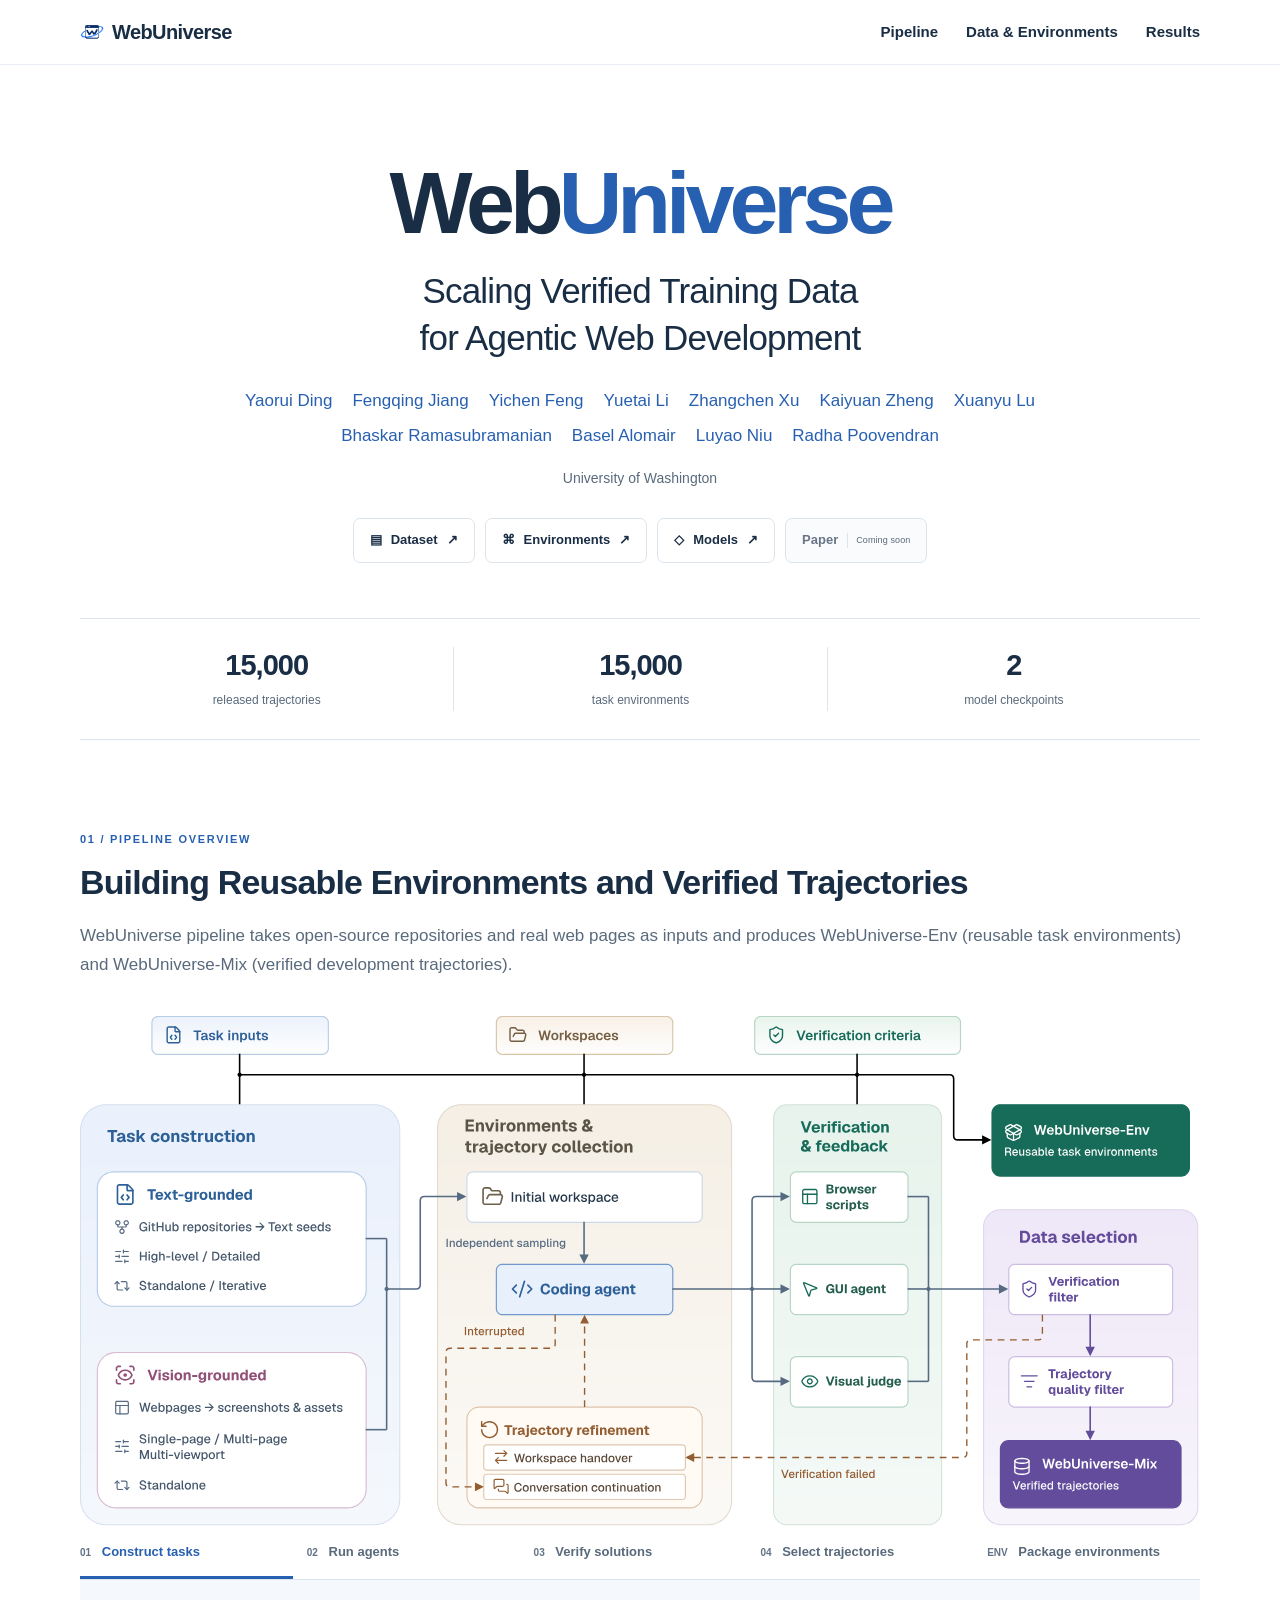
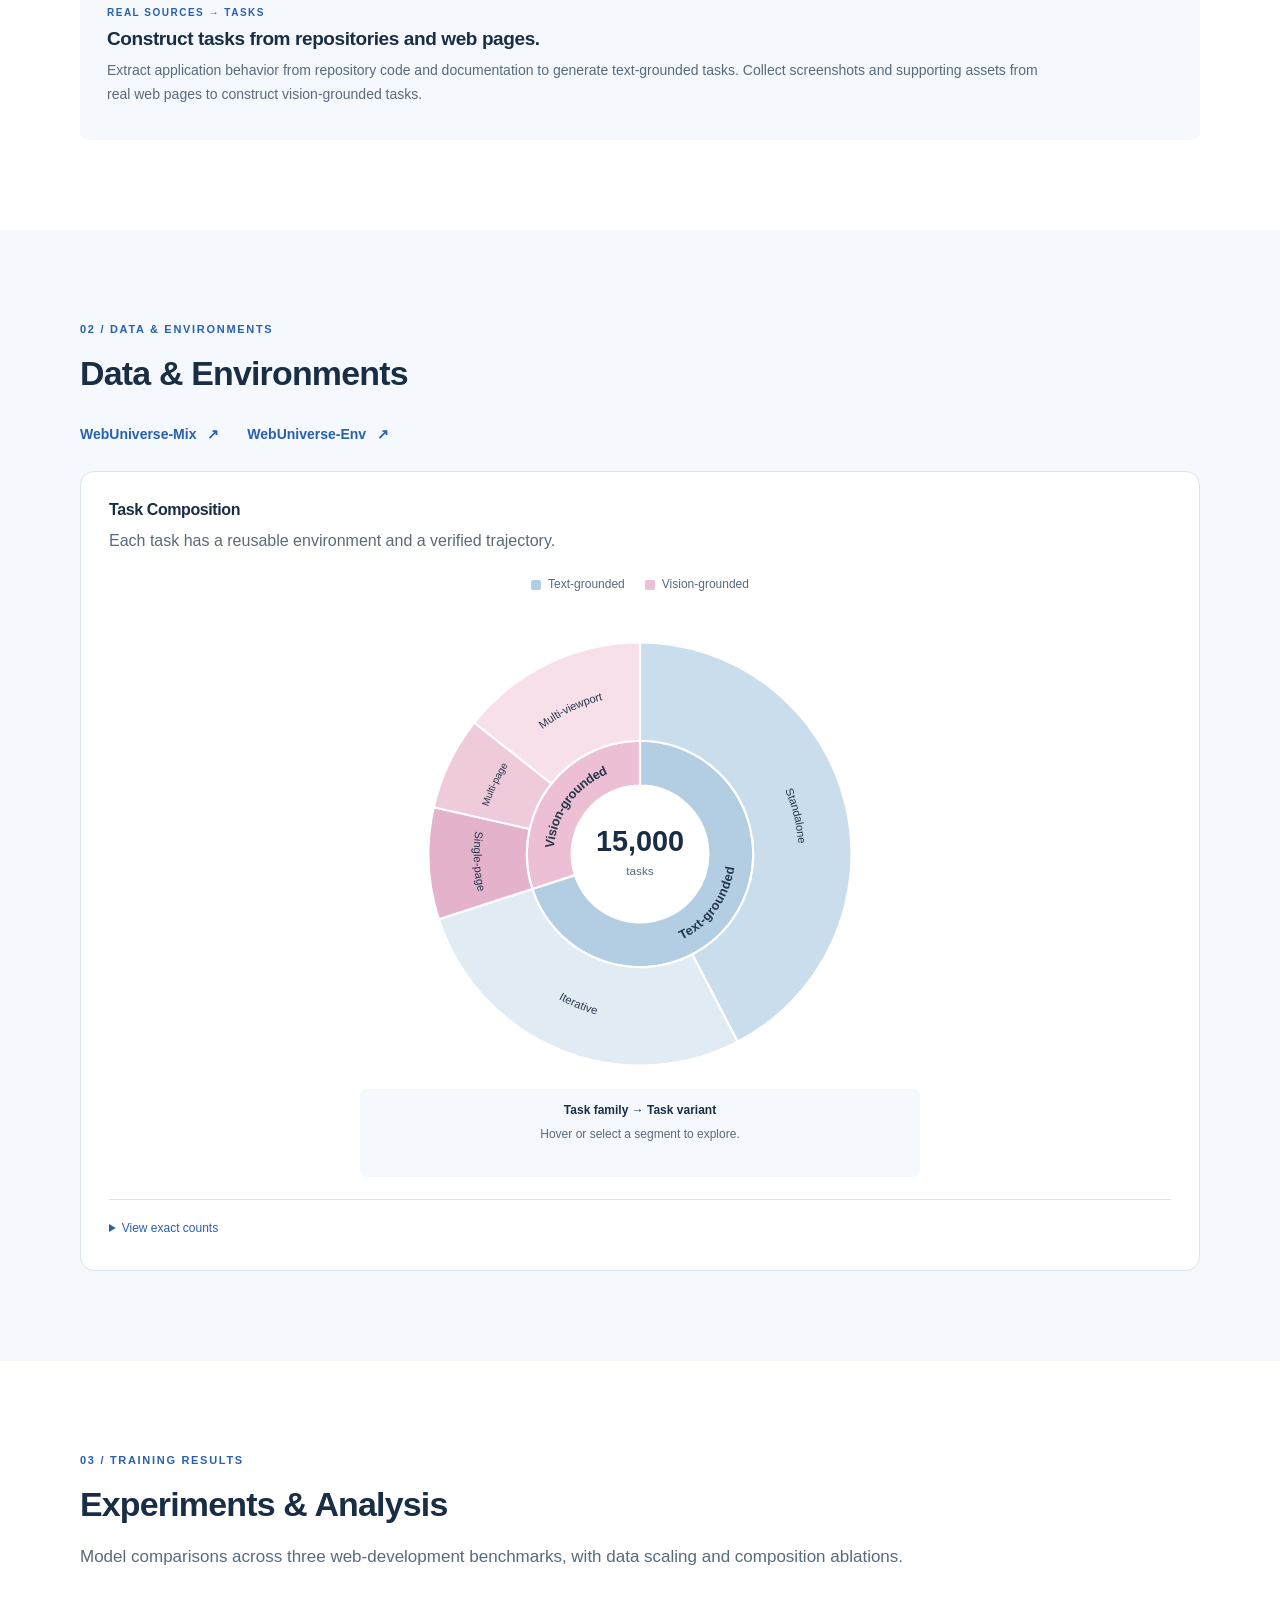
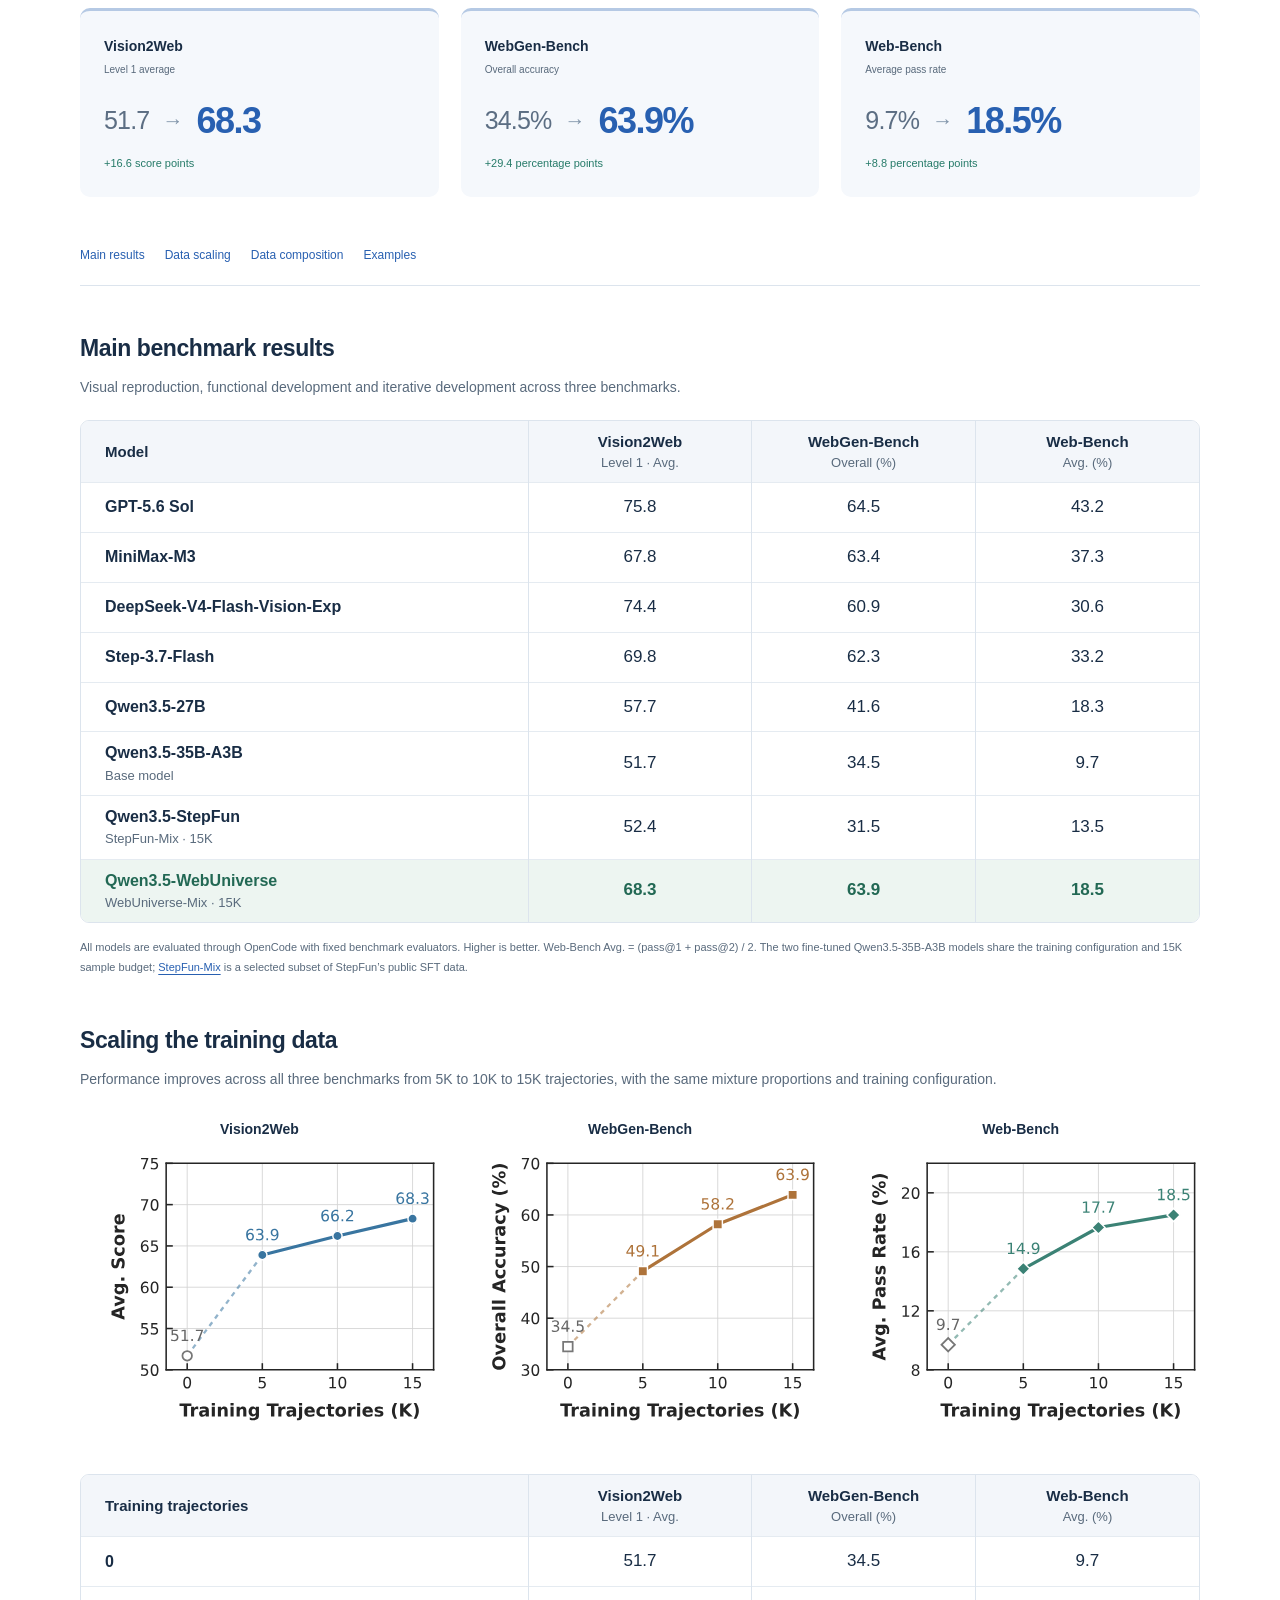
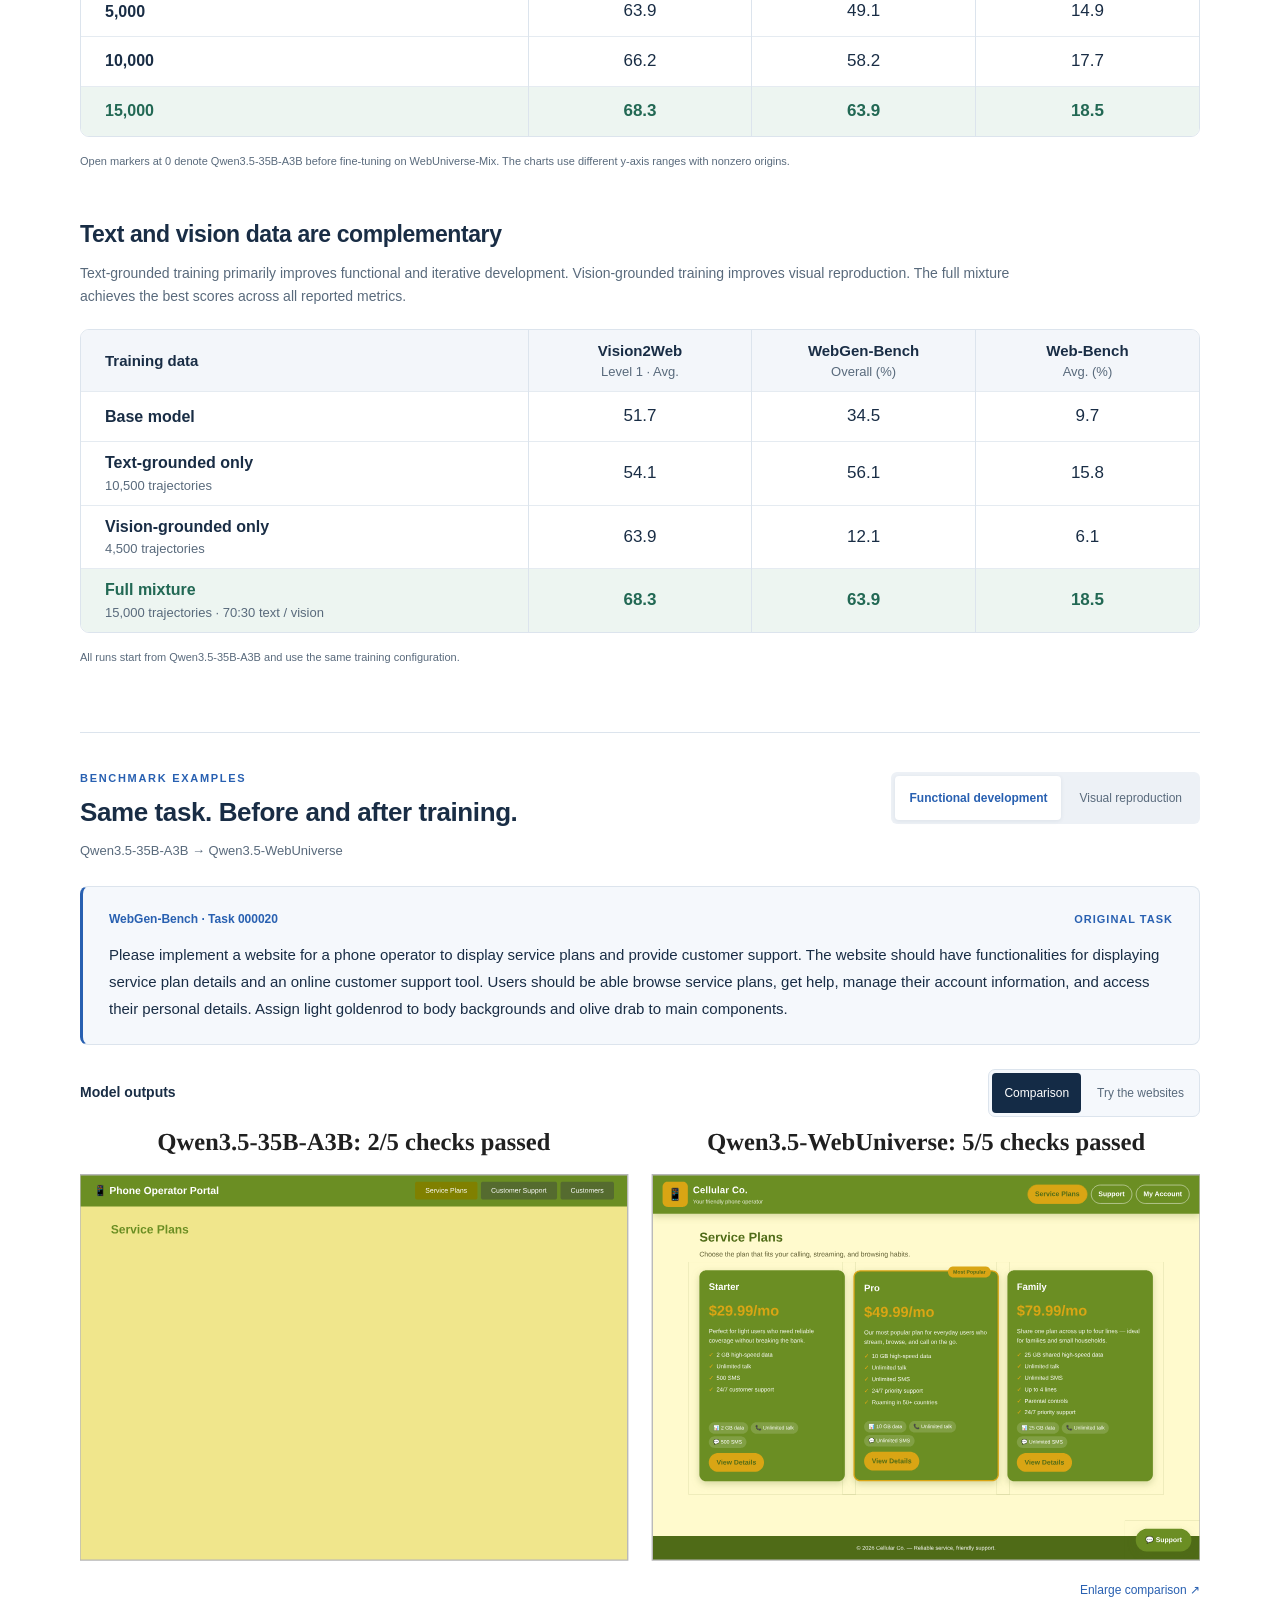
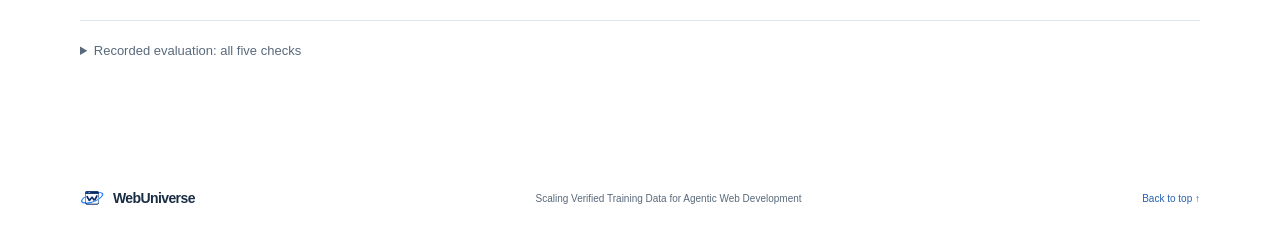
==== commit 65feda4b: "Replace globe icons with the WebUniverse logo" ====
--- a/index.html
+++ b/index.html
@@ -11,7 +11,7 @@
   <meta property="og:url" content="https://webuniverse-nsl.github.io/">
   <link rel="canonical" href="https://webuniverse-nsl.github.io/">
   <title>WebUniverse | Verified Training Data for Agentic Web Development</title>
-  <link rel="icon" href="assets/mark.svg" type="image/svg+xml">
+  <link rel="icon" href="assets/webuniverse-logo.png" type="image/png">
   <link rel="stylesheet" href="styles.css?v=composition-20261020">
   <script src="sunburst.js?v=composition-20261020" defer></script>
   <script src="site.js?v=composition-20261020" defer></script>
@@ -20,7 +20,7 @@
   <a class="skip-link" href="#main">Skip to content</a>
   <header class="site-header">
     <nav class="nav container" aria-label="Main navigation">
-      <a class="wordmark" href="#top"><img src="assets/mark.svg" width="30" height="30" alt="">WebUniverse</a>
+      <a class="wordmark" href="#top"><img src="assets/webuniverse-logo.png" width="30" height="30" alt="">WebUniverse</a>
       <div class="nav-links"><a href="#pipeline">Pipeline</a><a href="#data">Data &amp; Environments</a><a href="#results">Results</a></div>
     </nav>
   </header>
@@ -166,6 +166,6 @@
     <div class="enlarge-toolbar"><h2 id="comparison-dialog-title">Comparison</h2><div><button type="button" data-zoom="out" aria-label="Zoom out">−</button><button type="button" data-zoom="reset" aria-label="Fit comparison to width">100%</button><button type="button" data-zoom="in" aria-label="Zoom in">+</button><button type="button" data-close-comparison aria-label="Close enlarged comparison">×</button></div></div>
     <div class="enlarge-scroll" tabindex="0" aria-label="Enlarged comparison"><img class="enlarged-art" alt=""></div>
   </dialog>
-  <footer class="container footer"><a class="wordmark" href="#top"><img src="assets/mark.svg" width="24" height="24" alt="">WebUniverse</a><p>Scaling Verified Training Data for Agentic Web Development</p><a href="#top">Back to top ↑</a></footer>
+  <footer class="container footer"><a class="wordmark" href="#top"><img src="assets/webuniverse-logo.png" width="24" height="24" alt="">WebUniverse</a><p>Scaling Verified Training Data for Agentic Web Development</p><a href="#top">Back to top ↑</a></footer>
 </body>
 </html>
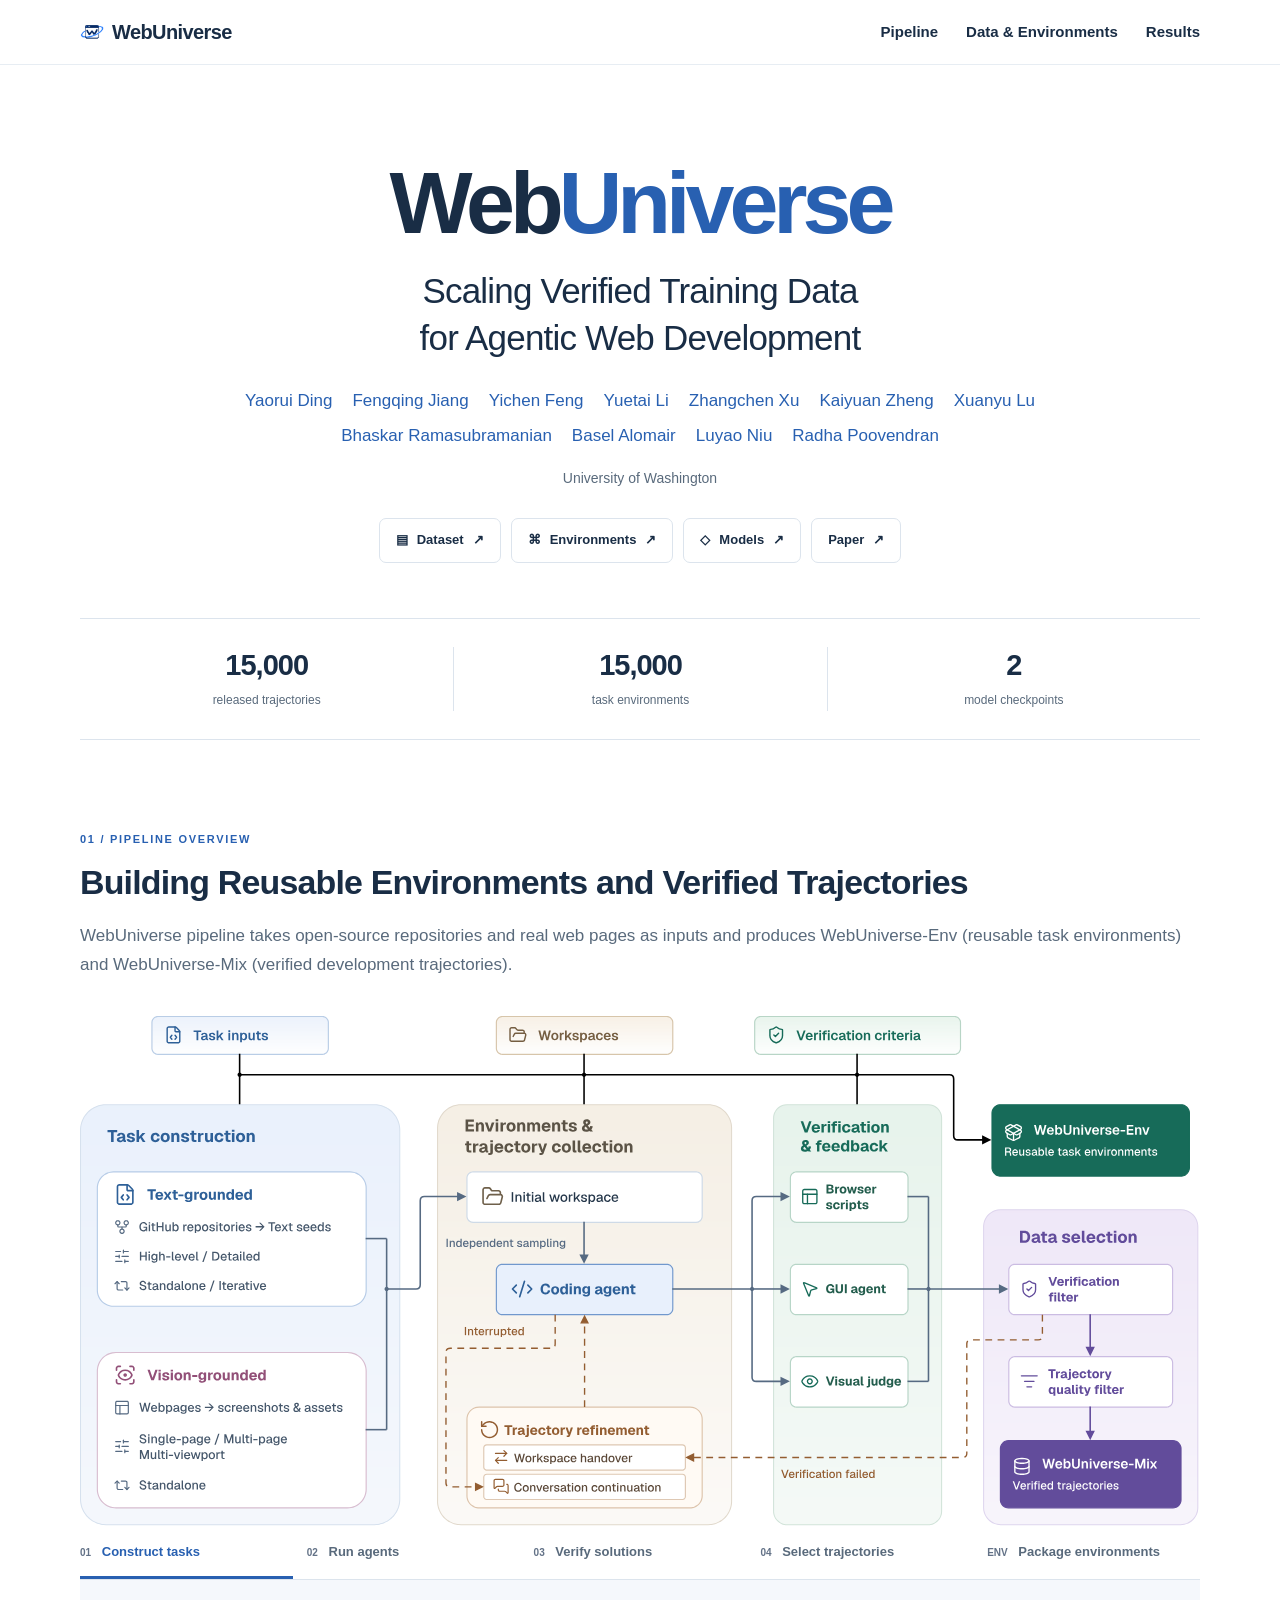
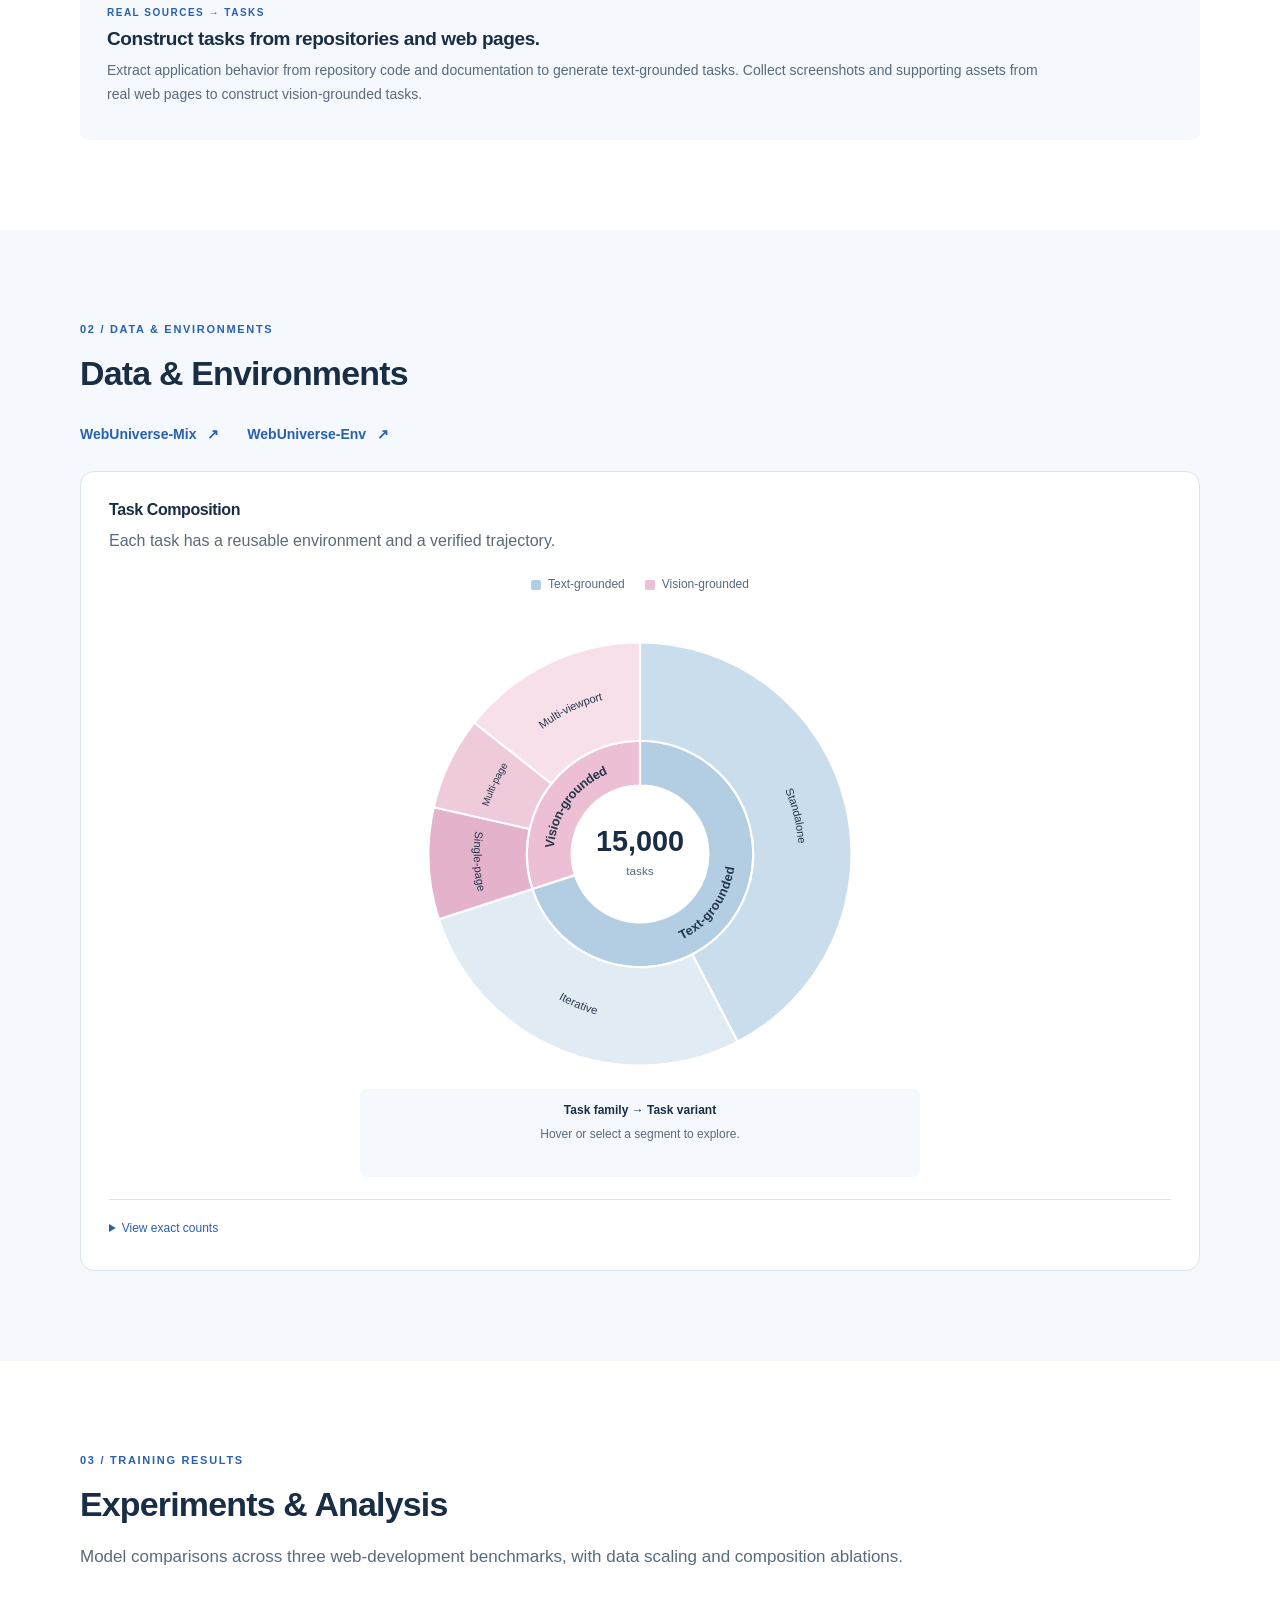
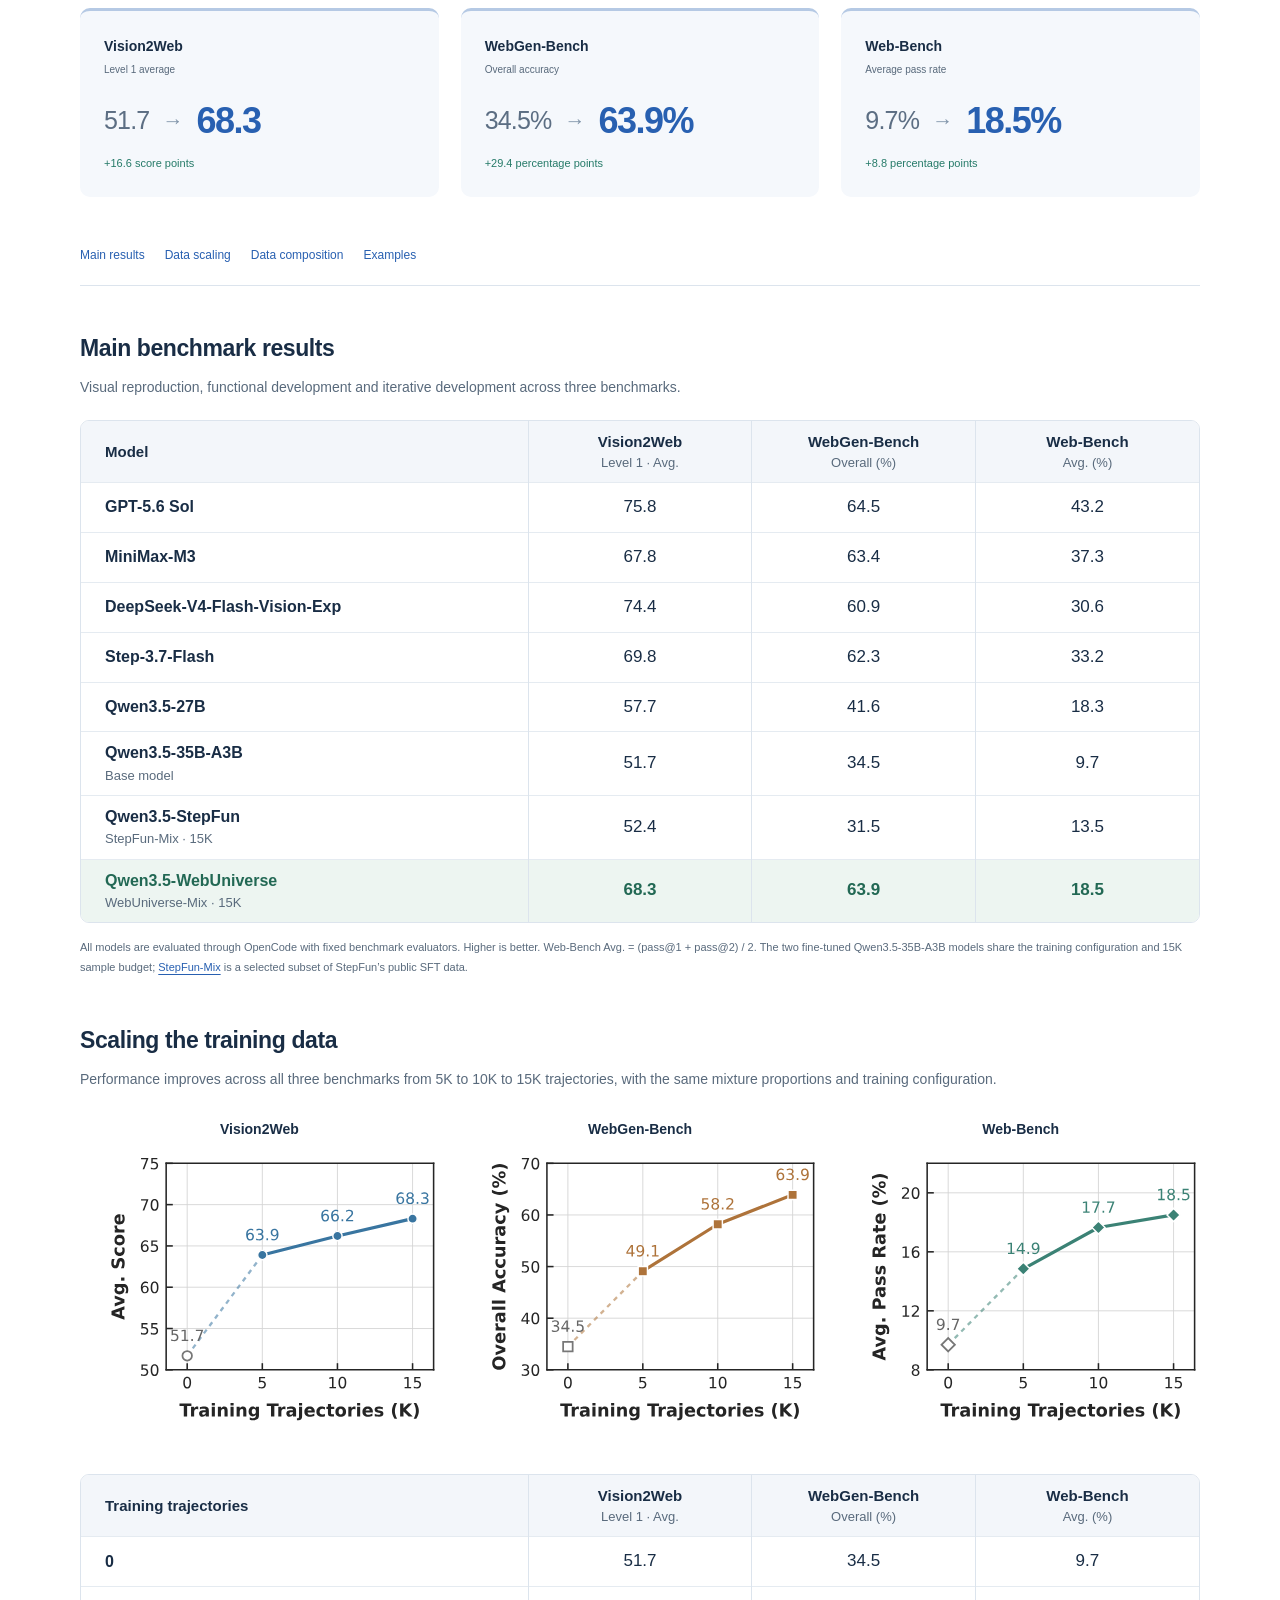
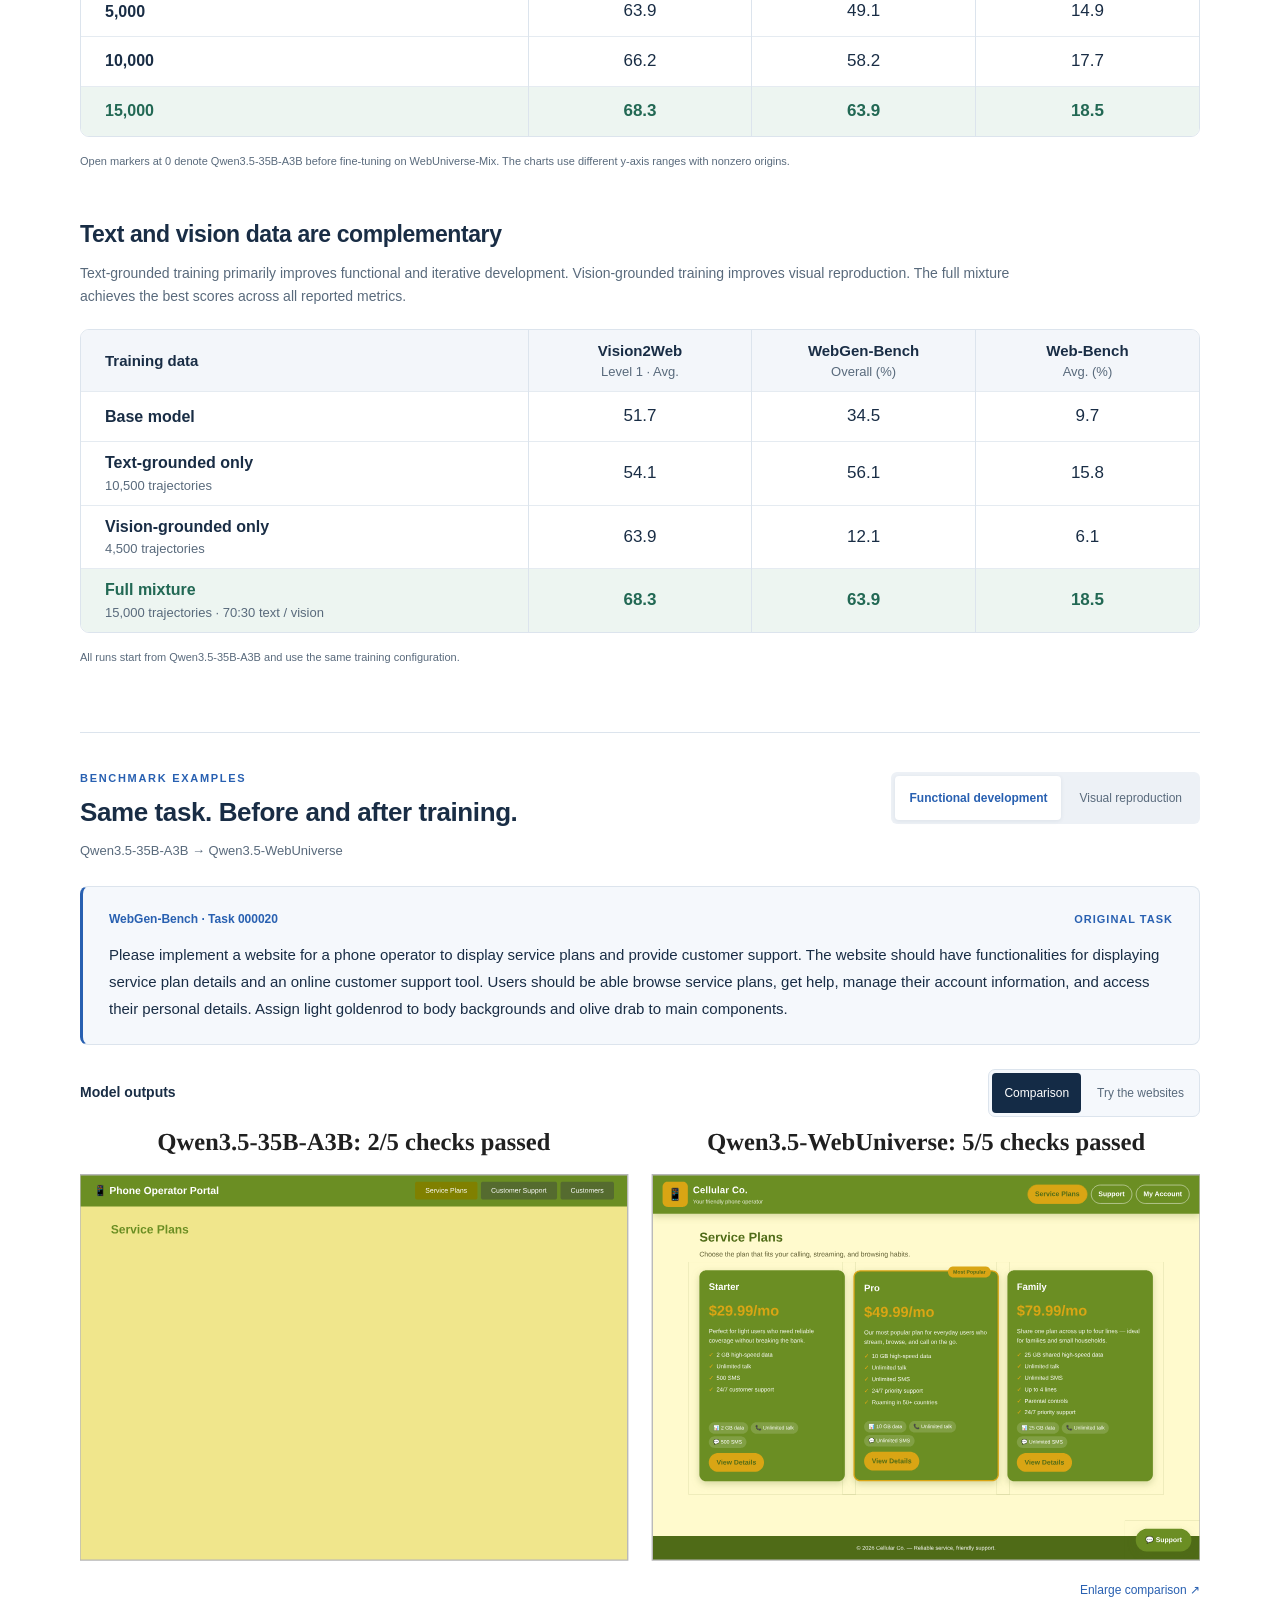
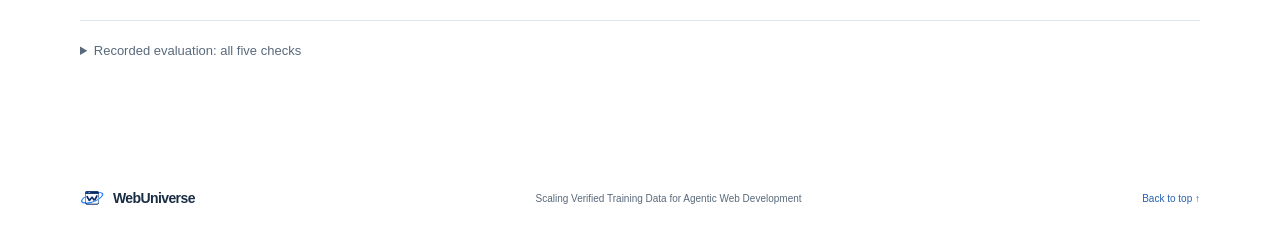
==== commit cc3d1650: "Link the published WebUniverse paper on arXiv" ====
--- a/index.html
+++ b/index.html
@@ -37,7 +37,7 @@
         <a class="button" href="https://huggingface.co/datasets/WebUniverse-NSL/WebUniverse-Mix"><span aria-hidden="true">▤</span> Dataset <span aria-hidden="true">↗</span></a>
         <a class="button" href="https://huggingface.co/datasets/WebUniverse-NSL/WebUniverse-Env"><span aria-hidden="true">⌘</span> Environments <span aria-hidden="true">↗</span></a>
         <a class="button" href="https://huggingface.co/collections/WebUniverse-NSL/webuniverse-6ad1bc77c51f1a47f876f073"><span aria-hidden="true">◇</span> Models <span aria-hidden="true">↗</span></a>
-        <span class="button unavailable" aria-disabled="true">Paper <span class="soon">Coming soon</span></span>
+        <a class="button" href="https://arxiv.org/abs/2610.33149">Paper <span aria-hidden="true">↗</span></a>
       </div>
       <dl class="headline-stats">
         <div><dt>15,000</dt><dd>released trajectories</dd></div>
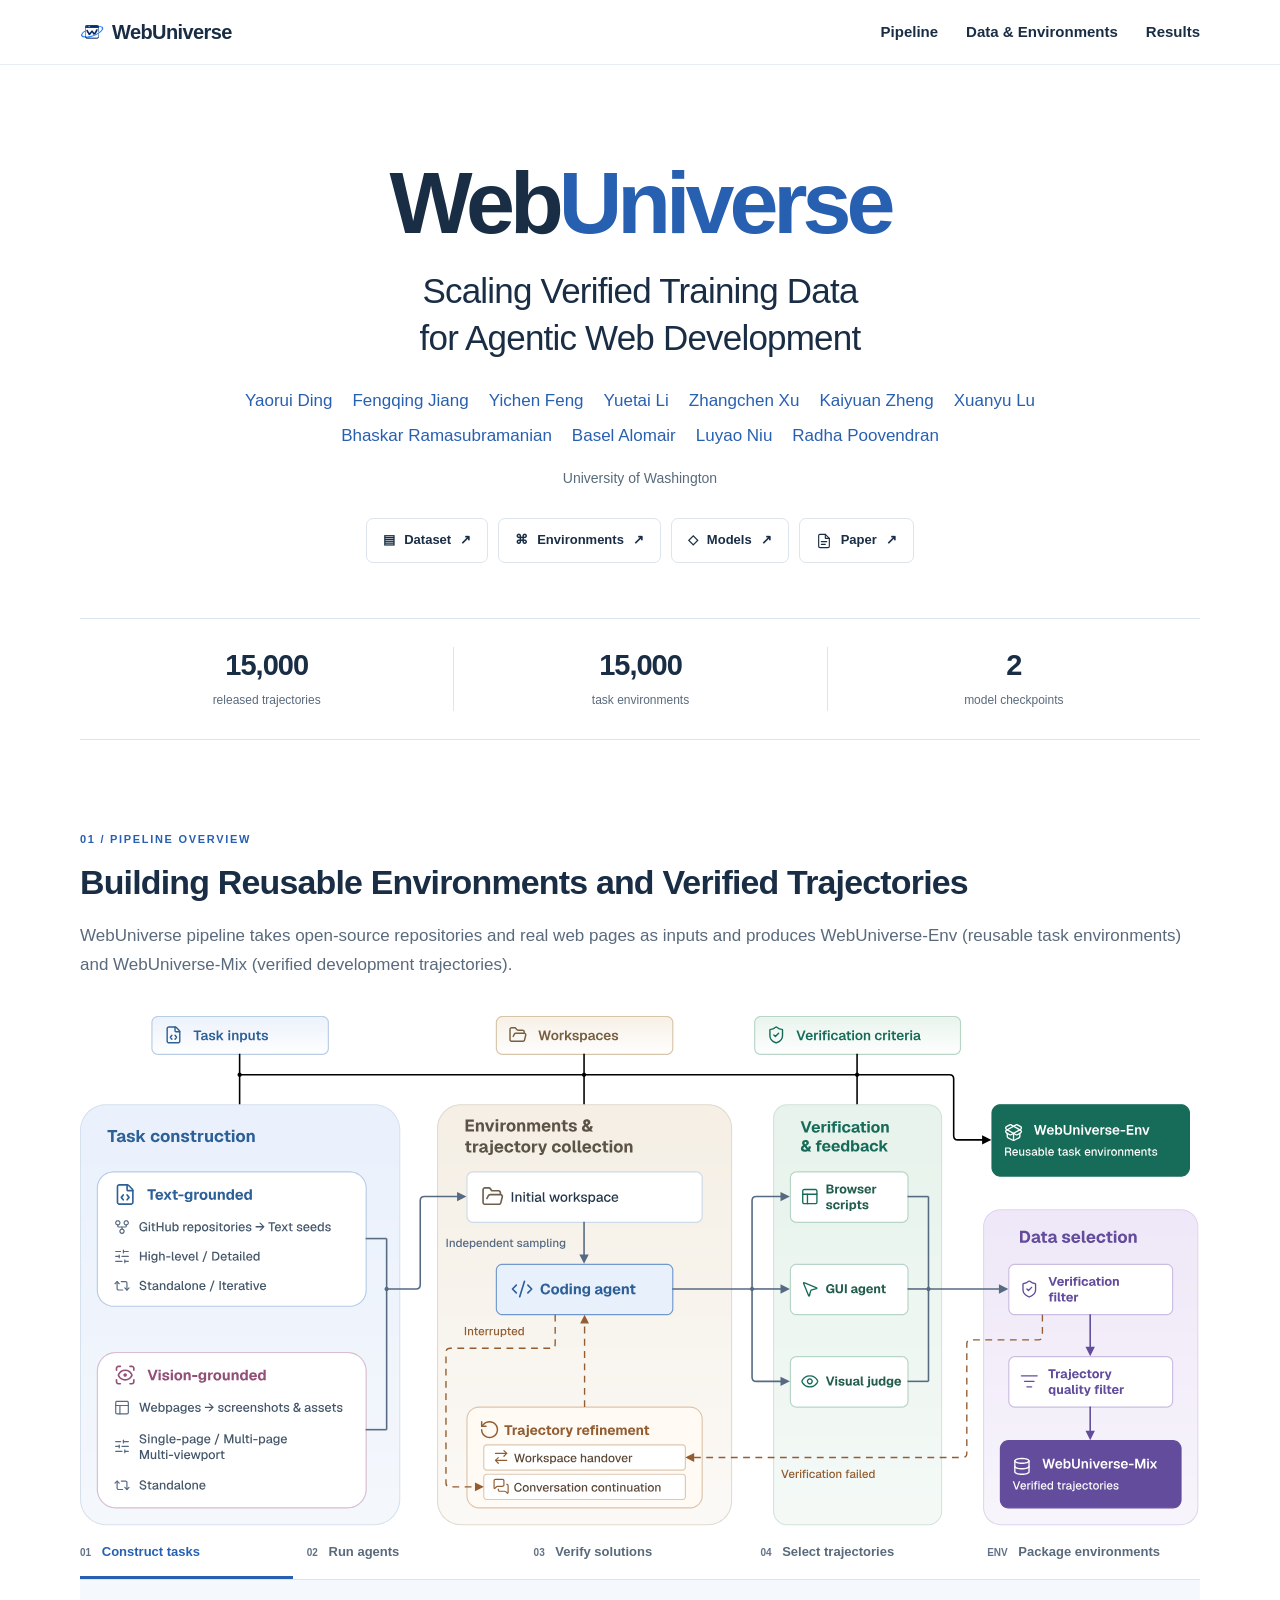
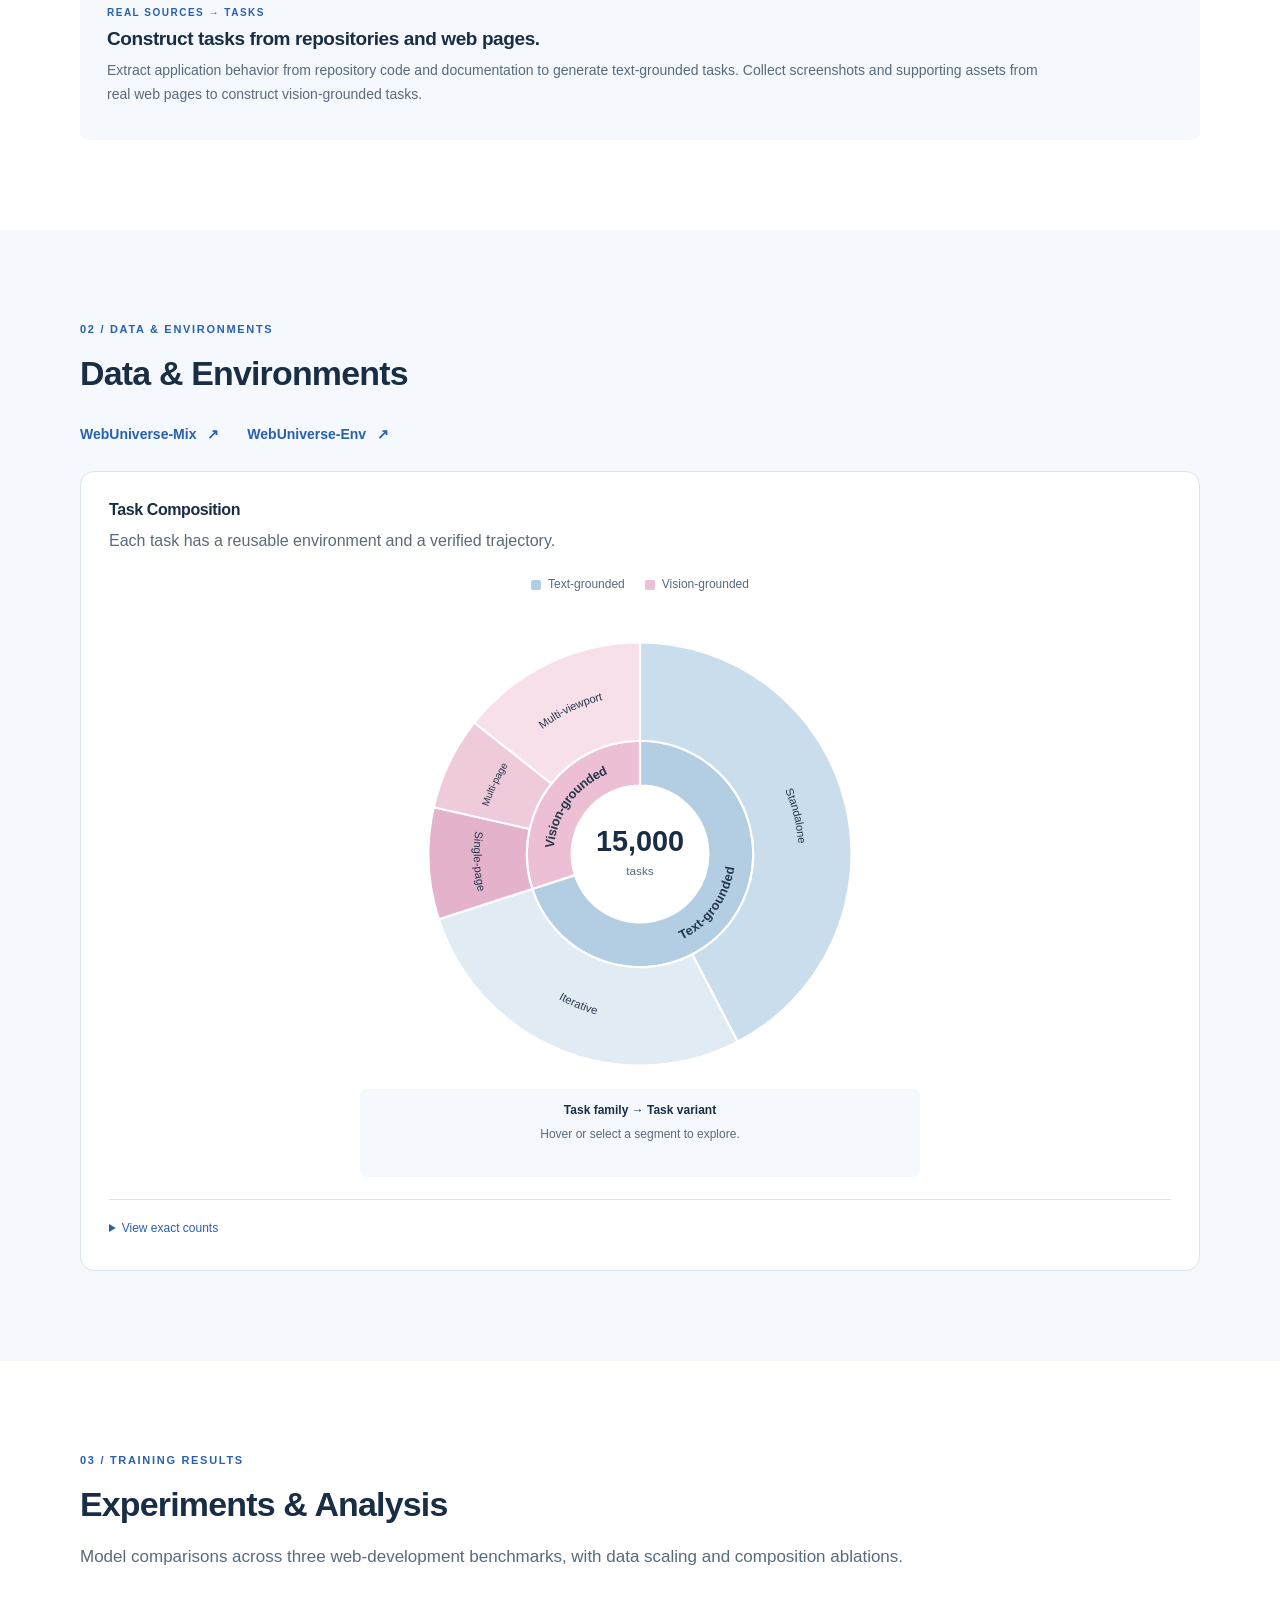
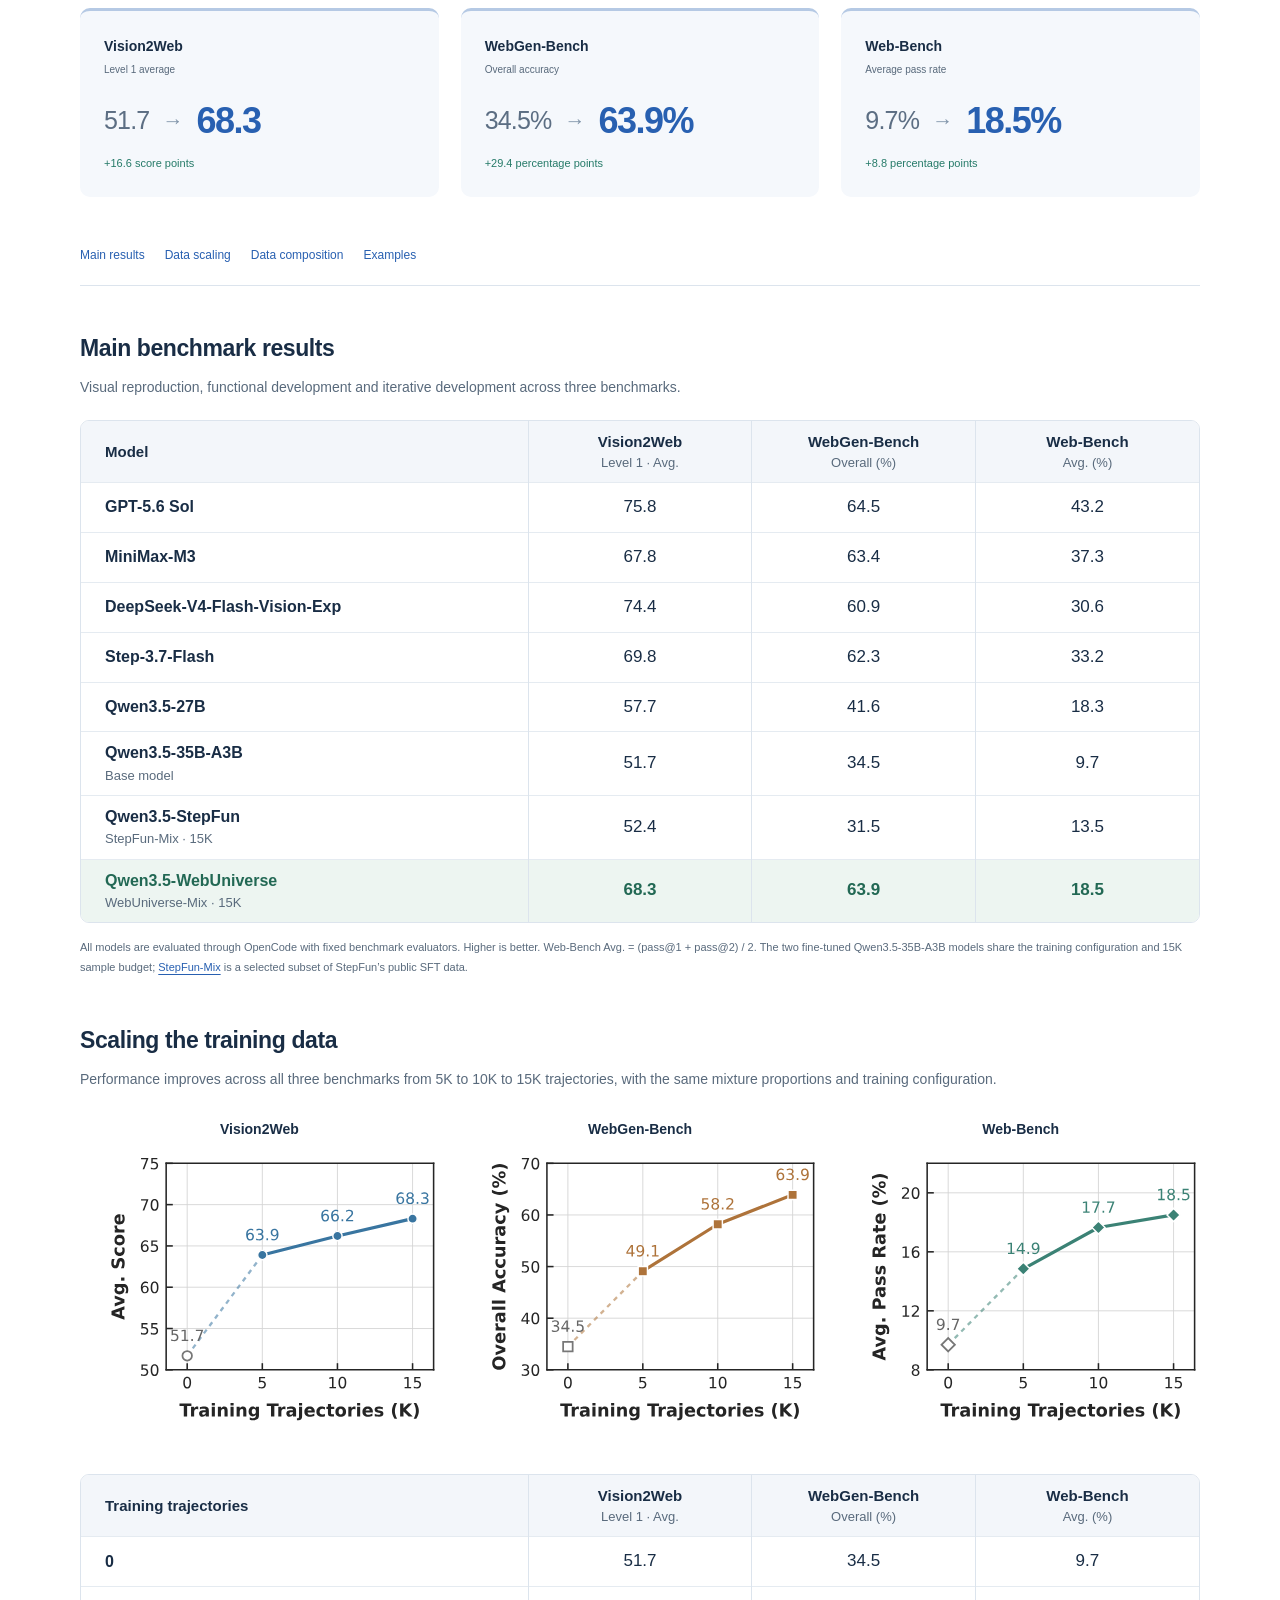
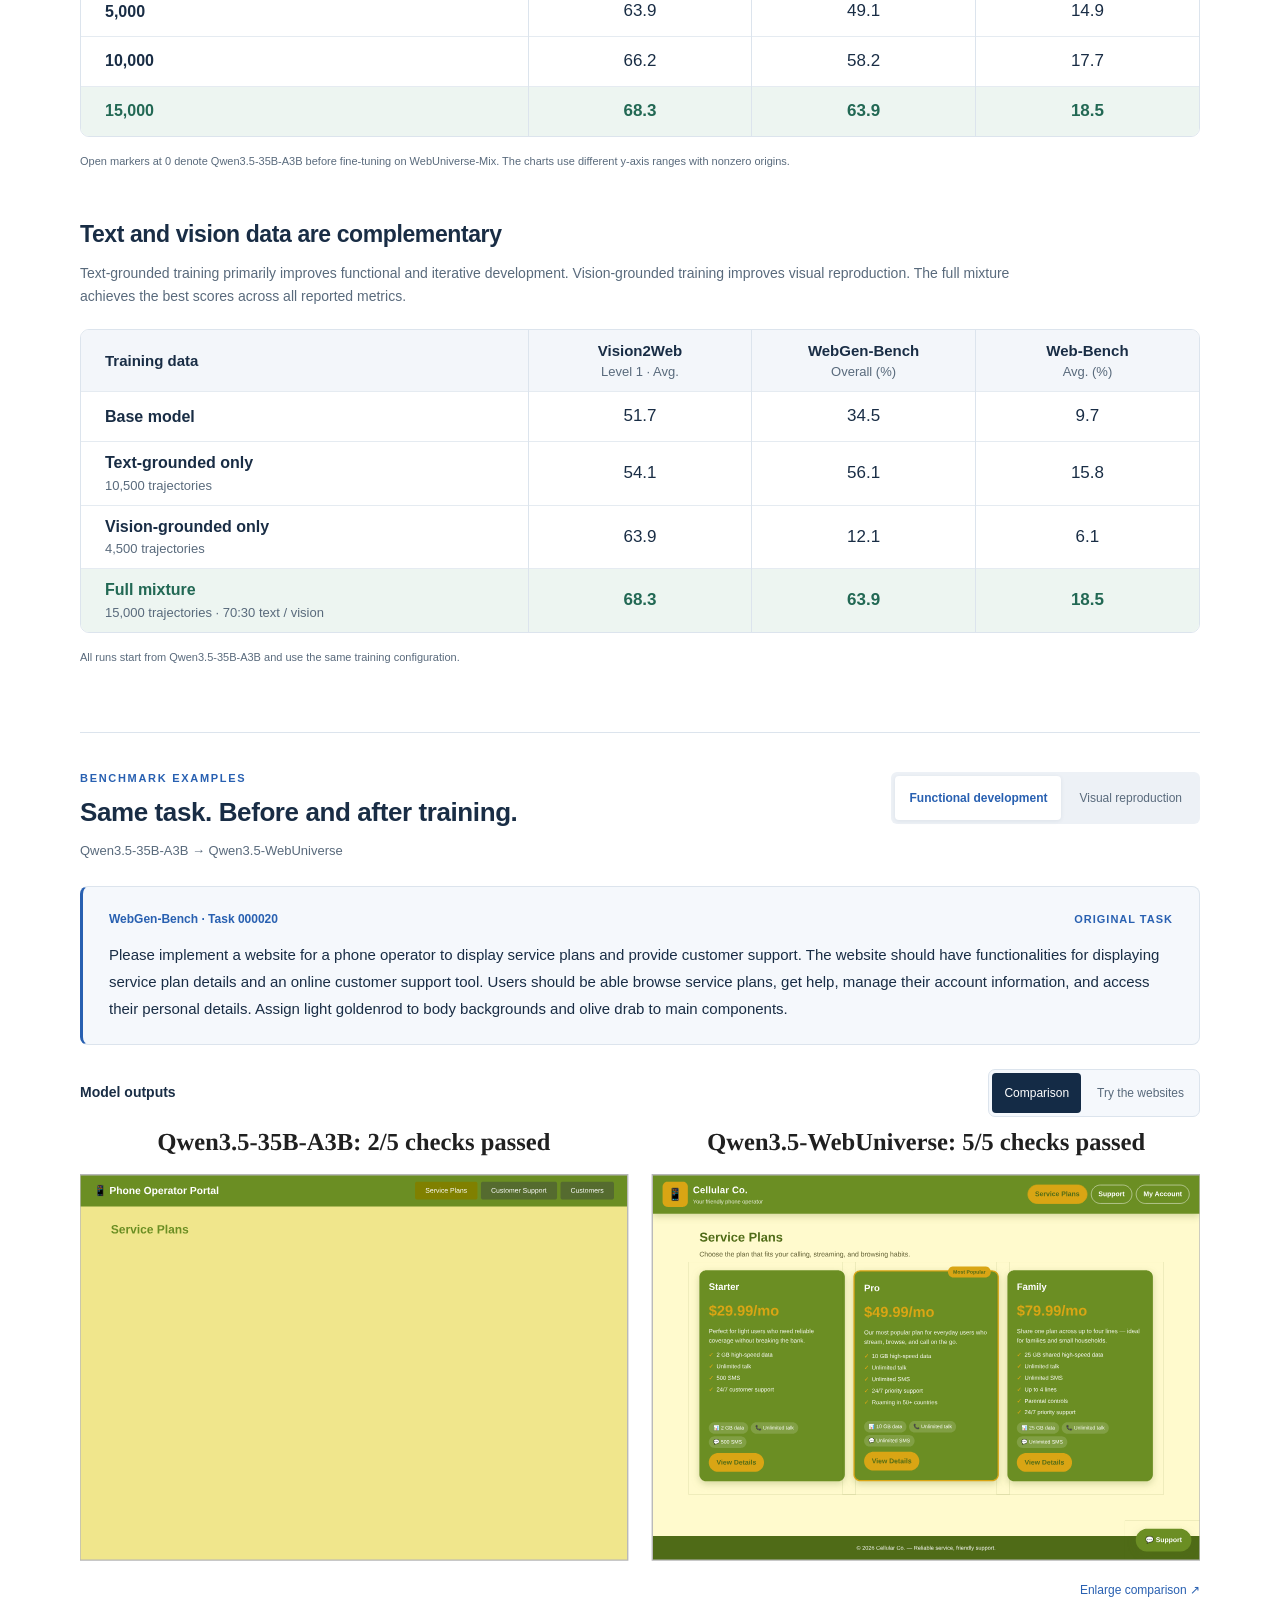
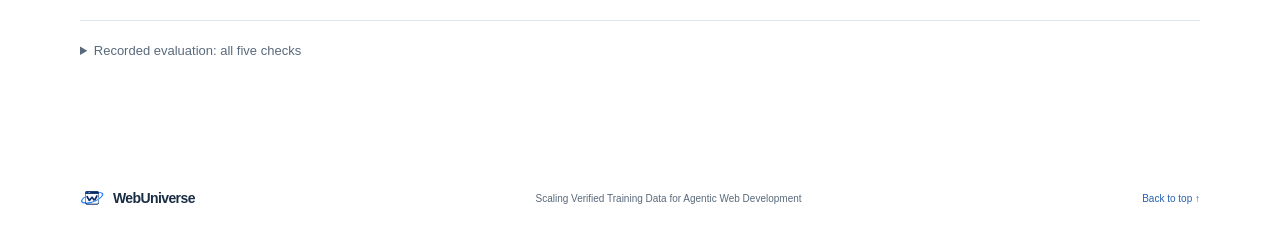
==== commit 933aae2e: "Add a document icon to the Paper button" ====
--- a/index.html
+++ b/index.html
@@ -37,7 +37,7 @@
         <a class="button" href="https://huggingface.co/datasets/WebUniverse-NSL/WebUniverse-Mix"><span aria-hidden="true">▤</span> Dataset <span aria-hidden="true">↗</span></a>
         <a class="button" href="https://huggingface.co/datasets/WebUniverse-NSL/WebUniverse-Env"><span aria-hidden="true">⌘</span> Environments <span aria-hidden="true">↗</span></a>
         <a class="button" href="https://huggingface.co/collections/WebUniverse-NSL/webuniverse-6ad1bc77c51f1a47f876f073"><span aria-hidden="true">◇</span> Models <span aria-hidden="true">↗</span></a>
-        <a class="button" href="https://arxiv.org/abs/2610.33149">Paper <span aria-hidden="true">↗</span></a>
+        <a class="button" href="https://arxiv.org/abs/2610.33149"><svg aria-hidden="true" width="16" height="16" viewBox="0 0 24 24" fill="none" stroke="currentColor" stroke-width="1.7" stroke-linecap="round" stroke-linejoin="round"><path d="M14 2H6a2 2 0 0 0-2 2v16a2 2 0 0 0 2 2h12a2 2 0 0 0 2-2V8z"/><path d="M14 2v6h6M8 13h8M8 17h6"/></svg> Paper <span aria-hidden="true">↗</span></a>
       </div>
       <dl class="headline-stats">
         <div><dt>15,000</dt><dd>released trajectories</dd></div>
